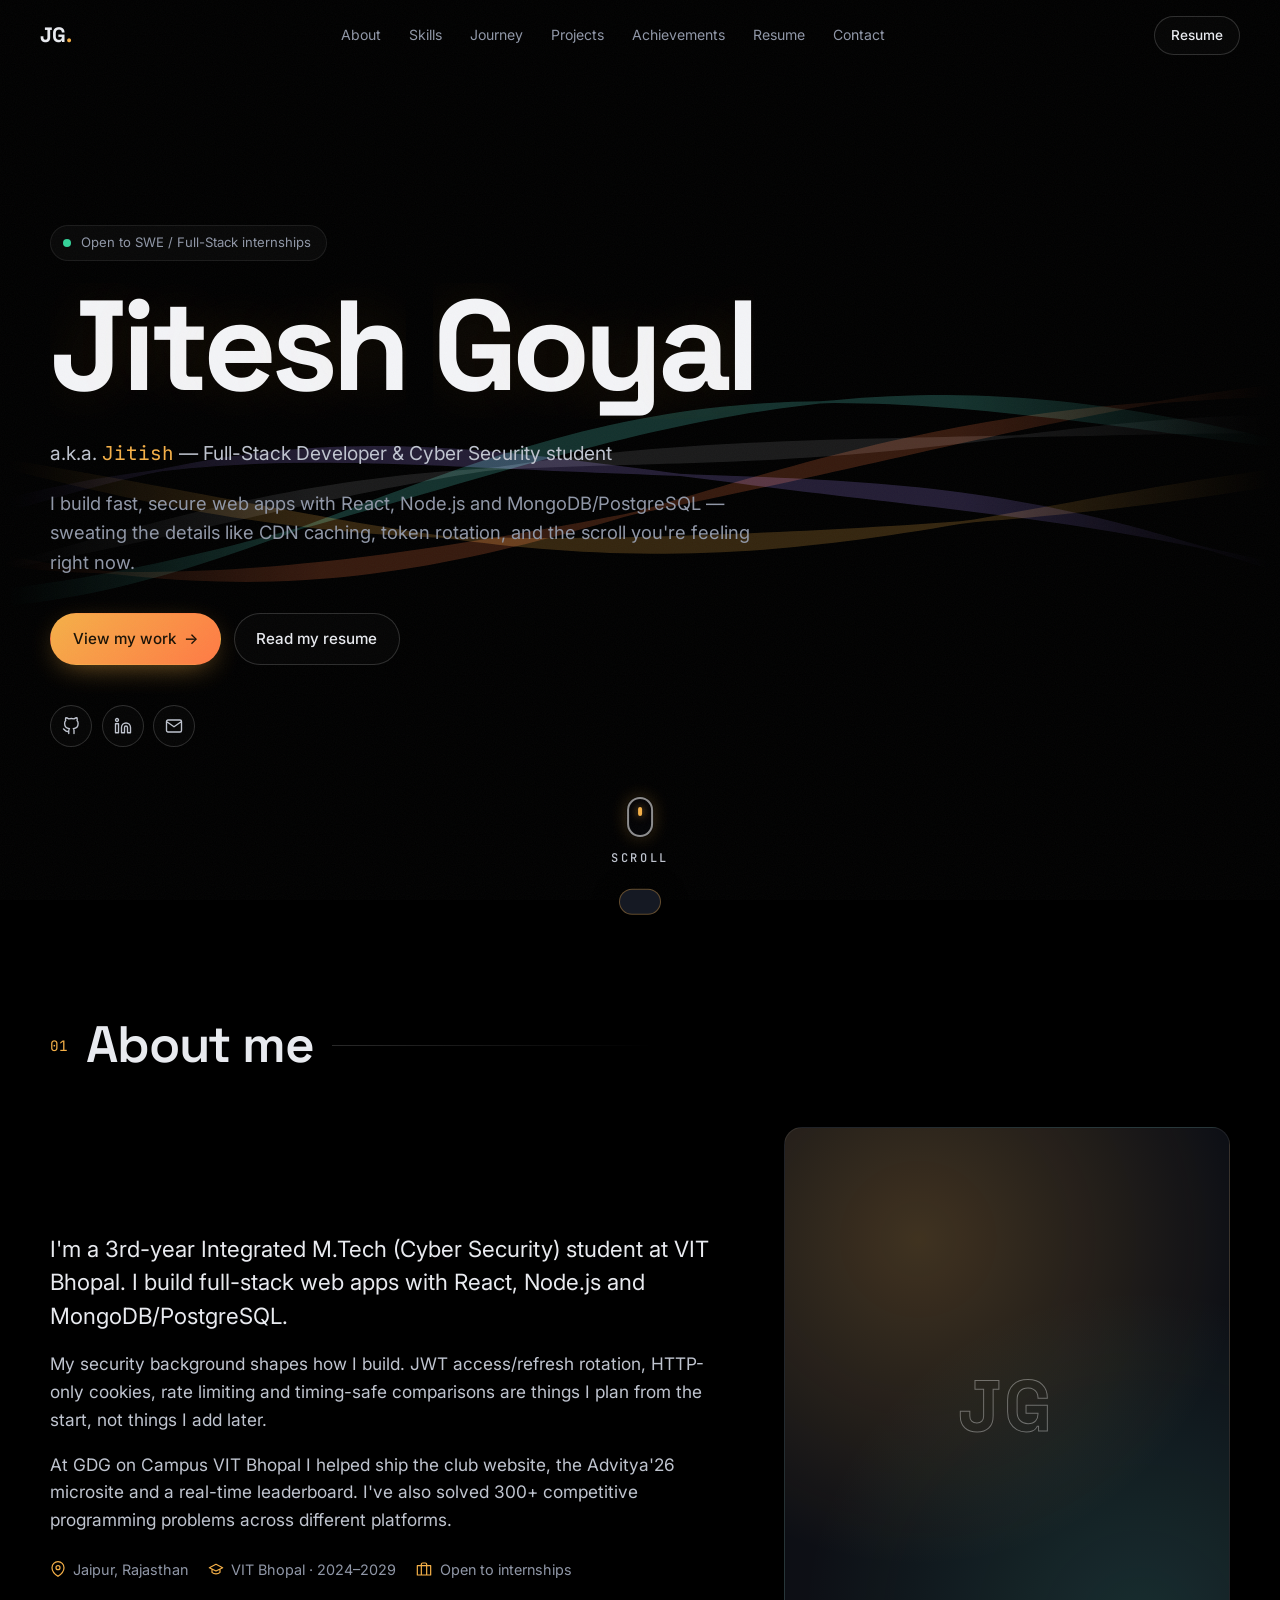
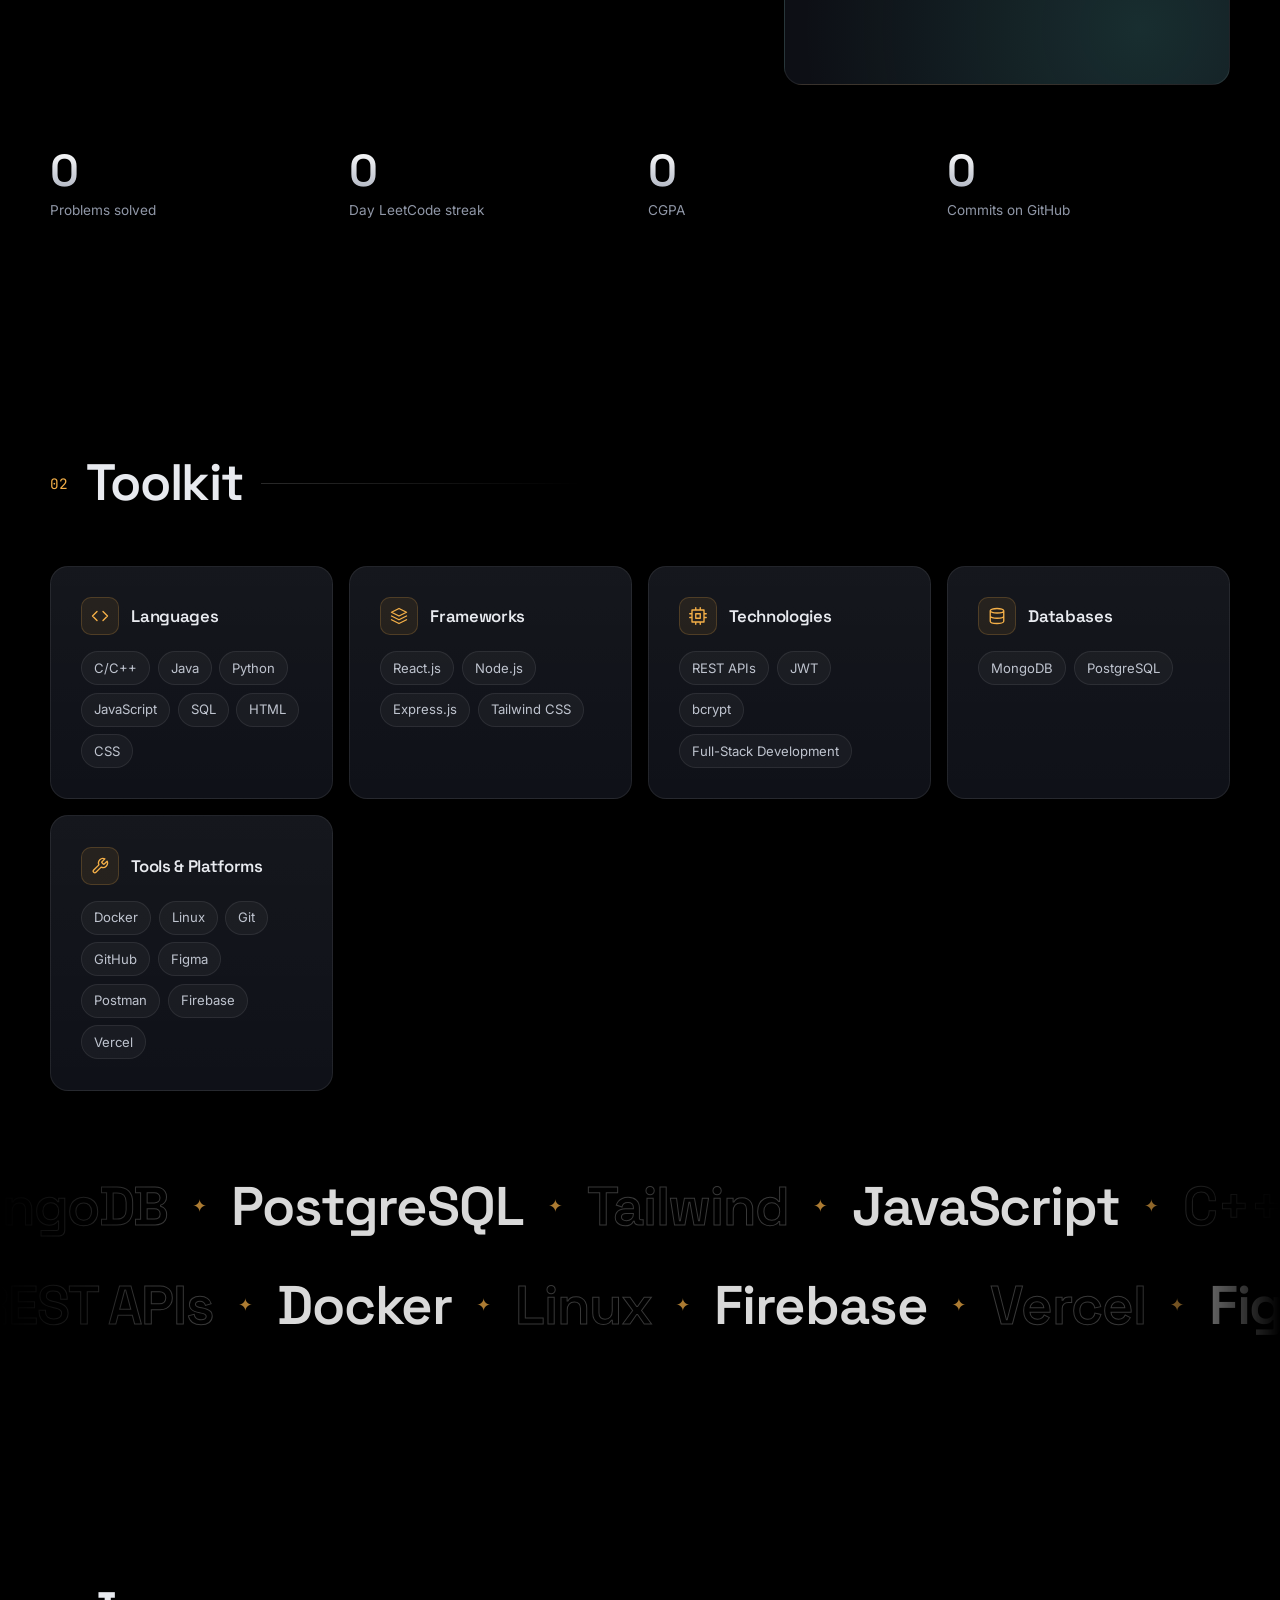
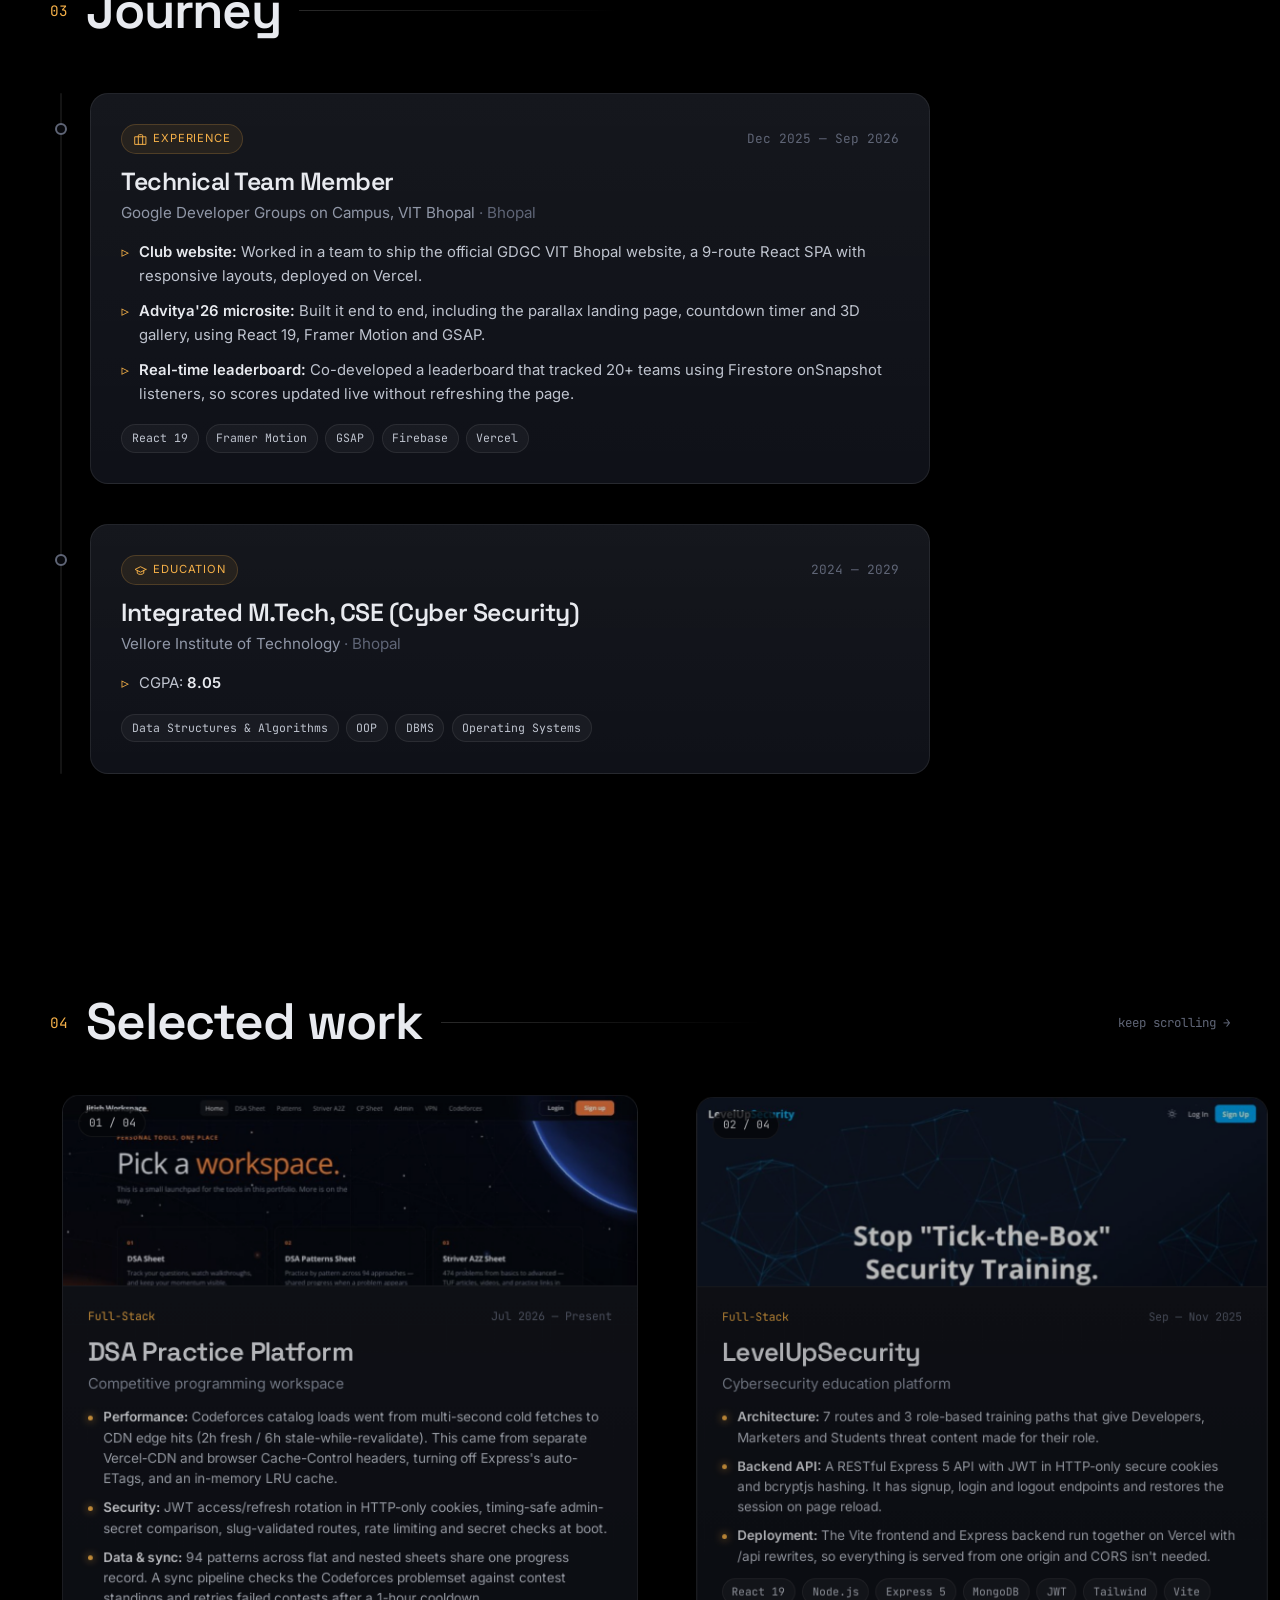
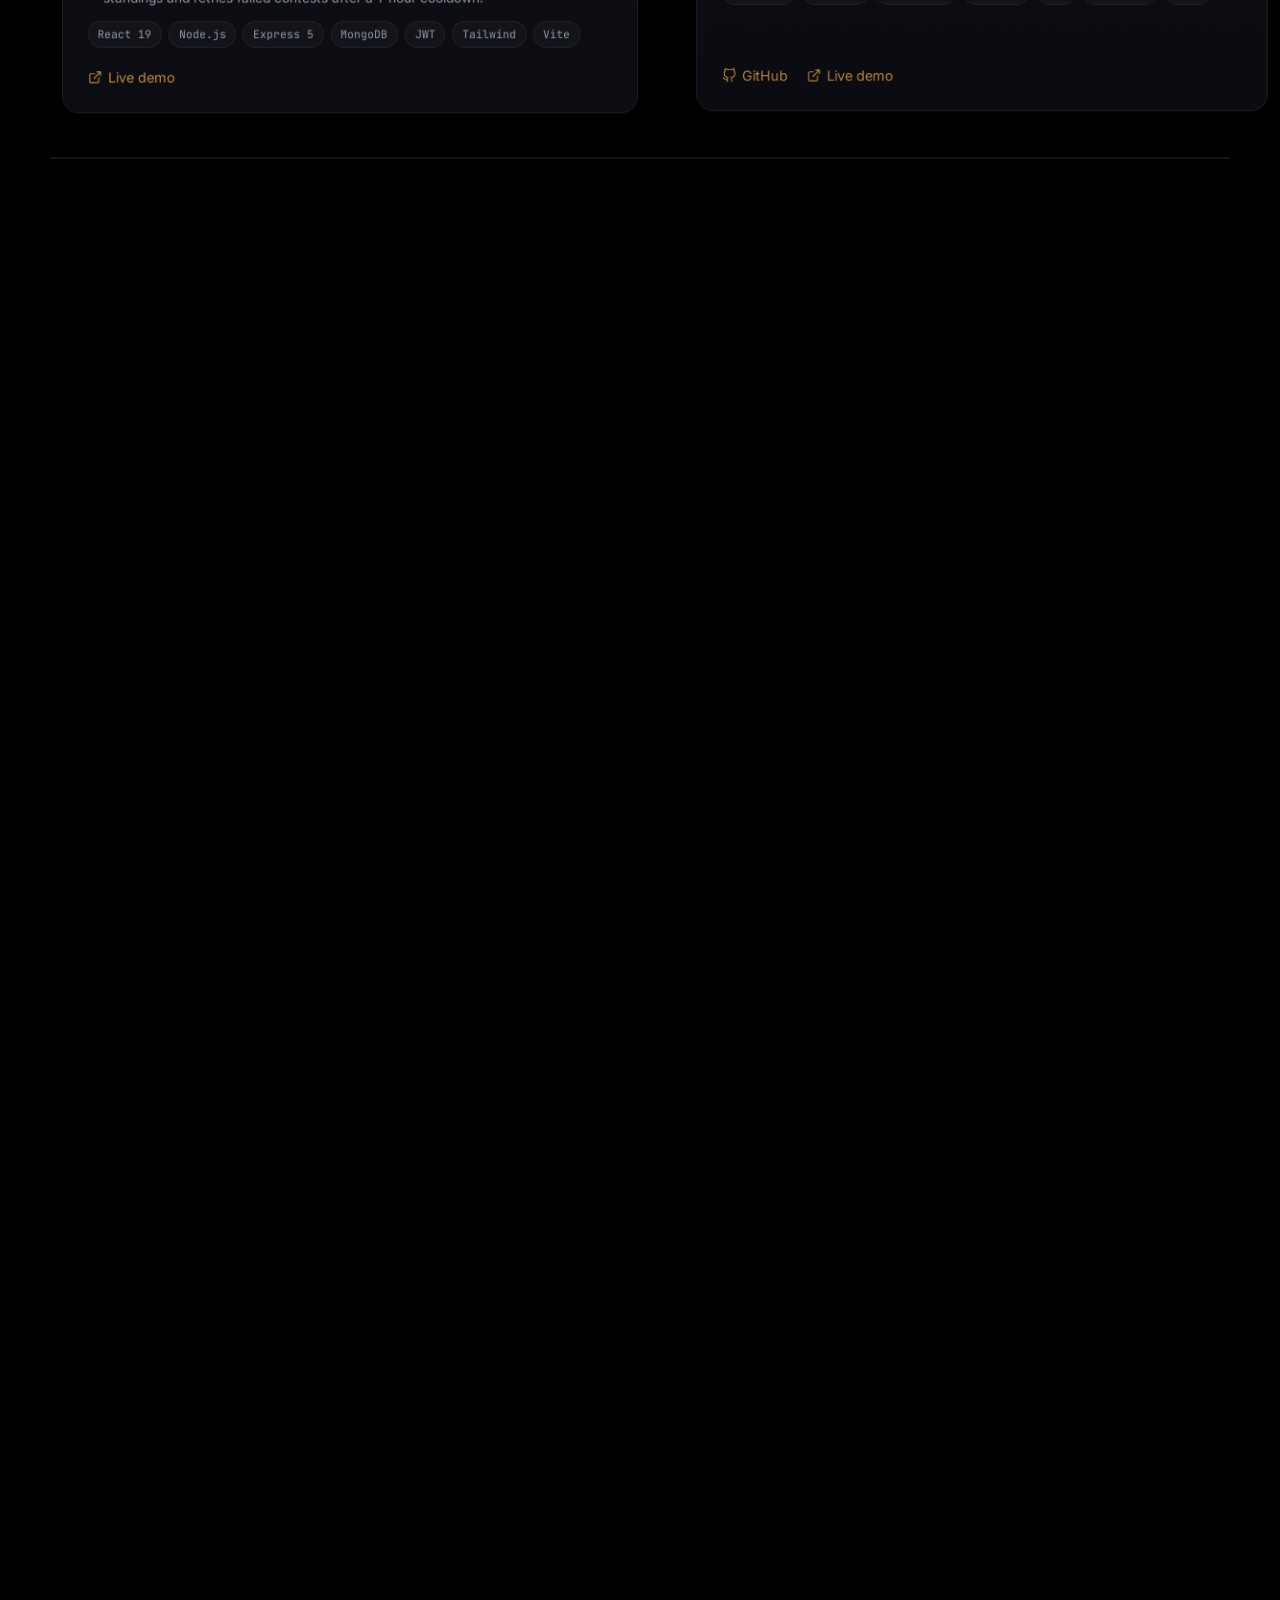
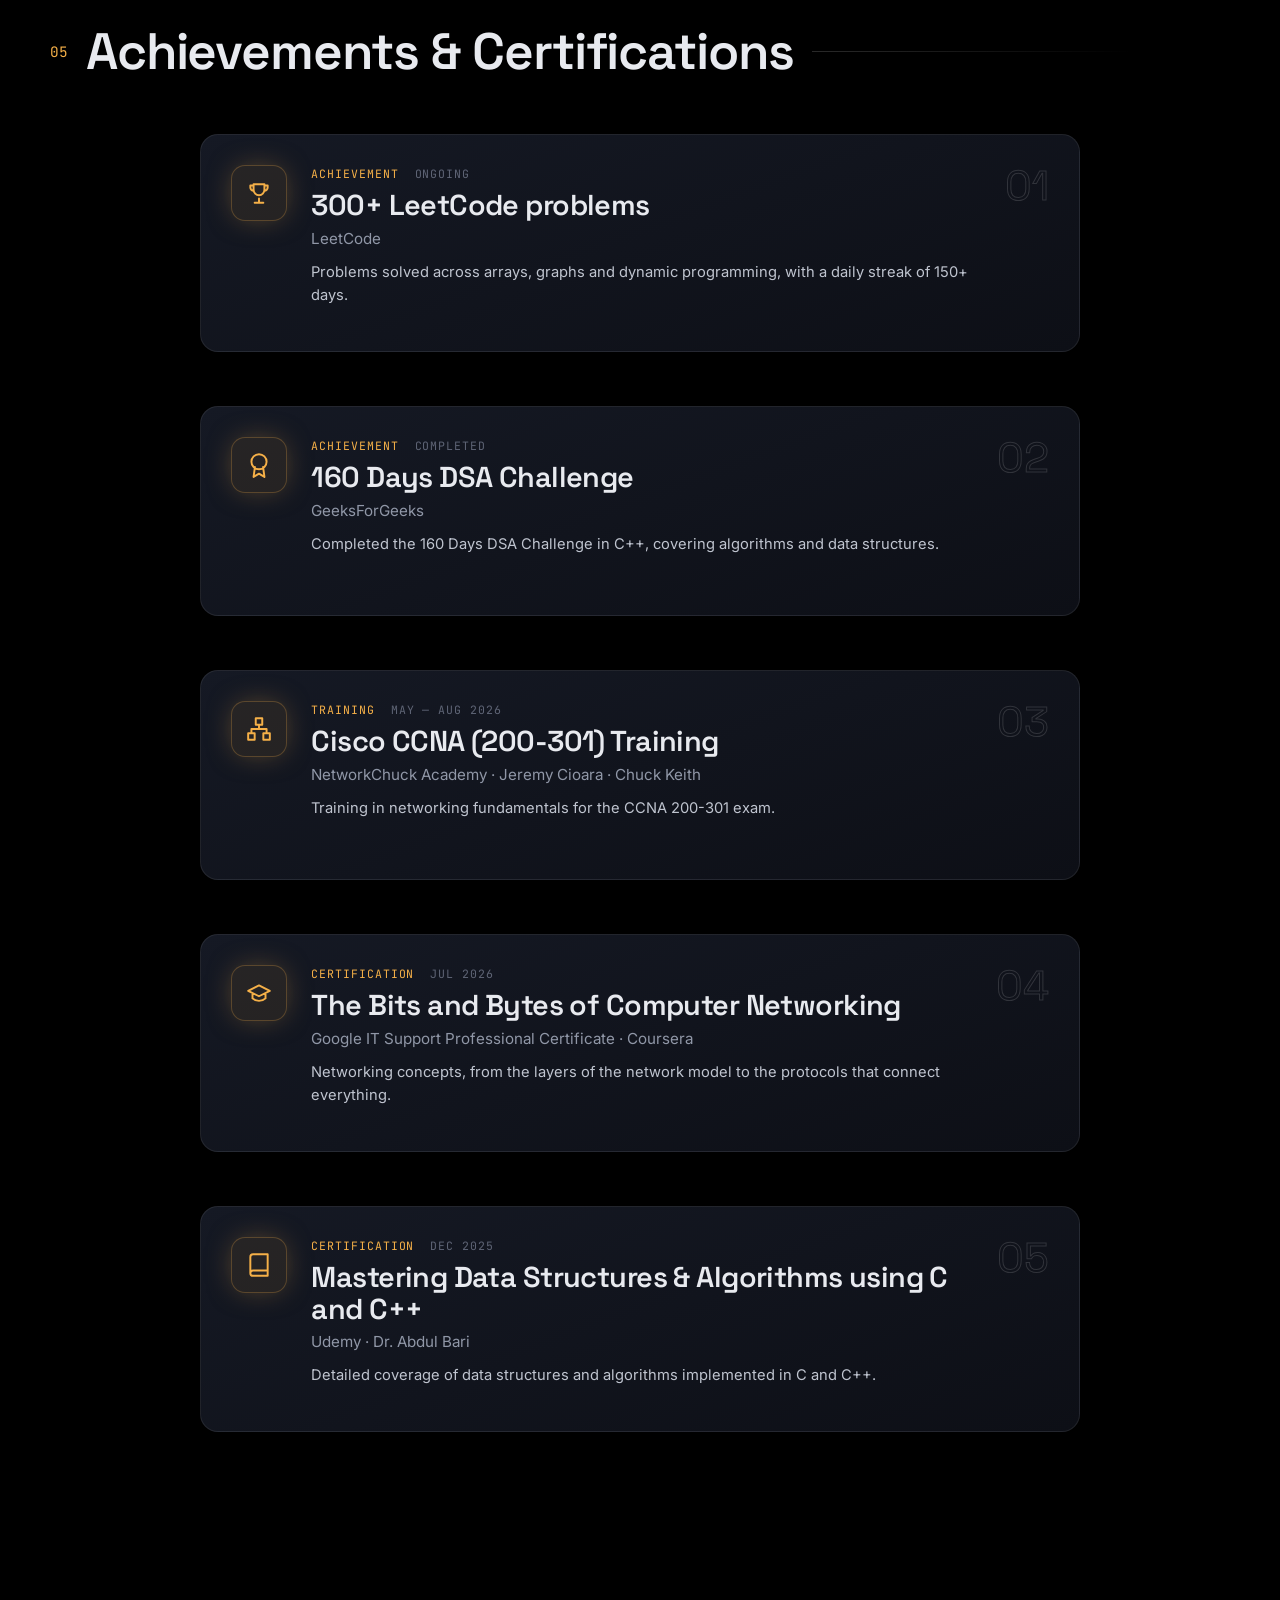
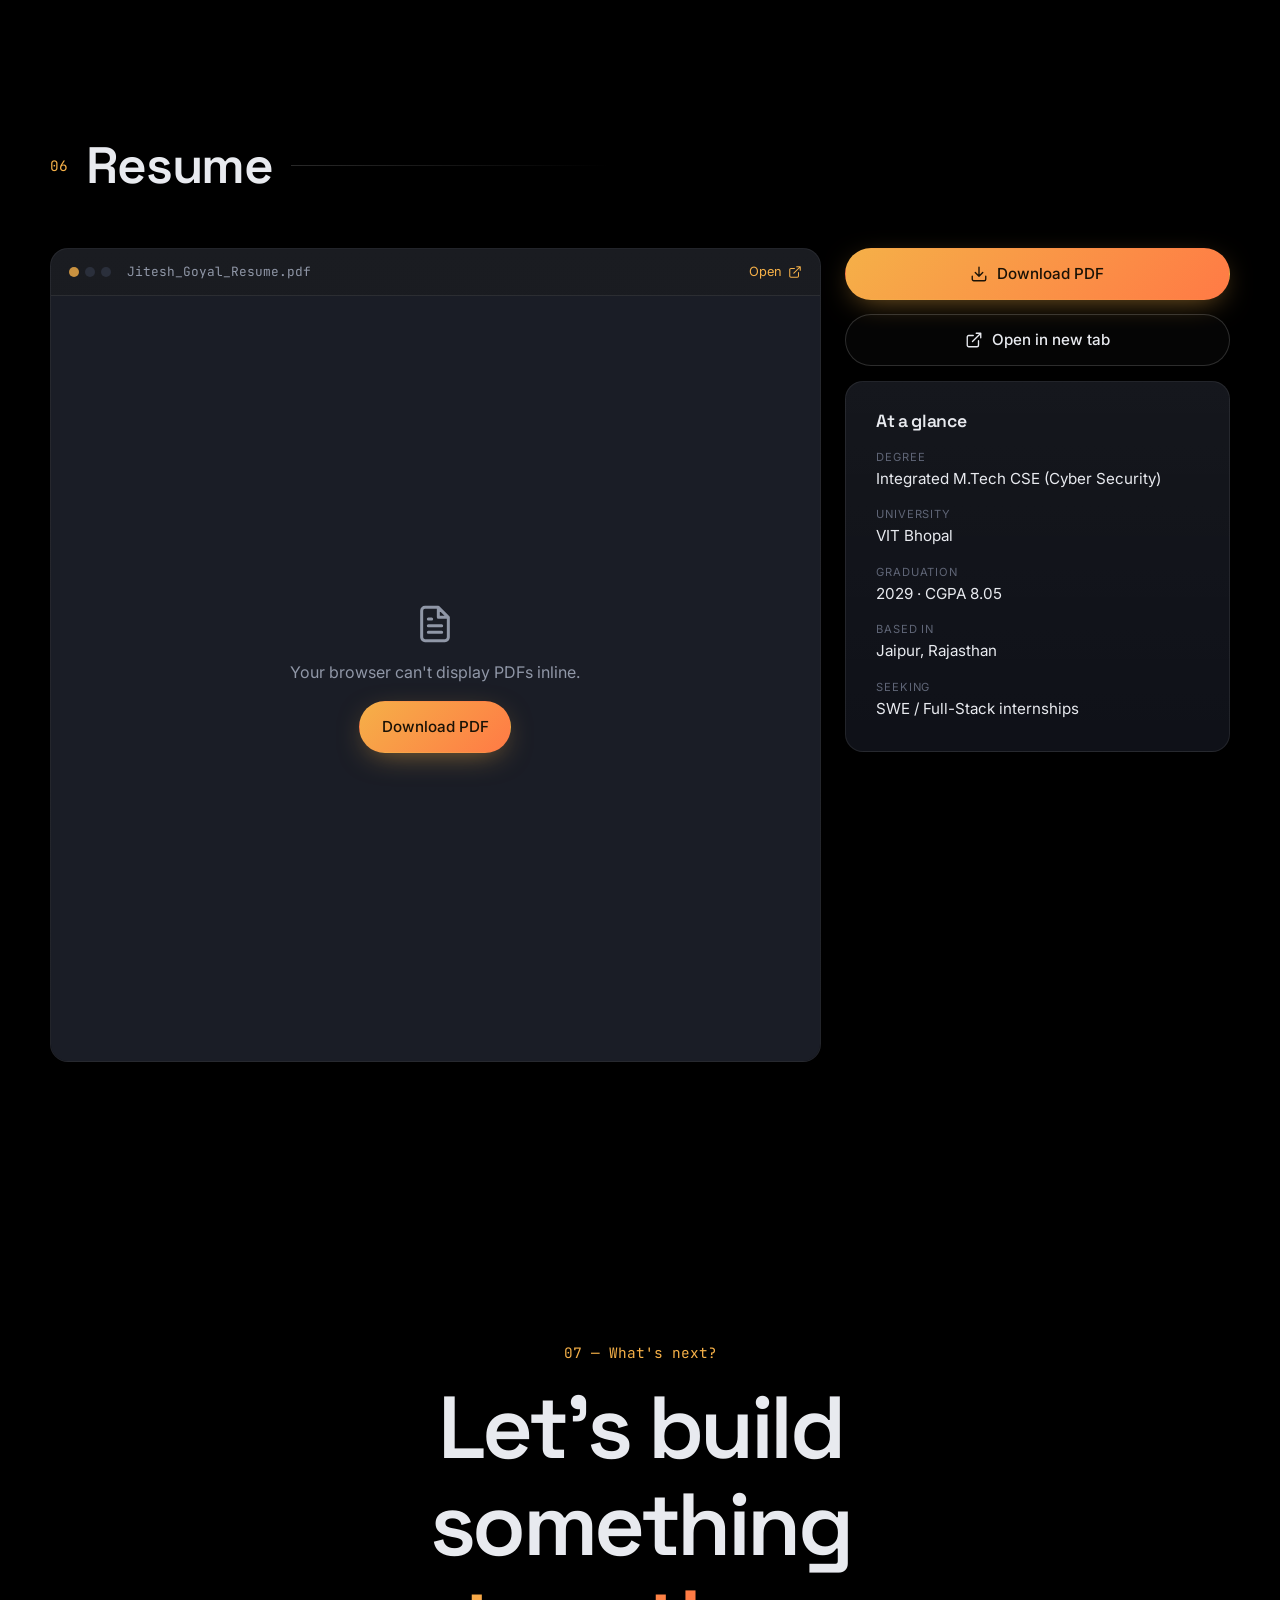
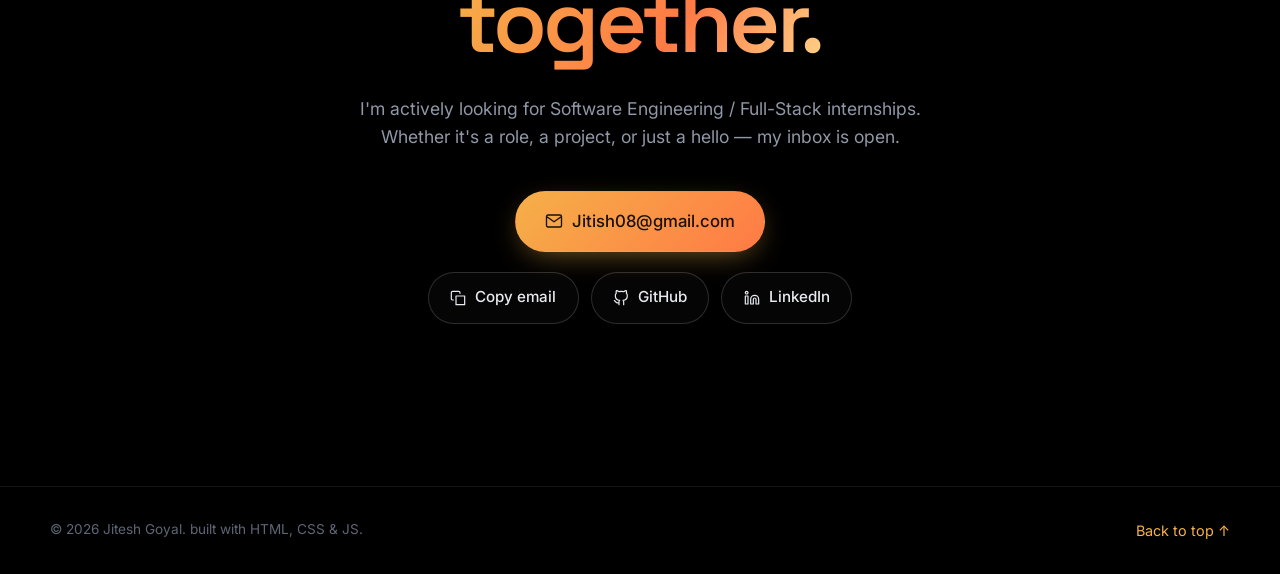
==== index.html @ e0118d83 "Finally its here" ====
<!DOCTYPE html>
<html lang="en" class="no-js">

<head>
    <meta charset="UTF-8" />
    <meta name="viewport" content="width=device-width, initial-scale=1.0" />
    <title>Jitesh Goyal (Jitish) — Full-Stack Developer</title>
    <meta name="description"
        content="Portfolio of Jitesh Goyal (Jitish) — Integrated M.Tech Cyber Security student at VIT Bhopal building full-stack React & Node.js applications." />
    <meta name="theme-color" content="#07080c" />
    <meta property="og:title" content="Jitesh Goyal — Full-Stack Developer" />
    <meta property="og:description" content="React, Node.js, MongoDB/PostgreSQL, security-minded engineering." />
    <meta property="og:image" content="assets/og-image.png" />
    <meta property="og:type" content="website" />

    <link rel="icon" href="assets/favicon.svg" type="image/svg+xml" />
    <link rel="preconnect" href="https://fonts.googleapis.com" />
    <link rel="preconnect" href="https://fonts.gstatic.com" crossorigin />
    <link
        href="https://fonts.googleapis.com/css2?family=Inter:wght@400;500;600;700&family=JetBrains+Mono:wght@400;500&family=Space+Grotesk:wght@500;600;700&display=swap"
        rel="stylesheet" />

    <link rel="stylesheet" href="css/base.css" />
    <link rel="stylesheet" href="css/layout.css" />
    <link rel="stylesheet" href="css/components.css" />
    <link rel="stylesheet" href="css/effects.css" />

    <script>document.documentElement.className = 'js';</script>
</head>

<body>
    <!-- Ambient layers -->
    <canvas id="ribbons" aria-hidden="true"></canvas>
    <div class="grain" aria-hidden="true"></div>
    <div class="scroll-progress" aria-hidden="true"><span></span></div>

    <!-- Navigation -->
    <header class="nav" id="nav">
        <a href="#home" class="nav__logo" aria-label="Home">JG<span>.</span></a>
        <nav aria-label="Primary">
            <ul class="nav__links" id="navLinks">
                <li><a href="#about">About</a></li>
                <li><a href="#skills">Skills</a></li>
                <li><a href="#journey">Journey</a></li>
                <li><a href="#projects">Projects</a></li>
                <li><a href="#achievements">Achievements</a></li>
                <li><a href="#resume">Resume</a></li>
                <li><a href="#contact">Contact</a></li>
            </ul>
        </nav>
        <div class="nav__actions">
            <a class="btn btn--ghost btn--small nav__cta" href="#resume">Resume</a>
            <button class="nav__burger" id="navBurger" aria-label="Open menu" aria-expanded="false"
                aria-controls="navLinks">
                <span></span><span></span>
            </button>
        </div>
    </header>

    <main>
        <!-- HERO -->
        <section class="hero" id="home" data-tangle="0.15">
            <div class="container hero__inner">
                <div class="status reveal"><span class="status__dot"></span>Open to SWE / Full-Stack internships</div>
                <h1 class="hero__title"><span data-split>Jitesh Goyal</span></h1>
                <p class="hero__alias reveal" style="--d:550ms">
                    a.k.a. <span class="mono accent">Jitish</span> — Full-Stack Developer &amp; Cyber Security student
                </p>
                <p class="hero__lead reveal" style="--d:700ms">
                    I build fast, secure web apps with React, Node.js and MongoDB/PostgreSQL — sweating the details
                    like CDN caching, token rotation, and the scroll you're feeling right now.
                </p>
                <div class="hero__cta reveal" style="--d:850ms">
                    <a href="#projects" class="btn btn--primary">View my work <span aria-hidden="true">→</span></a>
                    <a href="#resume" class="btn btn--ghost">Read my resume</a>
                </div>
                <ul class="hero__social reveal" id="heroSocial" style="--d:1000ms"></ul>
            </div>
            <a href="#about" class="scroll-cue" aria-label="Scroll to About">
                <span class="scroll-cue__mouse"><span></span></span>
                <span class="mono">scroll</span>
            </a>
        </section>

        <!-- ABOUT -->
        <section class="section" id="about" data-tangle="1">
            <div class="container">
                <header class="section-head reveal">
                    <span class="section-head__num mono">01</span>
                    <h2 class="section-head__title">About me</h2>
                    <span class="section-head__line"></span>
                </header>
                <div class="about" id="aboutMount"></div>
            </div>
        </section>

        <!-- SKILLS -->
        <section class="section" id="skills" data-tangle="0.2">
            <div class="container">
                <header class="section-head reveal">
                    <span class="section-head__num mono">02</span>
                    <h2 class="section-head__title">Toolkit</h2>
                    <span class="section-head__line"></span>
                </header>
                <div class="skills-grid" id="skillsMount"></div>
            </div>
            <div class="marquee" id="marqueeMount"></div>
        </section>

        <!-- JOURNEY -->
        <section class="section" id="journey" data-tangle="0.9">
            <div class="container">
                <header class="section-head reveal">
                    <span class="section-head__num mono">03</span>
                    <h2 class="section-head__title">Journey</h2>
                    <span class="section-head__line"></span>
                </header>
                <div class="timeline">
                    <div class="timeline__line"><span></span></div>
                    <div id="timelineItems"></div>
                </div>
            </div>
        </section>

        <!-- PROJECTS (horizontal scroll on desktop) -->
        <section class="projects" id="projects" data-tangle="0.1">
            <div class="projects__pin">
                <div class="container projects__head">
                    <header class="section-head">
                        <span class="section-head__num mono">04</span>
                        <h2 class="section-head__title">Selected work</h2>
                        <span class="section-head__line"></span>
                    </header>
                    <p class="projects__hint mono">keep scrolling <span aria-hidden="true">→</span></p>
                </div>
                <div class="projects__track" id="projectsTrack"></div>
                <div class="container">
                    <div class="projects__progress"><span id="projectsBar"></span></div>
                </div>
            </div>
        </section>

        <!-- ACHIEVEMENTS (stacking cards) -->
        <section class="section" id="achievements" data-tangle="0.8">
            <div class="container">
                <header class="section-head reveal">
                    <span class="section-head__num mono">05</span>
                    <h2 class="section-head__title">Achievements &amp; Certifications</h2>
                    <span class="section-head__line"></span>
                </header>
                <div class="stack" id="stackMount"></div>
            </div>
        </section>

        <!-- RESUME -->
        <section class="section" id="resume" data-tangle="0.15">
            <div class="container">
                <header class="section-head reveal">
                    <span class="section-head__num mono">06</span>
                    <h2 class="section-head__title">Resume</h2>
                    <span class="section-head__line"></span>
                </header>
                <div class="resume" id="resumeMount"></div>
            </div>
        </section>

        <!-- CONTACT -->
        <section class="section contact" id="contact" data-tangle="1">
            <div class="container contact__inner">
                <p class="section-head__num mono reveal">07 — What's next?</p>
                <h2 class="contact__title reveal">Let's build something <span class="text-grad">together.</span></h2>
                <p class="contact__lead reveal">
                    I'm actively looking for Software Engineering / Full-Stack internships.
                    Whether it's a role, a project, or just a hello — my inbox is open.
                </p>
                <div class="contact__actions reveal" id="contactMount"></div>
            </div>
        </section>
    </main>

    <footer class="footer">
        <div class="container">
            <p>© <span id="year"></span> Jitesh Goyal. built with HTML, CSS &amp; JS.</p>
            <a href="#home" class="link-arrow">Back to top ↑</a>
        </div>
    </footer>

    <div class="toast" id="toast" role="status" aria-live="polite"></div>

    <!-- Scripts (order matters) -->
    <script src="js/data.js" defer></script>
    <script src="js/icons.js" defer></script>
    <script src="js/render.js" defer></script>
    <script src="js/ribbons.js" defer></script>
    <script src="js/cards.js" defer></script>
    <script src="js/nav.js" defer></script>
    <script src="js/scroll-fx.js" defer></script>
    <script src="js/main.js" defer></script>
</body>

</html>
---- css/base.css ----
/* ==========================================================================
   base.css — design tokens, reset, typography
   ========================================================================== */
:root {
  /* Palette: deep night + amber */
  --bg: #07080c;
  --bg-2: #0b0d13;
  --surface: rgba(16, 19, 27, 0.78);
  --surface-solid: #11141c;
  --border: rgba(255, 255, 255, 0.08);
  --border-strong: rgba(255, 255, 255, 0.16);

  --text: #e8eaef;
  --text-2: #bfc4cf;
  --muted: #9097a7;
  --dim: #5f6576;

  --accent: #f5b048;
  --accent-2: #ff7a45;
  --cool: #5eead4;
  --glow: 245, 176, 72; /* rgb of --accent for rgba() */

  /* Type */
  --font-sans: "Inter", system-ui, -apple-system, "Segoe UI", Roboto, sans-serif;
  --font-display: "Space Grotesk", var(--font-sans);
  --font-mono: "JetBrains Mono", ui-monospace, SFMono-Regular, Menlo, monospace;

  /* Layout */
  --container: 1180px;
  --nav-h: 72px;
  --radius: 18px;
  --radius-sm: 10px;

  --ease-out: cubic-bezier(0.16, 1, 0.3, 1);
}

*,
*::before,
*::after {
  box-sizing: border-box;
  margin: 0;
  padding: 0;
}

html {
  scroll-behavior: smooth;
  -webkit-text-size-adjust: 100%;
}

body {
  background: black;
  background-attachment: fixed;
  color: var(--text);
  font-family: var(--font-sans);
  font-size: 16px;
  line-height: 1.6;
  overflow-x: hidden;
  -webkit-font-smoothing: antialiased;
  -moz-osx-font-smoothing: grayscale;
}

img,
svg {
  display: block;
  max-width: 100%;
}
a {
  color: inherit;
  text-decoration: none;
}
button {
  font: inherit;
  color: inherit;
  background: none;
  border: 0;
  cursor: pointer;
}
ul,
ol {
  list-style: none;
}

h1,
h2,
h3,
h4 {
  font-family: var(--font-display);
  font-weight: 600;
  line-height: 1.1;
  letter-spacing: -0.02em;
}

::selection {
  background: rgba(var(--glow), 0.3);
  color: #fff;
}

:focus-visible {
  outline: 2px solid var(--accent);
  outline-offset: 3px;
  border-radius: 6px;
}

section[id] {
  scroll-margin-top: var(--nav-h);
}

.container {
  width: min(100% - 2.5rem, var(--container));
  margin-inline: auto;
}
.mono {
  font-family: var(--font-mono);
}
.accent {
  color: var(--accent);
}

.sr-only {
  position: absolute;
  width: 1px;
  height: 1px;
  padding: 0;
  margin: -1px;
  overflow: hidden;
  clip: rect(0, 0, 0, 0);
  white-space: nowrap;
  border: 0;
}

/* Scrollbar */
::-webkit-scrollbar {
  width: 10px;
}
::-webkit-scrollbar-track {
  background: var(--bg);
}
::-webkit-scrollbar-thumb {
  background: #1d212c;
  border-radius: 10px;
  border: 2px solid var(--bg);
}
::-webkit-scrollbar-thumb:hover {
  background: #2a2f3d;
}
html {
  scrollbar-color: #1d212c var(--bg);
}

@media (prefers-reduced-motion: reduce) {
  html {
    scroll-behavior: auto;
  }
  *,
  *::before,
  *::after {
    animation-duration: 0.01ms !important;
    animation-iteration-count: 1 !important;
    transition-duration: 0.01ms !important;
  }
}
---- css/layout.css ----
/* ==========================================================================
   layout.css — nav, hero, sections, page-level layout
   ========================================================================== */

/* ---------- NAV ---------- */
.nav {
  position: fixed;
  inset: 0 0 auto 0;
  height: var(--nav-h);
  z-index: 100;
  display: flex;
  align-items: center;
  justify-content: space-between;
  padding-inline: clamp(1.25rem, 4vw, 2.5rem);
  border-bottom: 1px solid transparent;
  transition:
    background 0.4s,
    border-color 0.4s,
    transform 0.5s var(--ease-out);
}
.nav.is-scrolled {
  background: rgba(7, 8, 12, 0.72);
  backdrop-filter: blur(14px);
  -webkit-backdrop-filter: blur(14px);
  border-bottom-color: var(--border);
}
.nav.is-hidden {
  transform: translateY(-100%);
}

.nav__logo {
  font-family: var(--font-display);
  font-weight: 700;
  font-size: 1.3rem;
  letter-spacing: -0.03em;
}
.nav__logo span {
  color: var(--accent);
}

.nav__links {
  display: flex;
  gap: 0.15rem;
}
.nav__links a {
  position: relative;
  display: block;
  padding: 0.5rem 0.8rem;
  font-size: 0.88rem;
  color: var(--muted);
  border-radius: 999px;
  transition: color 0.3s;
}
.nav__links a:hover,
.nav__links a.is-active {
  color: var(--text);
}
.nav__links a.is-active::after {
  content: "";
  position: absolute;
  left: 50%;
  bottom: 2px;
  width: 4px;
  height: 4px;
  border-radius: 50%;
  background: var(--accent);
  transform: translateX(-50%);
  box-shadow: 0 0 10px var(--accent);
}

.nav__actions {
  display: flex;
  align-items: center;
  gap: 0.6rem;
}

.nav__burger {
  display: none;
  width: 40px;
  height: 40px;
  flex-direction: column;
  justify-content: center;
  align-items: center;
  gap: 6px;
}
.nav__burger span {
  width: 20px;
  height: 1.5px;
  background: var(--text);
  transition: transform 0.4s var(--ease-out);
}
.nav.is-open .nav__burger span:first-child {
  transform: translateY(3.75px) rotate(45deg);
}
.nav.is-open .nav__burger span:last-child {
  transform: translateY(-3.75px) rotate(-45deg);
}

@media (max-width: 1024px) {
  .nav__burger {
    display: flex;
  }
  .nav__cta {
    display: none;
  }
  .nav__links {
    position: fixed;
    top: var(--nav-h);
    left: 0;
    right: 0;
    flex-direction: column;
    gap: 0.25rem;
    padding: 1rem 1.25rem 1.75rem;
    background: rgba(7, 8, 12, 0.97);
    border-bottom: 1px solid var(--border);
    opacity: 0;
    visibility: hidden;
    transform: translateY(-12px);
    transition:
      opacity 0.35s,
      transform 0.45s var(--ease-out),
      visibility 0.35s;
  }
  .nav.is-open .nav__links {
    opacity: 1;
    visibility: visible;
    transform: none;
  }
  .nav.is-open {
    background: rgba(7, 8, 12, 0.97);
  }
  .nav__links a {
    font-size: 1.05rem;
    padding: 0.8rem 0.5rem;
  }
  .nav__links a.is-active::after {
    left: auto;
    right: 0.5rem;
    top: 50%;
    bottom: auto;
    transform: translateY(-50%);
  }
}

/* ---------- HERO ---------- */
.hero {
  position: relative;
  z-index: 1;
  min-height: 100vh;
  min-height: 100svh;
  display: flex;
  align-items: center;
  padding-top: var(--nav-h);
}
.hero__inner {
  padding-block: 4rem;
}
.hero__title {
  font-size: clamp(3.2rem, 11vw, 8rem);
  font-weight: 700;
  letter-spacing: -0.045em;
  line-height: 0.98;
  margin: 1.4rem 0 1.2rem;
  color: #f3f4f7;
  text-shadow: 0 0 60px rgba(var(--glow), 0.12);
}
.hero__alias {
  font-size: clamp(1rem, 1.8vw, 1.2rem);
  color: var(--text-2);
}
.hero__lead {
  max-width: 60ch;
  font-size: clamp(1rem, 1.5vw, 1.15rem);
  color: var(--muted);
  margin: 1.25rem 0 2.25rem;
}
.hero__cta {
  display: flex;
  flex-wrap: wrap;
  gap: 0.8rem;
}
.hero__social {
  display: flex;
  gap: 0.6rem;
  margin-top: 2.5rem;
}

.scroll-cue {
  position: absolute;
  left: 50%;
  bottom: 2rem;
  z-index: 5;
  transform: translateX(-50%);
  display: flex;
  flex-direction: column;
  align-items: center;
  gap: 0.75rem;
  color: var(--text-2);
  font-size: 0.75rem;
  font-weight: 500;
  letter-spacing: 0.22em;
  text-transform: uppercase;
  transition: color 0.25s var(--ease-out);
}
.scroll-cue:hover {
  color: var(--accent);
}
.scroll-cue__mouse {
  width: 26px;
  height: 40px;
  border: 2px solid rgba(255, 255, 255, 0.55);
  border-radius: 14px;
  position: relative;
  box-shadow:
    0 0 0 1px rgba(0, 0, 0, 0.35),
    0 0 18px rgba(var(--glow), 0.25);
  background: rgba(7, 8, 12, 0.45);
  transition: border-color 0.25s var(--ease-out), box-shadow 0.25s var(--ease-out);
}
.scroll-cue:hover .scroll-cue__mouse {
  border-color: var(--accent);
  box-shadow:
    0 0 0 1px rgba(0, 0, 0, 0.35),
    0 0 22px rgba(var(--glow), 0.45);
}
.scroll-cue__mouse span {
  position: absolute;
  left: 50%;
  top: 8px;
  width: 4px;
  height: 9px;
  margin-left: -2px;
  border-radius: 2px;
  background: var(--accent);
  box-shadow: 0 0 8px rgba(var(--glow), 0.7);
  animation: scrollDot 1.8s var(--ease-out) infinite;
}

/* ---------- SECTIONS ---------- */
.section {
  position: relative;
  z-index: 1;
  padding-block: clamp(5rem, 13vh, 9rem);
}

/* ---------- ABOUT ---------- */
.about {
  display: grid;
  grid-template-columns: 1.35fr 0.9fr;
  gap: clamp(2rem, 5vw, 4.5rem);
  align-items: center;
}
.about__text p {
  font-size: clamp(1rem, 1.35vw, 1.1rem);
  color: var(--text-2);
  margin-bottom: 1.1rem;
}
.about__text p:first-child {
  font-size: clamp(1.15rem, 1.9vw, 1.4rem);
  color: var(--text);
  line-height: 1.5;
}
.about__meta {
  display: flex;
  flex-wrap: wrap;
  gap: 1.25rem;
  margin-top: 1.5rem;
  color: var(--muted);
  font-size: 0.9rem;
}
.about__meta span {
  display: inline-flex;
  align-items: center;
  gap: 0.45rem;
}
.about__meta .icon {
  color: var(--accent);
}

@media (max-width: 900px) {
  .about {
    grid-template-columns: 1fr;
  }
  .about__photo {
    max-width: 340px;
  }
}

/* ---------- SKILLS ---------- */
.skills-grid {
  display: grid;
  grid-template-columns: repeat(auto-fit, minmax(230px, 1fr));
  gap: 1rem;
}

/* ---------- JOURNEY ---------- */
.timeline {
  position: relative;
  max-width: 880px;
  padding-left: 2.5rem;
}

/* ---------- PROJECTS ---------- */
.projects {
  position: relative;
  z-index: 1;
  padding-block: clamp(5rem, 13vh, 9rem);
}
.projects__pin {
  display: flex;
  flex-direction: column;
  gap: 2rem;
}
.projects__head {
  display: flex;
  align-items: center;
  justify-content: space-between;
  gap: 1rem;
}
.projects__head .section-head {
  margin-bottom: 0;
  flex: 1;
}
.projects__hint {
  display: none;
  color: var(--dim);
  font-size: 0.78rem;
  white-space: nowrap;
}
.projects__hint span {
  display: inline-block;
  animation: nudge 1.6s ease-in-out infinite;
}

.projects__track {
  display: grid;
  grid-template-columns: repeat(auto-fit, minmax(300px, 1fr));
  gap: 1.5rem;
  width: min(100% - 2.5rem, var(--container));
  margin-inline: auto;
}

/* Desktop horizontal mode (class toggled by scroll-fx.js) */
.projects.is-horizontal {
  padding-block: 0;
}
.projects.is-horizontal .projects__pin {
  position: sticky;
  top: 0;
  height: 100vh;
  height: 100svh;
  justify-content: center;
  overflow: hidden;
  padding-top: var(--nav-h);
}
.projects.is-horizontal .projects__hint {
  display: inline-block;
}
.projects.is-horizontal .projects__track {
  display: flex;
  width: max-content;
  margin: 0;
  gap: 2rem;
  padding-inline: max(1.25rem, calc((100vw - var(--container)) / 2));
  will-change: transform;
}

/* ---------- ACHIEVEMENTS ---------- */
.stack {
  display: flex;
  flex-direction: column;
  gap: 6vh;
  max-width: 880px;
  margin-inline: auto;
  padding-bottom: 8vh;
}

/* ---------- RESUME ---------- */
.resume {
  display: grid;
  grid-template-columns: 1.6fr 0.8fr;
  gap: 1.5rem;
  align-items: start;
}
@media (max-width: 900px) {
  .resume {
    grid-template-columns: 1fr;
  }
}

/* ---------- CONTACT ---------- */
.contact {
  text-align: center;
  padding-block: clamp(7rem, 18vh, 12rem);
}
.contact__inner {
  display: flex;
  flex-direction: column;
  align-items: center;
}
.contact__title {
  font-size: clamp(2.5rem, 7vw, 5.5rem);
  letter-spacing: -0.04em;
  max-width: 14ch;
  margin: 1rem 0 1.5rem;
}
.contact__lead {
  max-width: 52ch;
  color: var(--muted);
  font-size: 1.1rem;
  margin-bottom: 2.5rem;
}
.contact__actions {
  display: flex;
  flex-direction: column;
  align-items: center;
  gap: 1.25rem;
}
.contact__row {
  display: flex;
  flex-wrap: wrap;
  justify-content: center;
  gap: 0.75rem;
}

/* ---------- FOOTER ---------- */
.footer {
  position: relative;
  z-index: 1;
  border-top: 1px solid var(--border);
  padding: 2rem 0;
  color: var(--dim);
  font-size: 0.85rem;
}
.footer .container {
  display: flex;
  justify-content: space-between;
  align-items: center;
  flex-wrap: wrap;
  gap: 1rem;
}
---- css/components.css ----
/* ==========================================================================
   components.css — reusable UI pieces
   ========================================================================== */

/* ---------- Buttons ---------- */
.btn {
  display: inline-flex;
  align-items: center;
  gap: 0.55rem;
  padding: 0.8rem 1.35rem;
  border-radius: 999px;
  border: 1px solid transparent;
  font-size: 0.95rem;
  font-weight: 500;
  white-space: nowrap;
  transition:
    transform 0.35s var(--ease-out),
    box-shadow 0.35s,
    border-color 0.3s,
    color 0.3s,
    background 0.3s;
}
.btn--primary {
  background: linear-gradient(135deg, var(--accent), var(--accent-2));
  color: #1a1206;
  box-shadow: 0 8px 30px -10px rgba(var(--glow), 0.6);
}
.btn--primary:hover {
  transform: translateY(-2px);
  box-shadow: 0 14px 40px -10px rgba(var(--glow), 0.85);
}
.btn--ghost {
  border-color: var(--border-strong);
  background: rgba(255, 255, 255, 0.02);
}
.btn--ghost:hover {
  border-color: rgba(var(--glow), 0.5);
  color: var(--accent);
  transform: translateY(-2px);
}
.btn--small {
  padding: 0.5rem 1rem;
  font-size: 0.85rem;
}
.btn--lg {
  padding: 1rem 1.8rem;
  font-size: 1.05rem;
}
.btn--block {
  width: 100%;
  justify-content: center;
}

.icon-btn {
  width: 42px;
  height: 42px;
  display: grid;
  place-items: center;
  border-radius: 50%;
  border: 1px solid var(--border-strong);
  background: rgba(255, 255, 255, 0.02);
  color: var(--text-2);
  transition:
    color 0.3s,
    border-color 0.3s,
    transform 0.35s var(--ease-out);
}
.icon-btn:hover {
  color: var(--accent);
  border-color: rgba(var(--glow), 0.5);
  transform: translateY(-2px);
}

.link-arrow {
  display: inline-flex;
  align-items: center;
  gap: 0.4rem;
  font-size: 0.9rem;
  color: var(--accent);
  transition: gap 0.3s;
}
.link-arrow:hover {
  gap: 0.65rem;
}

/* ---------- Status pill ---------- */
.status {
  display: inline-flex;
  align-items: center;
  gap: 0.6rem;
  padding: 0.4rem 0.95rem 0.4rem 0.75rem;
  border-radius: 999px;
  border: 1px solid var(--border);
  background: rgba(255, 255, 255, 0.03);
  font-size: 0.82rem;
  color: var(--muted);
}
.status__dot {
  width: 8px;
  height: 8px;
  border-radius: 50%;
  background: #34d399;
  animation: pulse 2.2s infinite;
}

/* ---------- Section heading ---------- */
.section-head {
  display: flex;
  align-items: center;
  gap: 1.1rem;
  margin-bottom: clamp(2.5rem, 6vh, 4rem);
}
.section-head__num {
  color: var(--accent);
  font-size: 0.9rem;
  font-family: var(--font-mono);
}
.section-head__title {
  font-size: clamp(1.9rem, 5vw, 3.2rem);
}
.section-head__line {
  flex: 1;
  max-width: 320px;
  height: 1px;
  background: linear-gradient(90deg, var(--border-strong), transparent);
}

/* ---------- Card ---------- */
.card {
  position: relative;
  background: linear-gradient(180deg, rgba(255, 255, 255, 0.035), rgba(255, 255, 255, 0.01)), var(--surface);
  border: 1px solid var(--border);
  border-radius: var(--radius);
  padding: clamp(1.25rem, 2.5vw, 1.9rem);
}

/* ---------- Chips ---------- */
.chips {
  display: flex;
  flex-wrap: wrap;
  gap: 0.45rem;
}
.chip {
  font-size: 0.82rem;
  padding: 0.35rem 0.75rem;
  border-radius: 999px;
  background: rgba(255, 255, 255, 0.04);
  border: 1px solid var(--border);
  color: var(--text-2);
  transition:
    border-color 0.25s,
    color 0.25s;
}
.chip:hover {
  border-color: rgba(var(--glow), 0.45);
  color: var(--accent);
}
.chips--sm .chip {
  font-family: var(--font-mono);
  font-size: 0.72rem;
  padding: 0.25rem 0.6rem;
}

/* ---------- About: photo + stats ---------- */
.about__photo {
  position: relative;
  aspect-ratio: 4 / 5;
  border-radius: var(--radius);
  overflow: hidden;
  border: 1px solid var(--border);
  background: #0d0f15;
}
.about__photo img {
  width: 100%;
  height: 100%;
  object-fit: cover;
  filter: grayscale(0.35) contrast(1.05);
  transition:
    filter 0.6s,
    transform 0.8s var(--ease-out);
}
.about__photo:hover img {
  filter: none;
  transform: scale(1.03);
}

.media-fallback {
  display: none;
}
.is-fallback {
  display: grid;
  place-items: center;
  background: radial-gradient(circle at 30% 20%, rgba(var(--glow), 0.22), transparent 60%), radial-gradient(circle at 80% 90%, rgba(94, 234, 212, 0.14), transparent 55%), #0d0f15;
}
.is-fallback .media-fallback {
  display: block;
  font-family: var(--font-display);
  font-weight: 700;
  letter-spacing: 0.04em;
  font-size: clamp(2.5rem, 6vw, 4.5rem);
  color: transparent;
  -webkit-text-stroke: 1px rgba(255, 255, 255, 0.35);
}

.stats {
  grid-column: 1 / -1;
  display: grid;
  grid-template-columns: repeat(4, 1fr);
  gap: 1rem;
}
.stat {
  display: flex;
  flex-direction: column;
  gap: 0.35rem;
}
.stat__value {
  font-family: var(--font-display);
  font-weight: 600;
  font-size: clamp(2rem, 4vw, 2.8rem);
  line-height: 1;
  background: linear-gradient(180deg, #fff, #a9afbd);
  -webkit-background-clip: text;
  background-clip: text;
  color: transparent;
}
.stat__label {
  font-size: 0.85rem;
  color: var(--muted);
}
@media (max-width: 900px) {
  .stats {
    grid-template-columns: repeat(2, 1fr);
  }
}

/* ---------- Skills ---------- */
.skill-group__head {
  display: flex;
  align-items: center;
  gap: 0.75rem;
  margin-bottom: 1rem;
}
.skill-group__icon {
  width: 38px;
  height: 38px;
  display: grid;
  place-items: center;
  border-radius: 10px;
  color: var(--accent);
  background: rgba(var(--glow), 0.08);
  border: 1px solid rgba(var(--glow), 0.2);
}
.skill-group h3 {
  font-size: 1.05rem;
}

.marquee {
  position: relative;
  z-index: 1;
  margin-top: clamp(3rem, 8vh, 5rem);
  display: grid;
  gap: 0.75rem;
  overflow: hidden;
  -webkit-mask-image: linear-gradient(90deg, transparent, #000 12%, #000 88%, transparent);
  mask-image: linear-gradient(90deg, transparent, #000 12%, #000 88%, transparent);
}
.marquee__row {
  display: flex;
  align-items: center;
  gap: 1.5rem;
  width: max-content;
  will-change: transform;
}
.marquee__item {
  font-family: var(--font-display);
  font-weight: 600;
  font-size: clamp(1.6rem, 4.5vw, 3.4rem);
  color: rgba(255, 255, 255, 0.85);
  white-space: nowrap;
  letter-spacing: -0.02em;
}
.marquee__item.is-outline {
  color: transparent;
  -webkit-text-stroke: 1px rgba(255, 255, 255, 0.22);
}
.marquee__sep {
  color: var(--accent);
  font-size: 1.1rem;
  opacity: 0.7;
}

/* ---------- Timeline ---------- */
.timeline__line {
  position: absolute;
  left: 0.6rem;
  top: 0;
  bottom: 0;
  width: 2px;
  background: var(--border);
  border-radius: 2px;
}
.timeline__line span {
  position: absolute;
  inset: 0;
  transform-origin: top;
  transform: scaleY(0);
  background: linear-gradient(var(--accent), var(--accent-2));
  box-shadow: 0 0 14px rgba(var(--glow), 0.6);
}
.tl-item {
  position: relative;
  margin-bottom: 2.5rem;
}
.tl-item:last-child {
  margin-bottom: 0;
}
.tl-item::before {
  content: "";
  position: absolute;
  left: calc(0.6rem - 2.5rem - 5px);
  top: 1.9rem;
  width: 12px;
  height: 12px;
  border-radius: 50%;
  background: var(--bg);
  border: 2px solid var(--dim);
  transition: all 0.5s var(--ease-out);
  z-index: 1;
}
.tl-item.is-active::before {
  border-color: var(--accent);
  background: var(--accent);
  box-shadow:
    0 0 0 6px rgba(var(--glow), 0.14),
    0 0 20px rgba(var(--glow), 0.7);
}

.tl-card__top {
  display: flex;
  justify-content: space-between;
  align-items: center;
  flex-wrap: wrap;
  gap: 0.75rem;
  margin-bottom: 0.9rem;
}
.tl-badge {
  display: inline-flex;
  align-items: center;
  gap: 0.4rem;
  padding: 0.3rem 0.7rem;
  border-radius: 999px;
  font-size: 0.7rem;
  text-transform: uppercase;
  letter-spacing: 0.08em;
  color: var(--accent);
  background: rgba(var(--glow), 0.08);
  border: 1px solid rgba(var(--glow), 0.2);
}
.tl-period {
  font-size: 0.8rem;
  color: var(--dim);
}
.tl-title {
  font-size: clamp(1.2rem, 2.2vw, 1.55rem);
}
.tl-org {
  color: var(--muted);
  margin: 0.35rem 0 1rem;
  font-size: 0.95rem;
}
.tl-org span {
  color: var(--dim);
}
.tl-points {
  display: grid;
  gap: 0.7rem;
  color: var(--text-2);
  font-size: 0.93rem;
  margin-bottom: 1.1rem;
}
.tl-points li {
  position: relative;
  padding-left: 1.1rem;
}
.tl-points li::before {
  content: "▹";
  position: absolute;
  left: 0;
  color: var(--accent);
}
.tl-points strong {
  color: var(--text);
  font-weight: 600;
}

/* ---------- Project cards ---------- */
.project {
  --focus: 1;
  --off: 0;
  perspective: 1200px;
}
.projects.is-horizontal .project {
  width: min(600px, 72vw);
  transform: rotateY(calc(var(--off) * -14deg)) scale(calc(0.9 + 0.1 * var(--focus)));
  opacity: calc(0.4 + 0.6 * var(--focus));
}
.project__inner {
  height: 100%;
  padding: 0;
  overflow: hidden;
  display: flex;
  flex-direction: column;
  transform-style: preserve-3d;
  transition:
    transform 0.45s var(--ease-out),
    border-color 0.3s;
}
.project__media {
  position: relative;
  height: clamp(130px, 22vh, 210px);
  overflow: hidden;
  background: #0d0f15;
  border-bottom: 1px solid var(--border);
}
.project__media img {
  width: 100%;
  height: 100%;
  object-fit: cover;
  object-position: top;
  transition: transform 0.8s var(--ease-out);
}
.project:hover .project__media img {
  transform: scale(1.04);
}
.project__index {
  position: absolute;
  top: 0.9rem;
  left: 1rem;
  z-index: 1;
  font-size: 0.72rem;
  padding: 0.25rem 0.6rem;
  border-radius: 999px;
  background: rgba(7, 8, 12, 0.75);
  border: 1px solid var(--border);
}
.project__body {
  flex: 1;
  display: flex;
  flex-direction: column;
  gap: 0.75rem;
  padding: 1.4rem 1.6rem 1.6rem;
}
.project__meta {
  display: flex;
  justify-content: space-between;
  gap: 1rem;
  font-size: 0.74rem;
  color: var(--dim);
}
.project__type {
  color: var(--accent);
}
.project__title {
  font-size: clamp(1.35rem, 2.2vw, 1.7rem);
}
.project__tagline {
  margin-top: -0.4rem;
  color: var(--muted);
  font-size: 0.95rem;
}
.project__points {
  display: grid;
  gap: 0.55rem;
  font-size: 0.86rem;
  line-height: 1.55;
  color: var(--text-2);
}
.project__points li {
  position: relative;
  padding-left: 1rem;
}
.project__points li::before {
  content: "";
  position: absolute;
  left: 0;
  top: 0.62em;
  width: 5px;
  height: 5px;
  border-radius: 50%;
  background: var(--accent);
  box-shadow: 0 0 8px var(--accent);
}
.project__points strong {
  color: var(--text);
  font-weight: 600;
}
.project__links {
  display: flex;
  flex-wrap: wrap;
  gap: 1.25rem;
  margin-top: auto;
  padding-top: 0.4rem;
}

.projects__progress {
  display: none;
  height: 2px;
  background: var(--border);
  border-radius: 2px;
  overflow: hidden;
}
.projects.is-horizontal .projects__progress {
  display: block;
}
.projects__progress span {
  display: block;
  height: 100%;
  transform-origin: left;
  transform: scaleX(0);
  background: linear-gradient(90deg, var(--accent), var(--accent-2));
}

@media (max-height: 820px) {
  .projects.is-horizontal .project__media {
    height: 110px;
  }
  .projects.is-horizontal .project__points {
    font-size: 0.8rem;
    gap: 0.4rem;
  }
}
@media (max-height: 700px) {
  .projects.is-horizontal .project__media {
    display: none;
  }
}

/* ---------- Stacking cards ---------- */
.stack > .stack__card {
  position: sticky;
  top: calc(var(--nav-h) + 3rem + var(--i) * 22px);
  display: grid;
  grid-template-columns: auto 1fr auto;
  align-items: start;
  gap: 1.5rem;
  min-height: 210px;
  transform-origin: 50% 0;
  will-change: transform;
  background: linear-gradient(160deg, #151924, #0d0f16);
  box-shadow: 0 -10px 40px -20px rgba(0, 0, 0, 0.8);
}
.stack__icon {
  width: 56px;
  height: 56px;
  display: grid;
  place-items: center;
  border-radius: 14px;
  color: var(--accent);
  background: rgba(var(--glow), 0.08);
  border: 1px solid rgba(var(--glow), 0.25);
  box-shadow: 0 0 30px -8px rgba(var(--glow), 0.5);
}
.stack__meta {
  display: flex;
  flex-wrap: wrap;
  gap: 1rem;
  font-size: 0.72rem;
  text-transform: uppercase;
  letter-spacing: 0.08em;
  color: var(--dim);
}
.stack__meta span:first-child {
  color: var(--accent);
}
.stack__title {
  font-size: clamp(1.3rem, 2.6vw, 1.8rem);
  margin: 0.4rem 0 0.3rem;
}
.stack__org {
  color: var(--muted);
  font-size: 0.95rem;
}
.stack__desc {
  color: var(--text-2);
  font-size: 0.92rem;
  margin: 0.6rem 0 0.8rem;
}
.stack__num {
  font-family: var(--font-display);
  font-size: 2.6rem;
  line-height: 1;
  color: transparent;
  -webkit-text-stroke: 1px rgba(255, 255, 255, 0.14);
}
@media (max-width: 640px) {
  .stack > .stack__card {
    grid-template-columns: 1fr;
    gap: 1rem;
  }
  .stack__num {
    position: absolute;
    top: 1.25rem;
    right: 1.25rem;
    font-size: 1.8rem;
  }
}

/* ---------- Resume ---------- */
.resume__viewer {
  padding: 0;
  overflow: hidden;
}
.resume__bar {
  display: flex;
  align-items: center;
  gap: 1rem;
  padding: 0.8rem 1.1rem;
  border-bottom: 1px solid var(--border);
  background: rgba(255, 255, 255, 0.02);
  font-size: 0.8rem;
}
.resume__dots {
  display: flex;
  gap: 6px;
}
.resume__dots i {
  width: 10px;
  height: 10px;
  border-radius: 50%;
  background: #2a2f3b;
}
.resume__dots i:first-child {
  background: rgba(var(--glow), 0.8);
}
.resume__file {
  flex: 1;
  color: var(--muted);
  overflow: hidden;
  text-overflow: ellipsis;
  white-space: nowrap;
}
.resume__open {
  display: inline-flex;
  align-items: center;
  gap: 0.35rem;
  color: var(--accent);
}
.resume__object {
  display: block;
  width: 100%;
  height: min(85vh, 1000px);
  background: #1a1d26;
}
.resume__fallback {
  height: 100%;
  display: grid;
  place-content: center;
  justify-items: center;
  gap: 1rem;
  padding: 2rem;
  color: var(--muted);
  text-align: center;
}
.resume__mobile {
  display: none;
}
.resume__aside {
  display: grid;
  gap: 0.9rem;
  position: sticky;
  top: calc(var(--nav-h) + 1.5rem);
}
.resume__facts h3 {
  font-size: 1.1rem;
  margin-bottom: 1.1rem;
}
.resume__facts dl {
  display: grid;
  gap: 0.95rem;
}
.resume__facts dt {
  font-size: 0.7rem;
  text-transform: uppercase;
  letter-spacing: 0.08em;
  color: var(--dim);
}
.resume__facts dd {
  font-size: 0.95rem;
}
@media (max-width: 900px) {
  .resume__aside {
    position: static;
  }
}
@media (max-width: 700px) {
  .resume__object {
    display: none;
  }
  .resume__mobile {
    display: grid;
    place-items: center;
    gap: 1rem;
    padding: 3rem 1.5rem;
    text-align: center;
    color: var(--muted);
  }
  .resume__mobile .icon {
    color: var(--accent);
  }
}

/* ---------- Text gradient ---------- */
.text-grad {
  background: linear-gradient(120deg, var(--accent), var(--accent-2) 60%, #ffd58a);
  -webkit-background-clip: text;
  background-clip: text;
  color: transparent;
}

/* ---------- Toast ---------- */
.toast {
  position: fixed;
  left: 50%;
  bottom: 2rem;
  z-index: 200;
  transform: translate(-50%, 180%);
  padding: 0.75rem 1.25rem;
  border-radius: 999px;
  font-size: 0.9rem;
  background: #151923;
  border: 1px solid rgba(var(--glow), 0.35);
  box-shadow: 0 10px 40px -10px rgba(0, 0, 0, 0.7);
  transition: transform 0.5s var(--ease-out);
}
.toast.is-show {
  transform: translate(-50%, 0);
}
---- css/effects.css ----
/* ==========================================================================
   effects.css — ribbons canvas, grain, reveals, glow, keyframes
   ========================================================================== */

/* ---------- Ribbons canvas ---------- */
#ribbons {
  position: fixed;
  inset: 0;
  width: 100%;
  height: 100%;
  z-index: 0;
  pointer-events: none;
  opacity: 0.7;
}

/* ---------- Film grain ---------- */
.grain {
  position: fixed;
  inset: 0;
  z-index: 51;
  pointer-events: none;
  opacity: 0.035;
  background-image: url("data:image/svg+xml;utf8,<svg xmlns='http://www.w3.org/2000/svg' width='160' height='160'><filter id='n'><feTurbulence type='fractalNoise' baseFrequency='0.9' numOctaves='3' stitchTiles='stitch'/></filter><rect width='100%' height='100%' filter='url(%23n)'/></svg>");
}

/* ---------- Scroll progress ---------- */
.scroll-progress {
  position: fixed;
  inset: 0 0 auto 0;
  height: 2px;
  z-index: 101;
  pointer-events: none;
}
.scroll-progress span {
  display: block;
  height: 100%;
  transform-origin: left;
  transform: scaleX(0);
  background: linear-gradient(90deg, var(--accent), var(--accent-2));
  box-shadow: 0 0 10px rgba(var(--glow), 0.7);
}

/* ---------- Reveal on scroll ---------- */
.js .reveal {
  opacity: 0;
  transform: translateY(28px);
  filter: blur(6px);
  transition:
    opacity 0.9s var(--ease-out),
    transform 0.9s var(--ease-out),
    filter 0.9s var(--ease-out);
  transition-delay: var(--d, 0ms);
}
.js .reveal.is-visible {
  opacity: 1;
  transform: none;
  filter: none;
}

/* ---------- Split text (hero name) ---------- */
.word {
  display: inline-block;
  overflow: hidden;
  padding-bottom: 0.08em;
  vertical-align: top;
}
.char {
  display: inline-block;
  transform: translateY(105%);
  animation: charUp 1.1s var(--ease-out) forwards;
  animation-delay: calc(var(--i) * 45ms + 150ms);
}

/* ---------- Cursor-following border glow ---------- */
[data-glow] {
  isolation: isolate;
}
[data-glow]::before {
  content: "";
  position: absolute;
  inset: 0;
  border-radius: inherit;
  padding: 1px;
  pointer-events: none;
  z-index: 2;
  background: radial-gradient(280px circle at var(--mx, -200px) var(--my, -200px), rgba(var(--glow), 0.6), transparent 40%);
  -webkit-mask:
    linear-gradient(#000 0 0) content-box,
    linear-gradient(#000 0 0);
  -webkit-mask-composite: xor;
  mask-composite: exclude;
  opacity: 0;
  transition: opacity 0.35s;
}
[data-glow]::after {
  content: "";
  position: absolute;
  inset: 0;
  border-radius: inherit;
  pointer-events: none;
  z-index: -1;
  background: radial-gradient(420px circle at var(--mx, -200px) var(--my, -200px), rgba(var(--glow), 0.07), transparent 45%);
  opacity: 0;
  transition: opacity 0.35s;
}
[data-glow]:hover::before,
[data-glow]:hover::after {
  opacity: 1;
}
.icon-btn[data-glow] {
  position: relative;
}

/* ---------- Keyframes ---------- */
@keyframes charUp {
  to {
    transform: none;
  }
}
@keyframes pulse {
  0% {
    box-shadow: 0 0 0 0 rgba(52, 211, 153, 0.55);
  }
  70% {
    box-shadow: 0 0 0 9px rgba(52, 211, 153, 0);
  }
  100% {
    box-shadow: 0 0 0 0 rgba(52, 211, 153, 0);
  }
}
@keyframes scrollDot {
  0% {
    opacity: 0;
    transform: translateY(0);
  }
  25% {
    opacity: 1;
  }
  70% {
    opacity: 1;
  }
  100% {
    opacity: 0;
    transform: translateY(14px);
  }
}
@keyframes nudge {
  0%,
  100% {
    transform: translateX(0);
  }
  50% {
    transform: translateX(5px);
  }
}
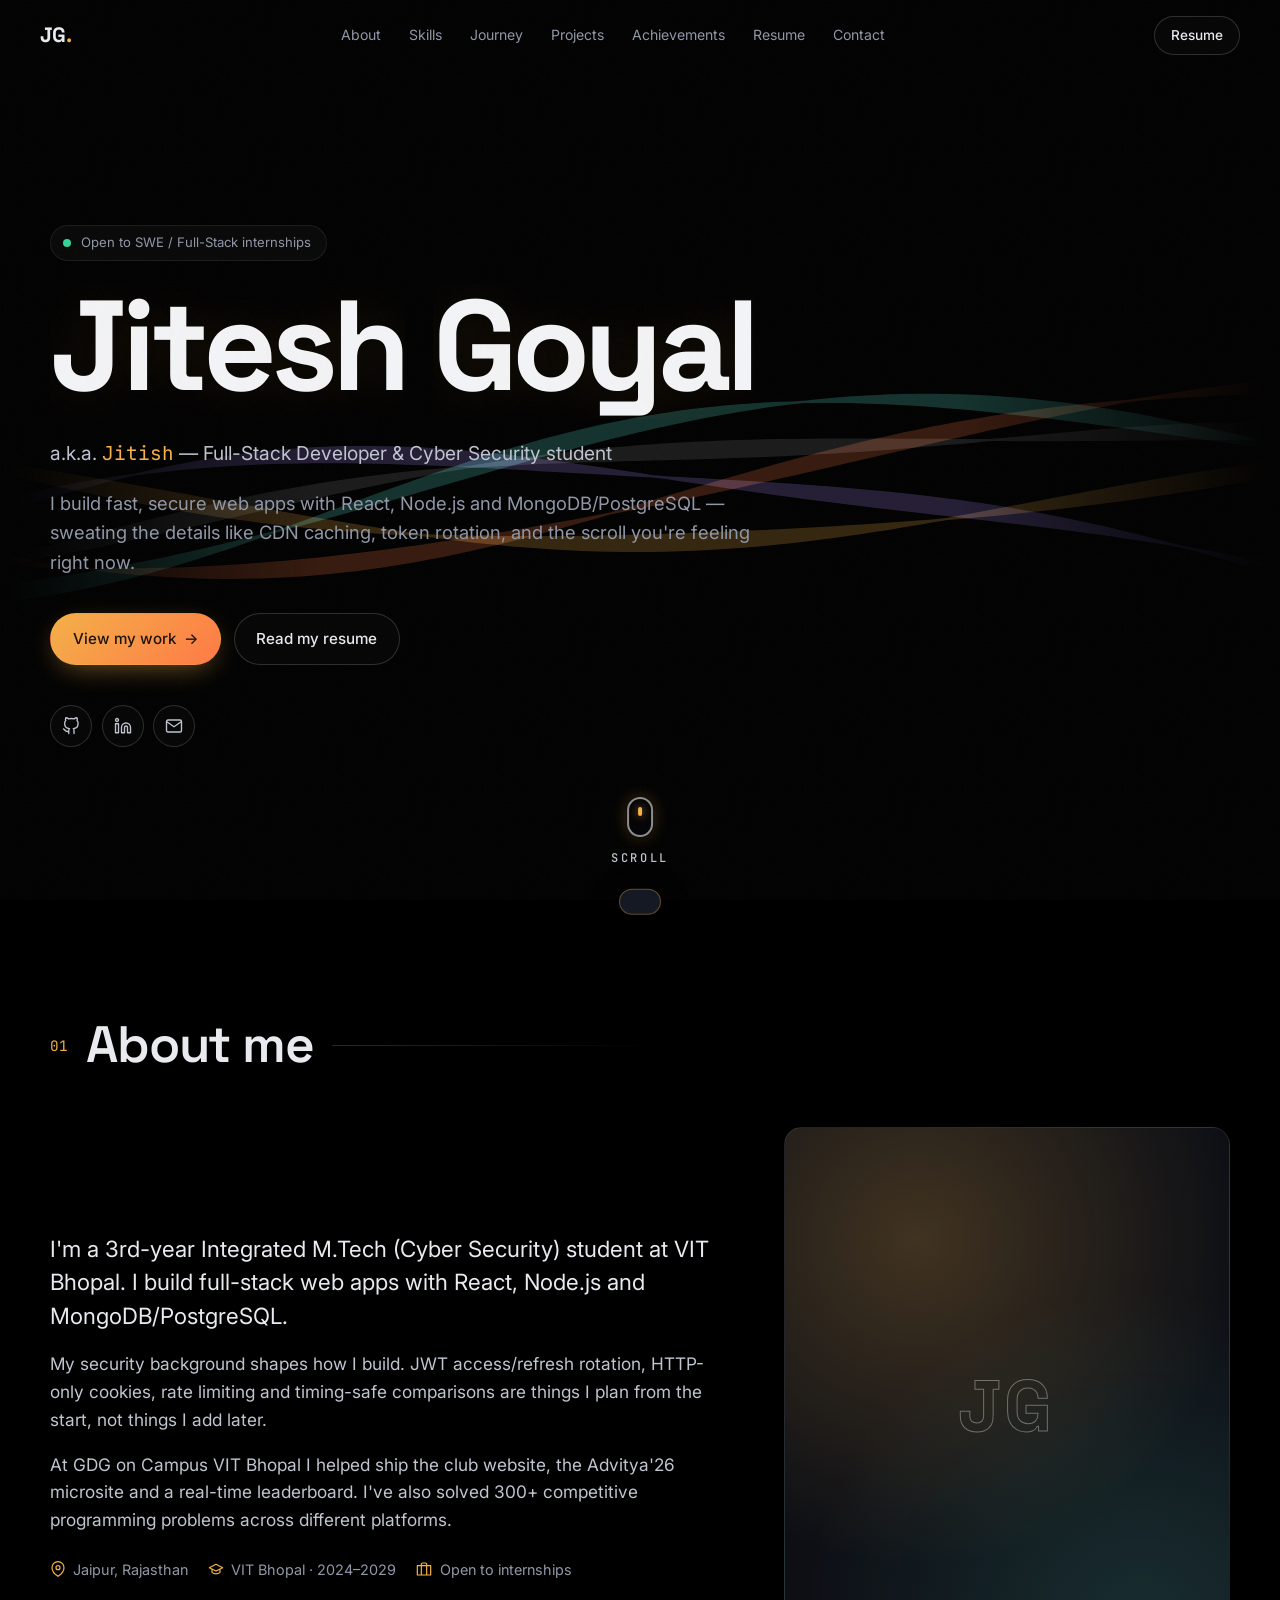
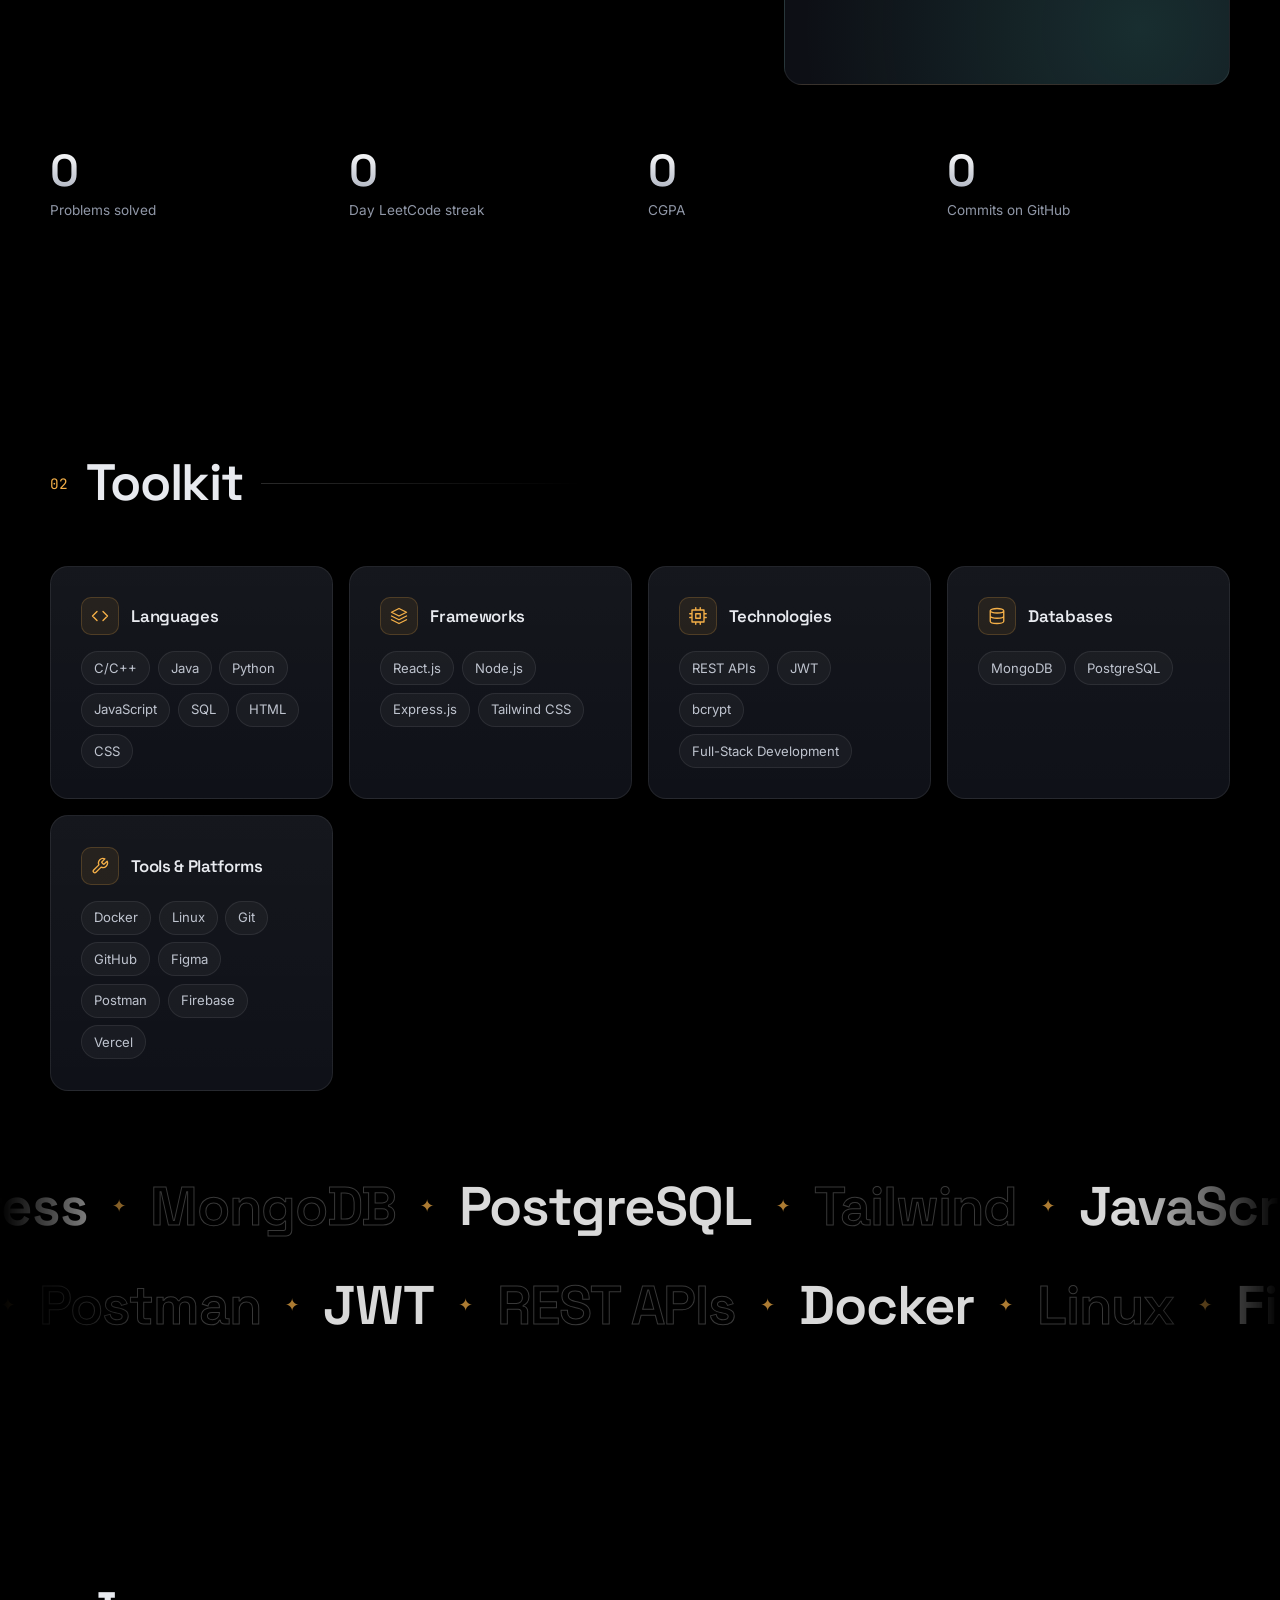
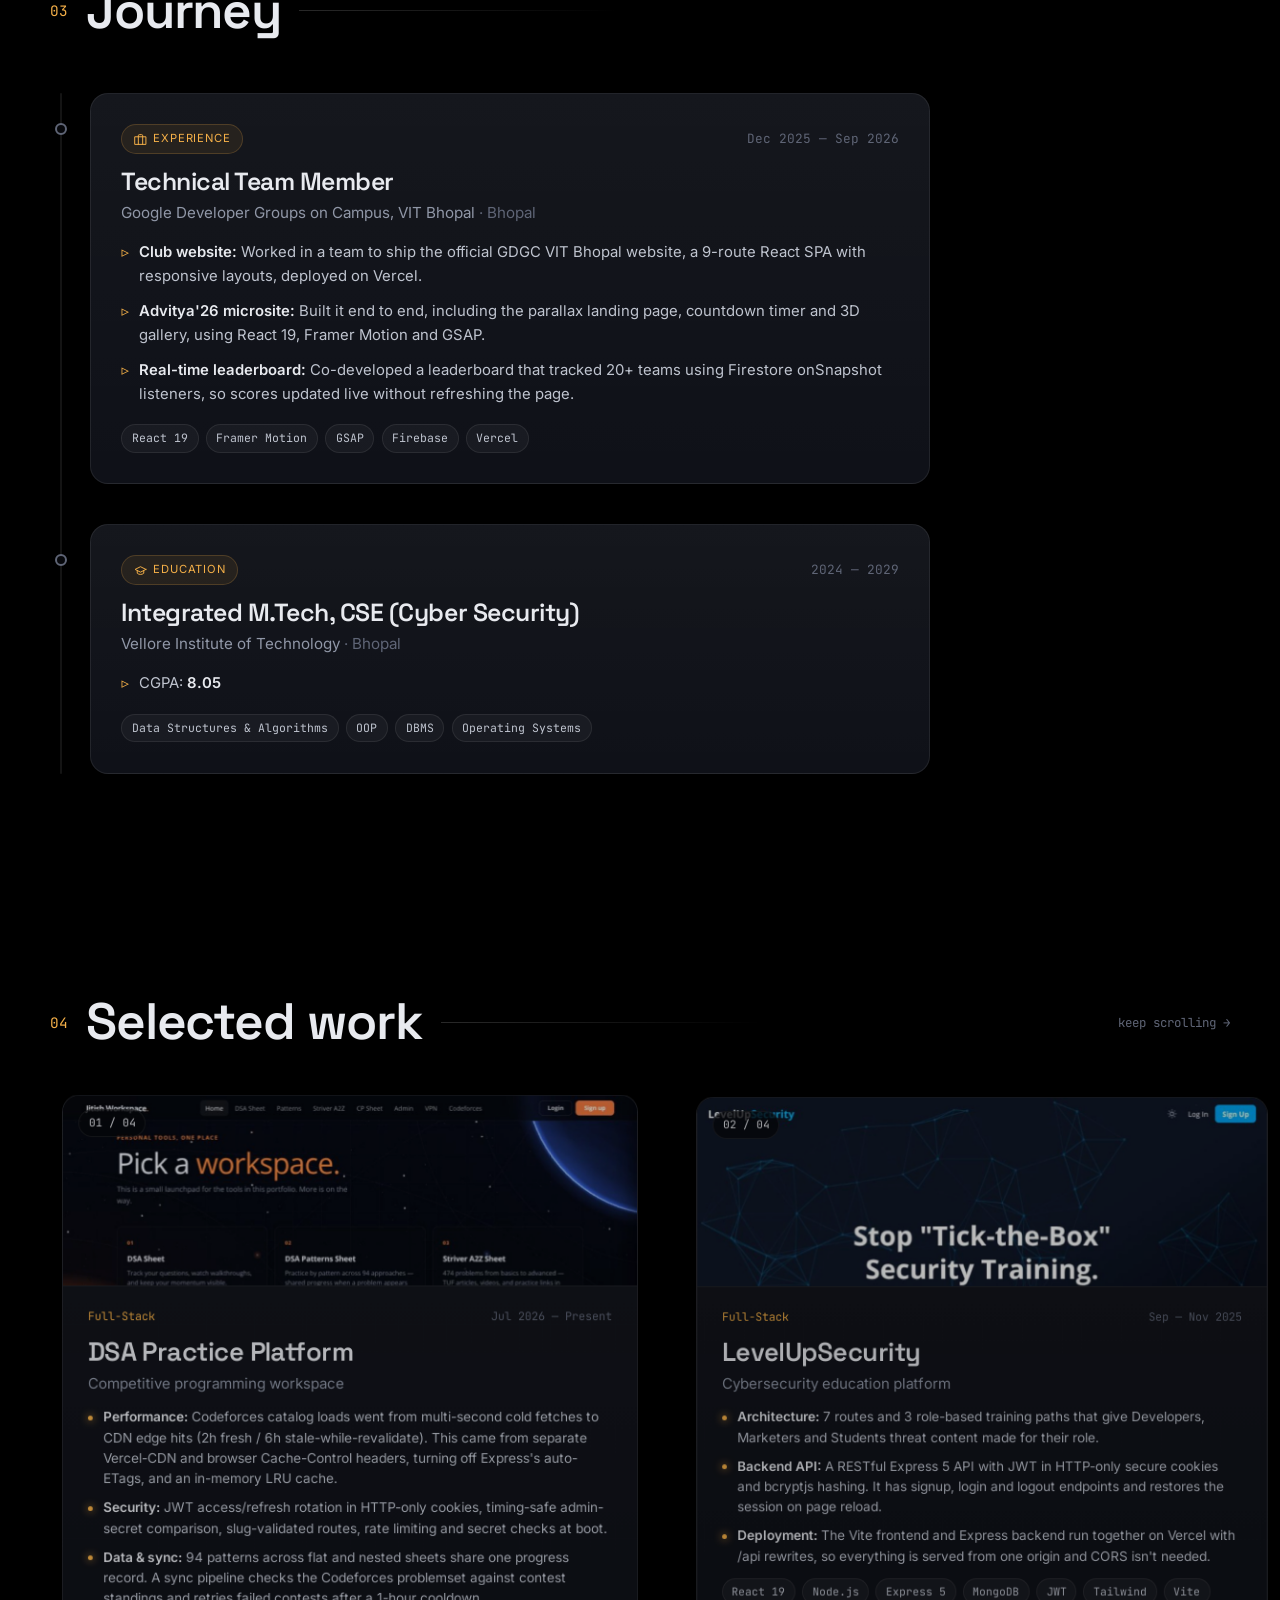
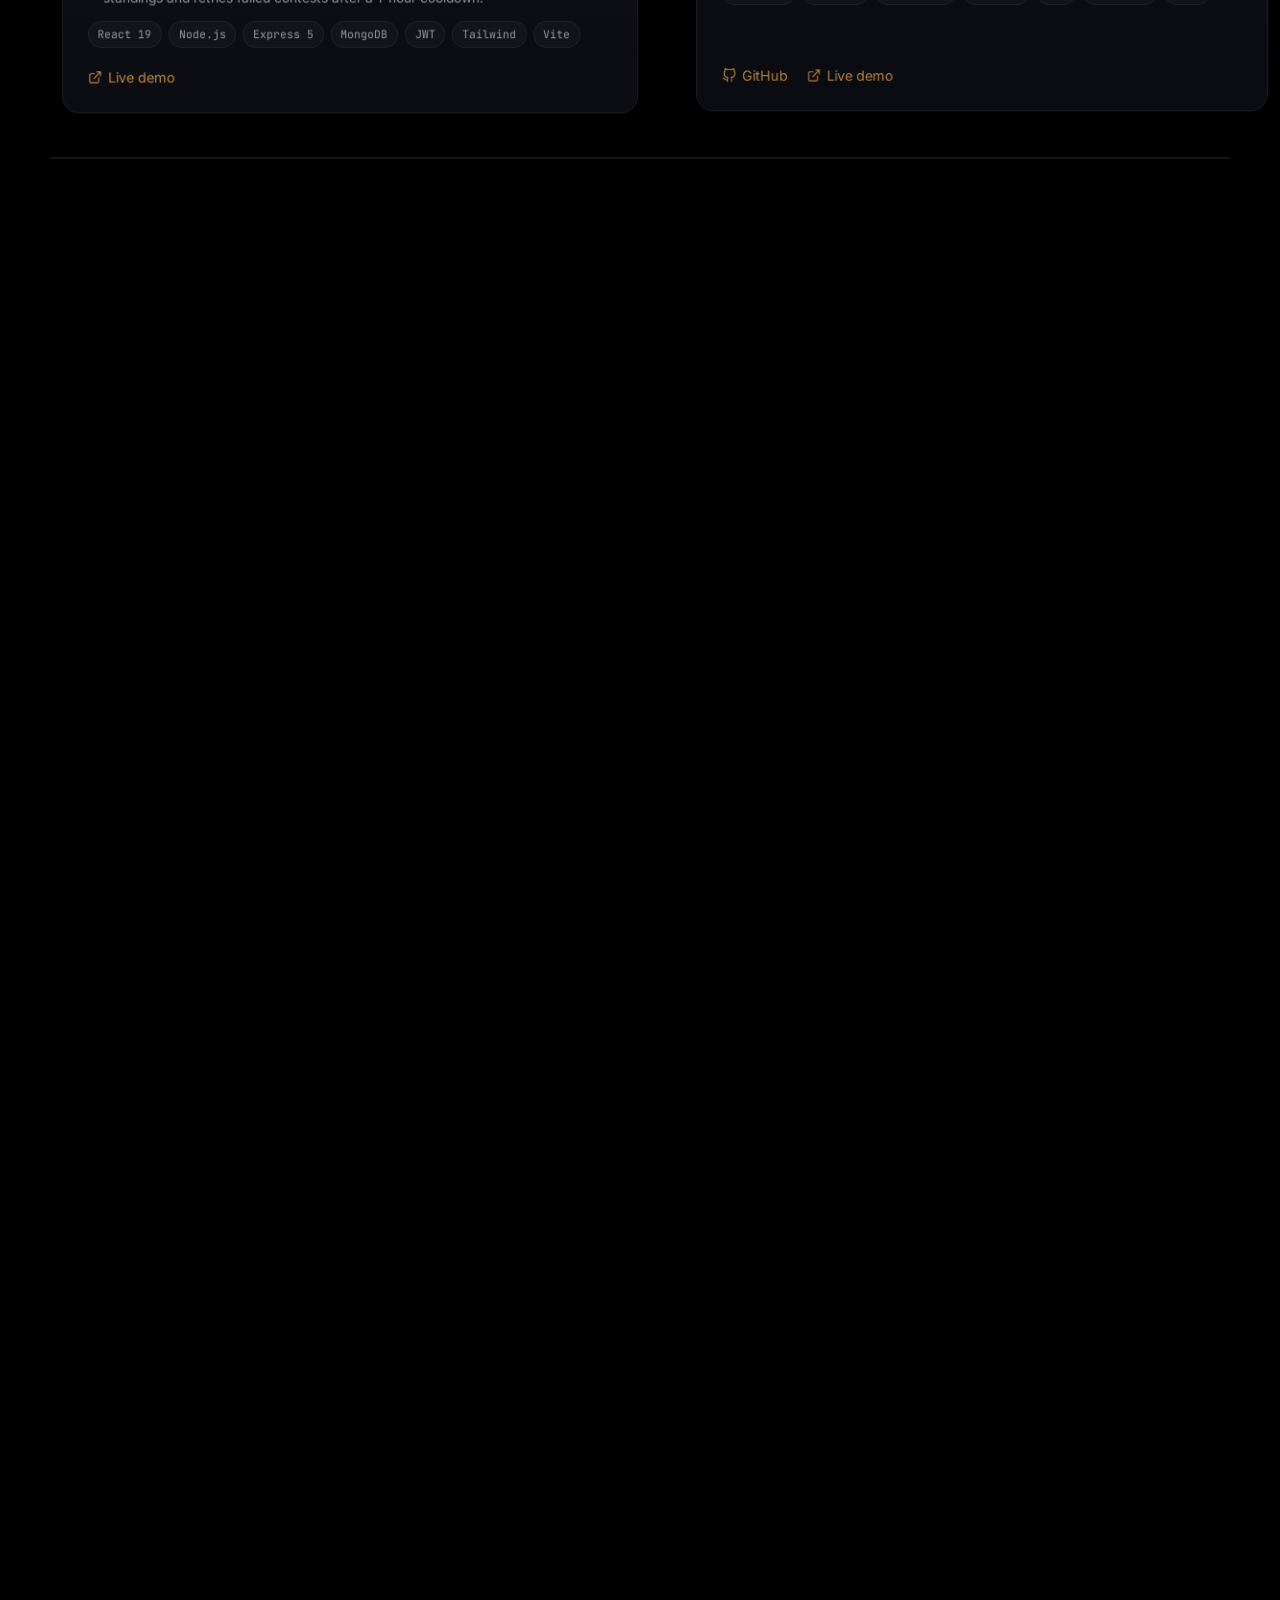
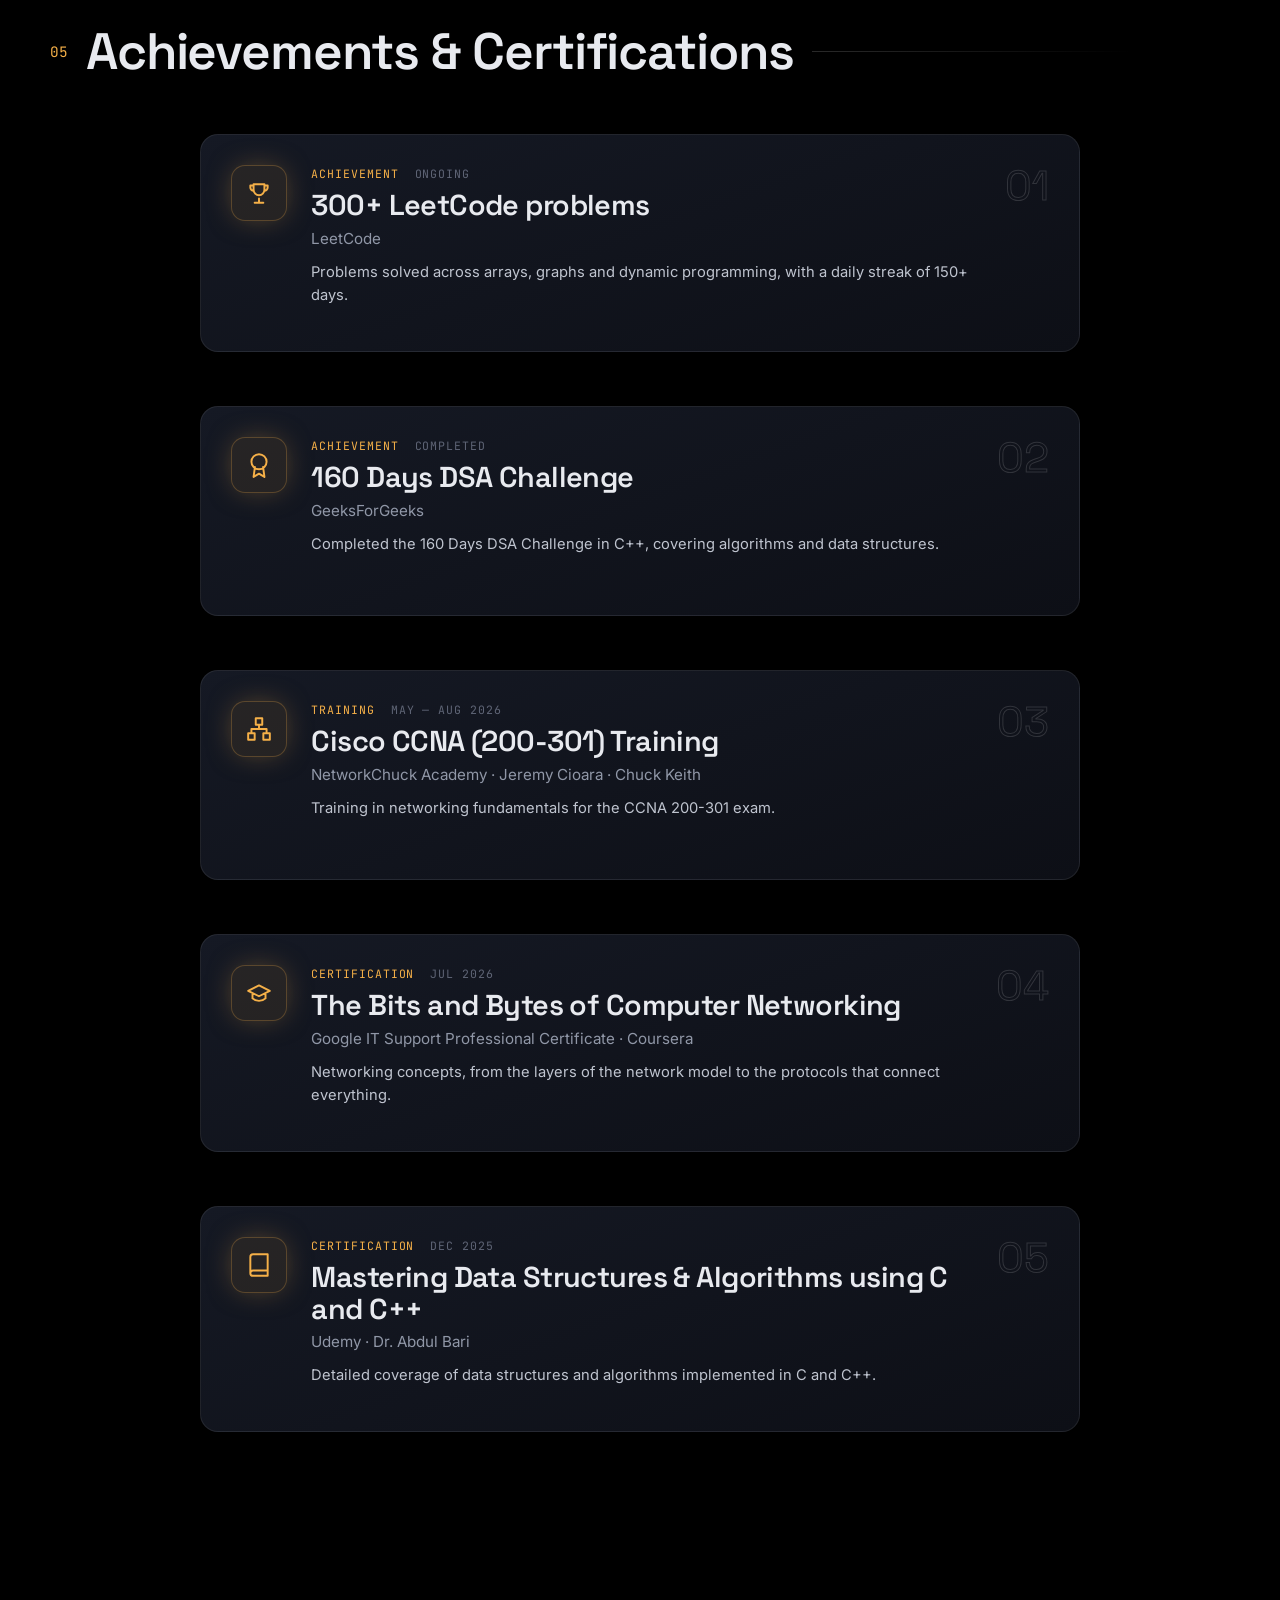
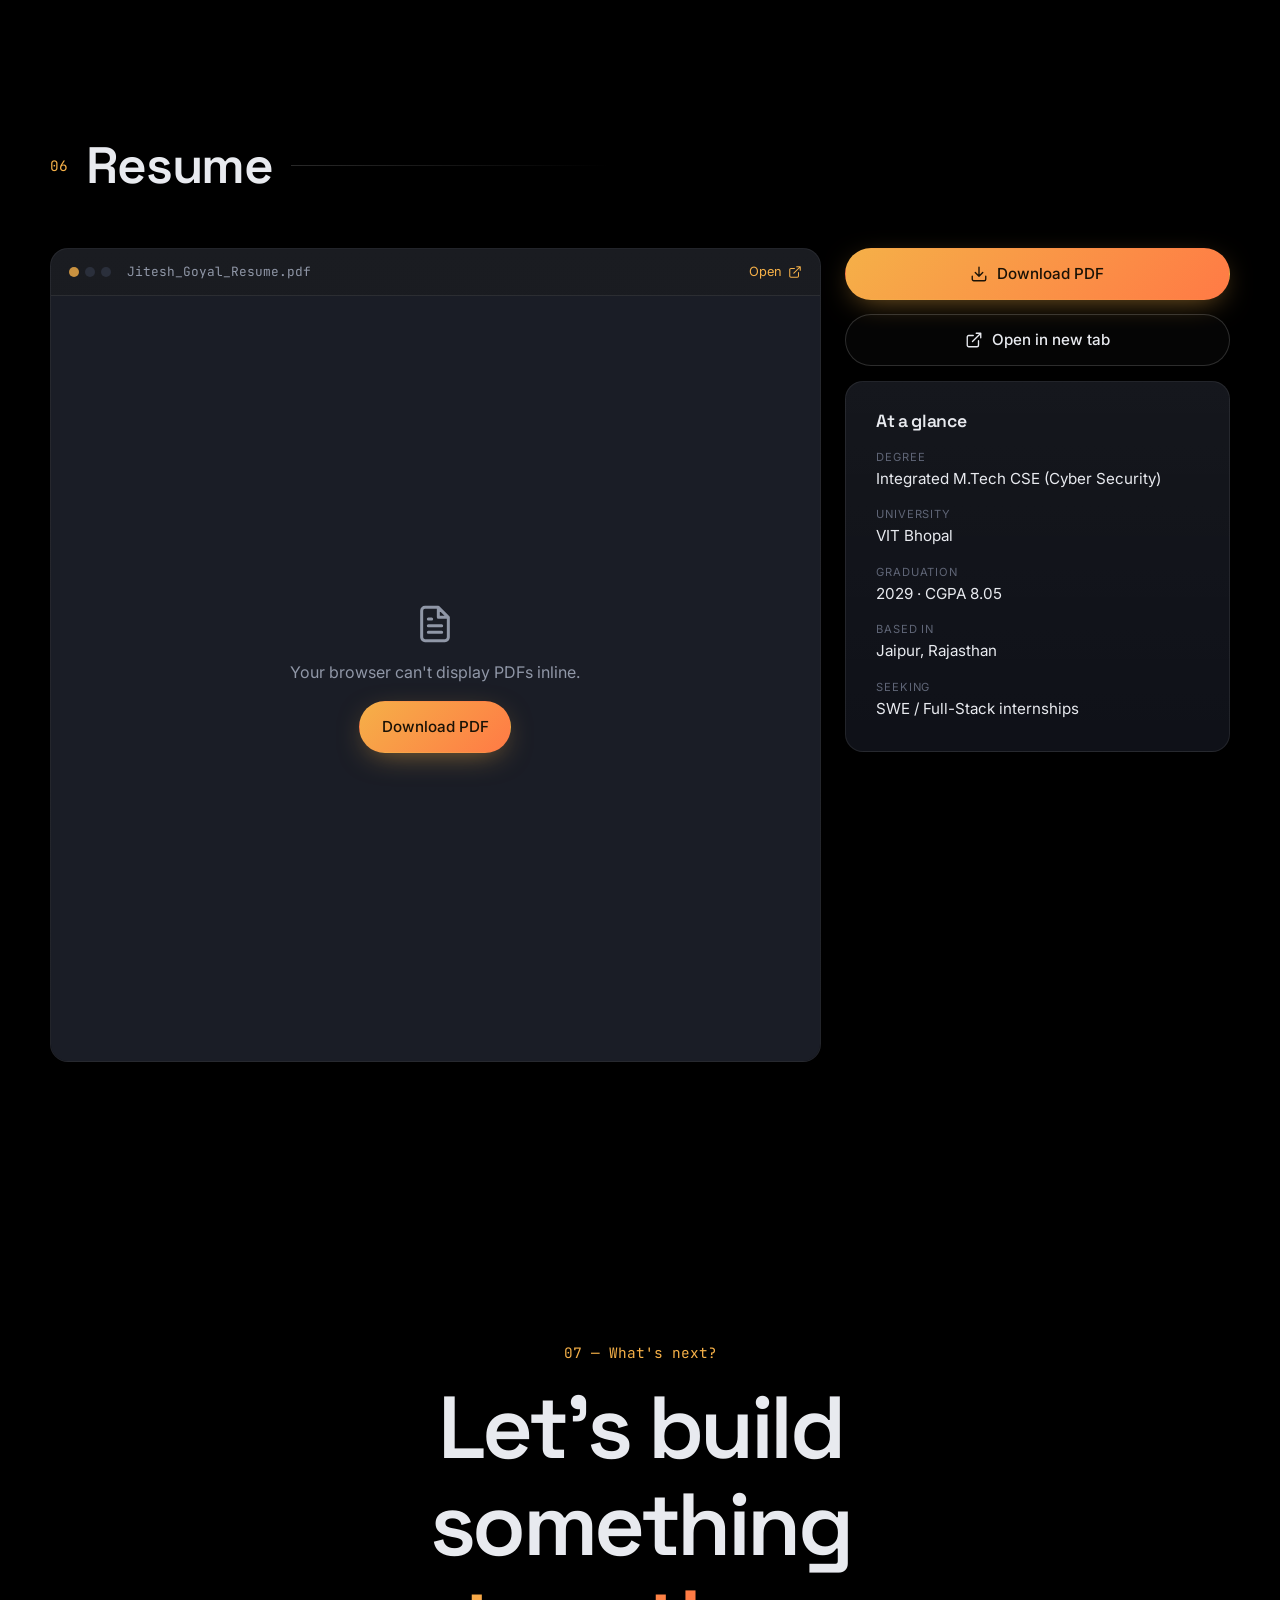
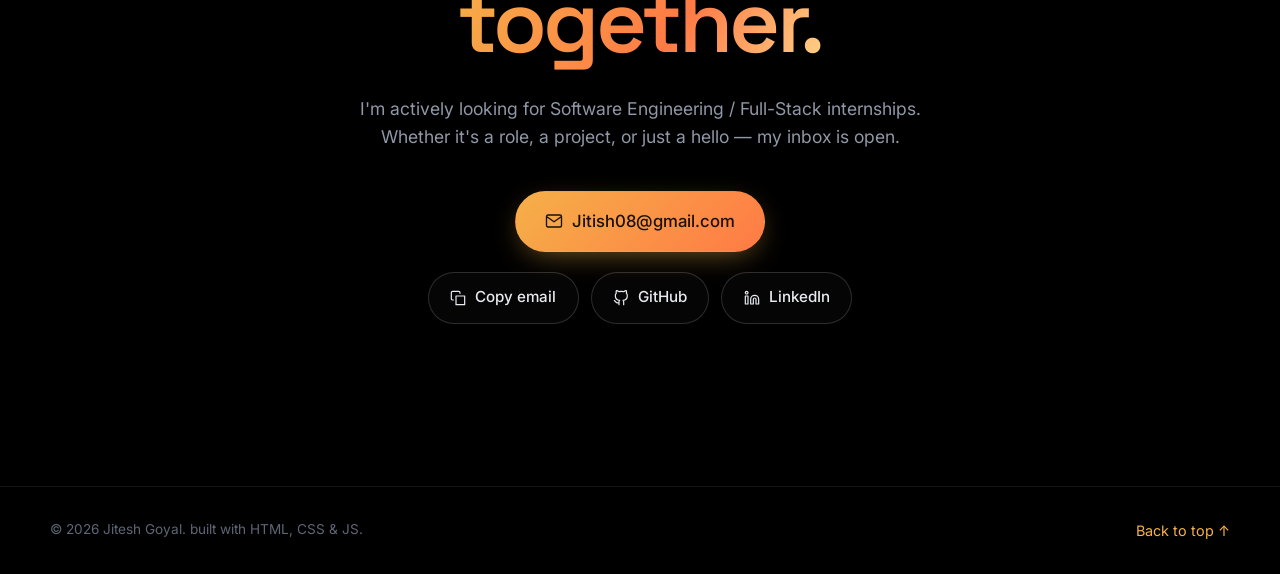
==== commit 835d0335: "seo shenanigans" ====
--- a/index.html
+++ b/index.html
@@ -4,18 +4,67 @@
 <head>
     <meta charset="UTF-8" />
     <meta name="viewport" content="width=device-width, initial-scale=1.0" />
-    <title>Jitesh Goyal (Jitish) — Full-Stack Developer</title>
+
+    <title>Jitesh Goyal (Jitish) — Full-Stack Developer &amp; Cyber Security</title>
     <meta name="description"
-        content="Portfolio of Jitesh Goyal (Jitish) — Integrated M.Tech Cyber Security student at VIT Bhopal building full-stack React & Node.js applications." />
+        content="Portfolio of Jitesh Goyal (Jitish) — Integrated M.Tech Cyber Security student at VIT Bhopal. Builds full-stack React &amp; Node.js apps with security-minded engineering." />
+    <meta name="author" content="Jitesh Goyal" />
+    <meta name="creator" content="Jitesh Goyal" />
+    <meta name="publisher" content="Jitesh Goyal" />
+    <meta name="robots" content="index, follow, max-image-preview:large, max-snippet:-1, max-video-preview:-1" />
+    <meta name="googlebot" content="index, follow" />
     <meta name="theme-color" content="#07080c" />
-    <meta property="og:title" content="Jitesh Goyal — Full-Stack Developer" />
-    <meta property="og:description" content="React, Node.js, MongoDB/PostgreSQL, security-minded engineering." />
-    <meta property="og:image" content="assets/og-image.png" />
+    <meta name="color-scheme" content="dark" />
+    <meta name="format-detection" content="telephone=no" />
+    <meta name="keywords"
+        content="Jitesh Goyal, Jitish, Full-Stack Developer, React, Node.js, Cyber Security, VIT Bhopal, portfolio, web developer, internship" />
+
+    <!-- Canonical & alternate -->
+    <link rel="canonical" href="https://jitishxd.github.io/" />
+    <link rel="alternate" hreflang="en" href="https://jitishxd.github.io/" />
+    <link rel="alternate" hreflang="x-default" href="https://jitishxd.github.io/" />
+
+    <!-- Open Graph -->
     <meta property="og:type" content="website" />
-
-    <link rel="icon" href="assets/favicon.svg" type="image/svg+xml" />
+    <meta property="og:site_name" content="Jitesh Goyal" />
+    <meta property="og:locale" content="en_US" />
+    <meta property="og:url" content="https://jitishxd.github.io/" />
+    <meta property="og:title" content="Jitesh Goyal (Jitish) — Full-Stack Developer" />
+    <meta property="og:description"
+        content="React, Node.js, MongoDB/PostgreSQL, and security-minded engineering. Open to SWE / Full-Stack internships." />
+    <meta property="og:image" content="https://jitishxd.github.io/assets/og-image.png" />
+    <meta property="og:image:secure_url" content="https://jitishxd.github.io/assets/og-image.png" />
+    <meta property="og:image:type" content="image/png" />
+    <meta property="og:image:width" content="1200" />
+    <meta property="og:image:height" content="630" />
+    <meta property="og:image:alt" content="Jitesh Goyal — Full-Stack Developer &amp; Cyber Security student" />
+
+    <!-- Twitter / X -->
+    <meta name="twitter:card" content="summary_large_image" />
+    <meta name="twitter:title" content="Jitesh Goyal (Jitish) — Full-Stack Developer" />
+    <meta name="twitter:description"
+        content="React, Node.js, MongoDB/PostgreSQL, and security-minded engineering. Open to SWE / Full-Stack internships." />
+    <meta name="twitter:image" content="https://jitishxd.github.io/assets/og-image.png" />
+    <meta name="twitter:image:alt" content="Jitesh Goyal — Full-Stack Developer &amp; Cyber Security student" />
+
+    <!-- Icons & PWA (RealFaviconGenerator) -->
+    <link rel="icon" type="image/png" href="/favicon-96x96.png" sizes="96x96" />
+    <link rel="icon" type="image/svg+xml" href="/favicon.svg" />
+    <link rel="shortcut icon" href="/favicon.ico" />
+    <link rel="apple-touch-icon" sizes="180x180" href="/apple-touch-icon.png" />
+    <meta name="apple-mobile-web-app-title" content="JitishGoyal" />
+    <link rel="manifest" href="/site.webmanifest" />
+
+    <!-- Identity / social graph -->
+    <link rel="me" href="https://github.com/JitishxD" />
+    <link rel="me" href="https://linkedin.com/in/jitish" />
+    <link rel="me" href="mailto:Jitish08@gmail.com" />
+    <link rel="author" href="/humans.txt" />
+
+    <!-- Performance -->
     <link rel="preconnect" href="https://fonts.googleapis.com" />
     <link rel="preconnect" href="https://fonts.gstatic.com" crossorigin />
+    <link rel="dns-prefetch" href="https://fonts.googleapis.com" />
     <link
         href="https://fonts.googleapis.com/css2?family=Inter:wght@400;500;600;700&family=JetBrains+Mono:wght@400;500&family=Space+Grotesk:wght@500;600;700&display=swap"
         rel="stylesheet" />
@@ -25,10 +74,108 @@
     <link rel="stylesheet" href="css/components.css" />
     <link rel="stylesheet" href="css/effects.css" />
 
+    <!-- Structured data -->
+    <script type="application/ld+json">
+    {
+      "@context": "https://schema.org",
+      "@graph": [
+        {
+          "@type": "WebSite",
+          "@id": "https://jitishxd.github.io/#website",
+          "url": "https://jitishxd.github.io/",
+          "name": "Jitesh Goyal — Portfolio",
+          "description": "Portfolio of Jitesh Goyal (Jitish) — full-stack developer and Cyber Security student at VIT Bhopal.",
+          "inLanguage": "en",
+          "publisher": { "@id": "https://jitishxd.github.io/#person" }
+        },
+        {
+          "@type": "WebPage",
+          "@id": "https://jitishxd.github.io/#webpage",
+          "url": "https://jitishxd.github.io/",
+          "name": "Jitesh Goyal (Jitish) — Full-Stack Developer & Cyber Security",
+          "isPartOf": { "@id": "https://jitishxd.github.io/#website" },
+          "about": { "@id": "https://jitishxd.github.io/#person" },
+          "primaryImageOfPage": {
+            "@type": "ImageObject",
+            "url": "https://jitishxd.github.io/assets/og-image.png",
+            "width": 1200,
+            "height": 630
+          },
+          "inLanguage": "en"
+        },
+        {
+          "@type": "Person",
+          "@id": "https://jitishxd.github.io/#person",
+          "name": "Jitesh Goyal",
+          "alternateName": ["Jitish", "JitishxD"],
+          "url": "https://jitishxd.github.io/",
+          "image": "https://jitishxd.github.io/assets/og-image.png",
+          "email": "mailto:Jitish08@gmail.com",
+          "jobTitle": "Full-Stack Developer",
+          "description": "Integrated M.Tech Cyber Security student at VIT Bhopal building full-stack React and Node.js applications.",
+          "address": {
+            "@type": "PostalAddress",
+            "addressLocality": "Jaipur",
+            "addressRegion": "Rajasthan",
+            "addressCountry": "IN"
+          },
+          "alumniOf": {
+            "@type": "CollegeOrUniversity",
+            "name": "Vellore Institute of Technology, Bhopal",
+            "sameAs": "https://vitbhopal.ac.in/"
+          },
+          "knowsAbout": [
+            "Full-Stack Development",
+            "React.js",
+            "Node.js",
+            "Express.js",
+            "MongoDB",
+            "PostgreSQL",
+            "Cyber Security",
+            "JWT",
+            "REST APIs",
+            "Docker"
+          ],
+          "sameAs": [
+            "https://github.com/JitishxD",
+            "https://linkedin.com/in/jitish"
+          ]
+        },
+        {
+          "@type": "ItemList",
+          "@id": "https://jitishxd.github.io/#projects",
+          "name": "Selected projects",
+          "itemListElement": [
+            {
+              "@type": "ListItem",
+              "position": 1,
+              "name": "DSA Practice Platform",
+              "url": "https://jworkk.vercel.app/"
+            },
+            {
+              "@type": "ListItem",
+              "position": 2,
+              "name": "LevelUpSecurity",
+              "url": "https://level-up-security.vercel.app/"
+            },
+            {
+              "@type": "ListItem",
+              "position": 3,
+              "name": "GDGC VIT Bhopal Website",
+              "url": "https://gdgvitbhopal.vercel.app/"
+            }
+          ]
+        }
+      ]
+    }
+    </script>
+
     <script>document.documentElement.className = 'js';</script>
 </head>
 
 <body>
+    <a class="skip-link" href="#main">Skip to content</a>
+
     <!-- Ambient layers -->
     <canvas id="ribbons" aria-hidden="true"></canvas>
     <div class="grain" aria-hidden="true"></div>
@@ -36,7 +183,7 @@
 
     <!-- Navigation -->
     <header class="nav" id="nav">
-        <a href="#home" class="nav__logo" aria-label="Home">JG<span>.</span></a>
+        <a href="#home" class="nav__logo" aria-label="Jitesh Goyal — Home">JG<span>.</span></a>
         <nav aria-label="Primary">
             <ul class="nav__links" id="navLinks">
                 <li><a href="#about">About</a></li>
@@ -57,9 +204,9 @@
         </div>
     </header>
 
-    <main>
+    <main id="main">
         <!-- HERO -->
-        <section class="hero" id="home" data-tangle="0.15">
+        <section class="hero" id="home" data-tangle="0.15" aria-label="Introduction">
             <div class="container hero__inner">
                 <div class="status reveal"><span class="status__dot"></span>Open to SWE / Full-Stack internships</div>
                 <h1 class="hero__title"><span data-split>Jitesh Goyal</span></h1>
@@ -83,11 +230,11 @@
         </section>
 
         <!-- ABOUT -->
-        <section class="section" id="about" data-tangle="1">
+        <section class="section" id="about" data-tangle="1" aria-labelledby="about-heading">
             <div class="container">
                 <header class="section-head reveal">
                     <span class="section-head__num mono">01</span>
-                    <h2 class="section-head__title">About me</h2>
+                    <h2 class="section-head__title" id="about-heading">About me</h2>
                     <span class="section-head__line"></span>
                 </header>
                 <div class="about" id="aboutMount"></div>
@@ -95,11 +242,11 @@
         </section>
 
         <!-- SKILLS -->
-        <section class="section" id="skills" data-tangle="0.2">
+        <section class="section" id="skills" data-tangle="0.2" aria-labelledby="skills-heading">
             <div class="container">
                 <header class="section-head reveal">
                     <span class="section-head__num mono">02</span>
-                    <h2 class="section-head__title">Toolkit</h2>
+                    <h2 class="section-head__title" id="skills-heading">Toolkit</h2>
                     <span class="section-head__line"></span>
                 </header>
                 <div class="skills-grid" id="skillsMount"></div>
@@ -108,11 +255,11 @@
         </section>
 
         <!-- JOURNEY -->
-        <section class="section" id="journey" data-tangle="0.9">
+        <section class="section" id="journey" data-tangle="0.9" aria-labelledby="journey-heading">
             <div class="container">
                 <header class="section-head reveal">
                     <span class="section-head__num mono">03</span>
-                    <h2 class="section-head__title">Journey</h2>
+                    <h2 class="section-head__title" id="journey-heading">Journey</h2>
                     <span class="section-head__line"></span>
                 </header>
                 <div class="timeline">
@@ -123,12 +270,12 @@
         </section>
 
         <!-- PROJECTS (horizontal scroll on desktop) -->
-        <section class="projects" id="projects" data-tangle="0.1">
+        <section class="projects" id="projects" data-tangle="0.1" aria-labelledby="projects-heading">
             <div class="projects__pin">
                 <div class="container projects__head">
                     <header class="section-head">
                         <span class="section-head__num mono">04</span>
-                        <h2 class="section-head__title">Selected work</h2>
+                        <h2 class="section-head__title" id="projects-heading">Selected work</h2>
                         <span class="section-head__line"></span>
                     </header>
                     <p class="projects__hint mono">keep scrolling <span aria-hidden="true">→</span></p>
@@ -141,11 +288,11 @@
         </section>
 
         <!-- ACHIEVEMENTS (stacking cards) -->
-        <section class="section" id="achievements" data-tangle="0.8">
+        <section class="section" id="achievements" data-tangle="0.8" aria-labelledby="achievements-heading">
             <div class="container">
                 <header class="section-head reveal">
                     <span class="section-head__num mono">05</span>
-                    <h2 class="section-head__title">Achievements &amp; Certifications</h2>
+                    <h2 class="section-head__title" id="achievements-heading">Achievements &amp; Certifications</h2>
                     <span class="section-head__line"></span>
                 </header>
                 <div class="stack" id="stackMount"></div>
@@ -153,11 +300,11 @@
         </section>
 
         <!-- RESUME -->
-        <section class="section" id="resume" data-tangle="0.15">
+        <section class="section" id="resume" data-tangle="0.15" aria-labelledby="resume-heading">
             <div class="container">
                 <header class="section-head reveal">
                     <span class="section-head__num mono">06</span>
-                    <h2 class="section-head__title">Resume</h2>
+                    <h2 class="section-head__title" id="resume-heading">Resume</h2>
                     <span class="section-head__line"></span>
                 </header>
                 <div class="resume" id="resumeMount"></div>
@@ -165,10 +312,10 @@
         </section>
 
         <!-- CONTACT -->
-        <section class="section contact" id="contact" data-tangle="1">
+        <section class="section contact" id="contact" data-tangle="1" aria-labelledby="contact-heading">
             <div class="container contact__inner">
                 <p class="section-head__num mono reveal">07 — What's next?</p>
-                <h2 class="contact__title reveal">Let's build something <span class="text-grad">together.</span></h2>
+                <h2 class="contact__title reveal" id="contact-heading">Let's build something <span class="text-grad">together.</span></h2>
                 <p class="contact__lead reveal">
                     I'm actively looking for Software Engineering / Full-Stack internships.
                     Whether it's a role, a project, or just a hello — my inbox is open.
@@ -178,12 +325,28 @@
         </section>
     </main>
 
-    <footer class="footer">
+    <footer class="footer" role="contentinfo">
         <div class="container">
             <p>© <span id="year"></span> Jitesh Goyal. built with HTML, CSS &amp; JS.</p>
             <a href="#home" class="link-arrow">Back to top ↑</a>
         </div>
     </footer>
+
+    <!-- Crawlable fallback when JS is disabled -->
+    <noscript>
+        <div class="container" style="padding:2rem;max-width:40rem;margin:0 auto;color:#e8eaef;background:#07080c">
+            <h2>About Jitesh Goyal</h2>
+            <p>I'm a 3rd-year Integrated M.Tech (Cyber Security) student at VIT Bhopal. I build full-stack web apps with React, Node.js and MongoDB/PostgreSQL.</p>
+            <p>Open to Software Engineering / Full-Stack internships. Contact: <a href="mailto:Jitish08@gmail.com">Jitish08@gmail.com</a></p>
+            <ul>
+                <li><a href="https://github.com/JitishxD">GitHub</a></li>
+                <li><a href="https://linkedin.com/in/jitish">LinkedIn</a></li>
+                <li><a href="https://jworkk.vercel.app/">DSA Practice Platform</a></li>
+                <li><a href="https://level-up-security.vercel.app/">LevelUpSecurity</a></li>
+                <li><a href="https://gdgvitbhopal.vercel.app/">GDGC VIT Bhopal Website</a></li>
+            </ul>
+        </div>
+    </noscript>
 
     <div class="toast" id="toast" role="status" aria-live="polite"></div>
 
@@ -198,4 +361,4 @@
     <script src="js/main.js" defer></script>
 </body>
 
-</html>+</html>
--- a/css/base.css
+++ b/css/base.css
@@ -128,6 +128,24 @@
   border: 0;
 }
 
+.skip-link {
+  position: absolute;
+  top: 0;
+  left: 0.75rem;
+  z-index: 10000;
+  padding: 0.65rem 1rem;
+  background: var(--accent);
+  color: #07080c;
+  font-weight: 600;
+  border-radius: 0 0 var(--radius-sm) var(--radius-sm);
+  transform: translateY(-120%);
+  transition: transform 0.2s var(--ease-out);
+}
+.skip-link:focus {
+  transform: translateY(0);
+  outline: none;
+}
+
 /* Scrollbar */
 ::-webkit-scrollbar {
   width: 10px;
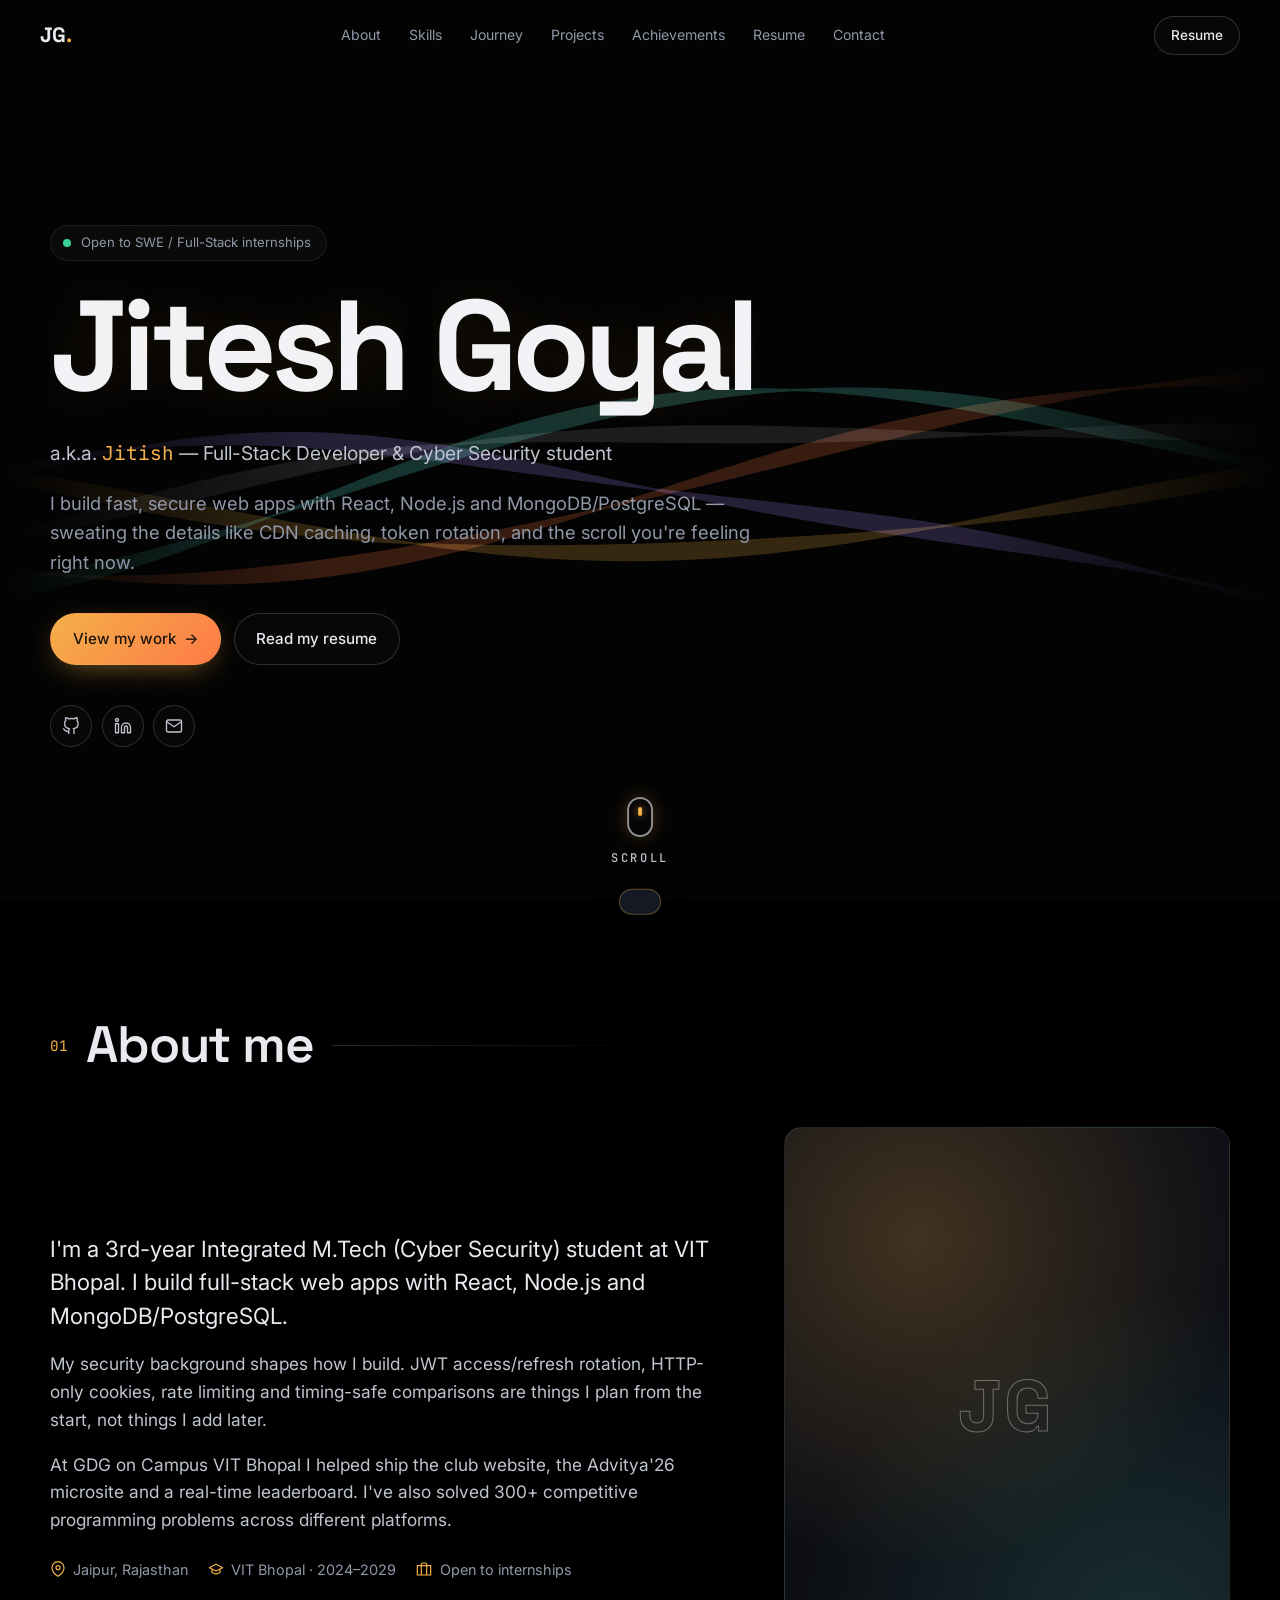
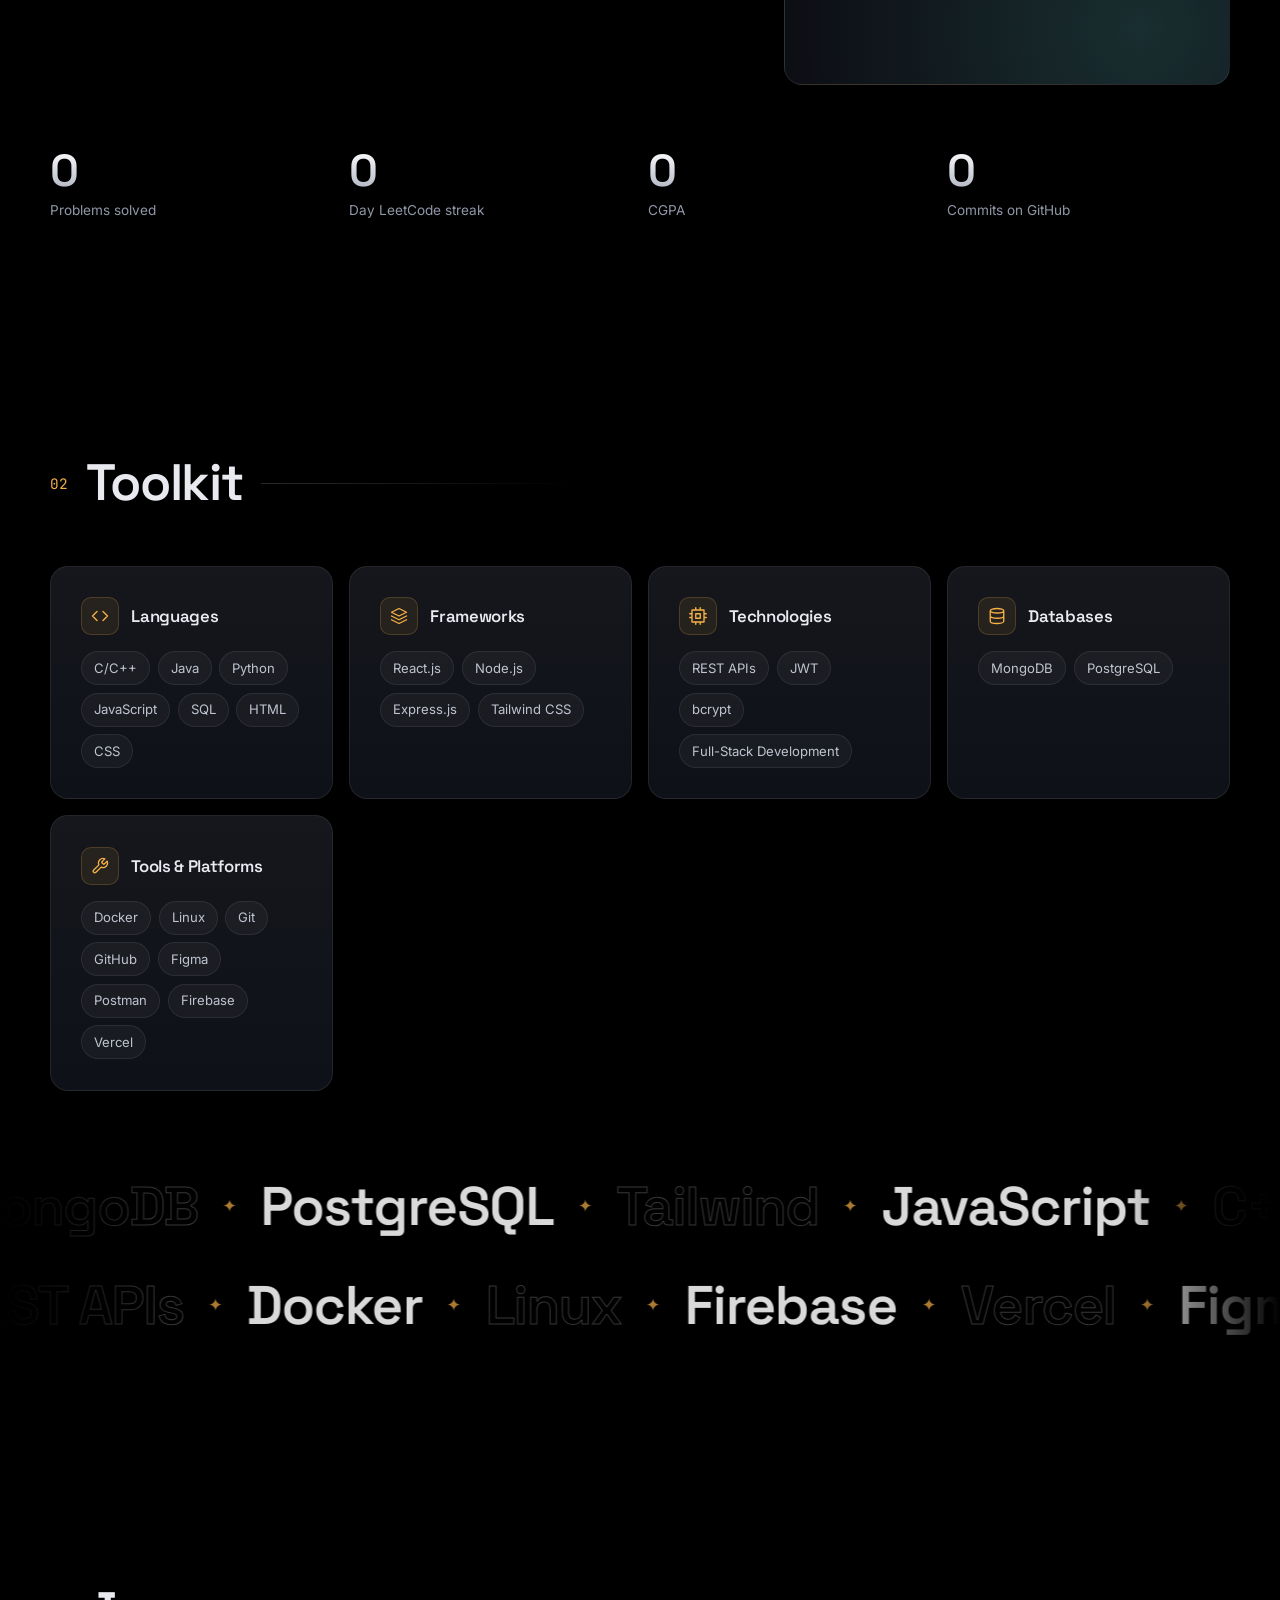
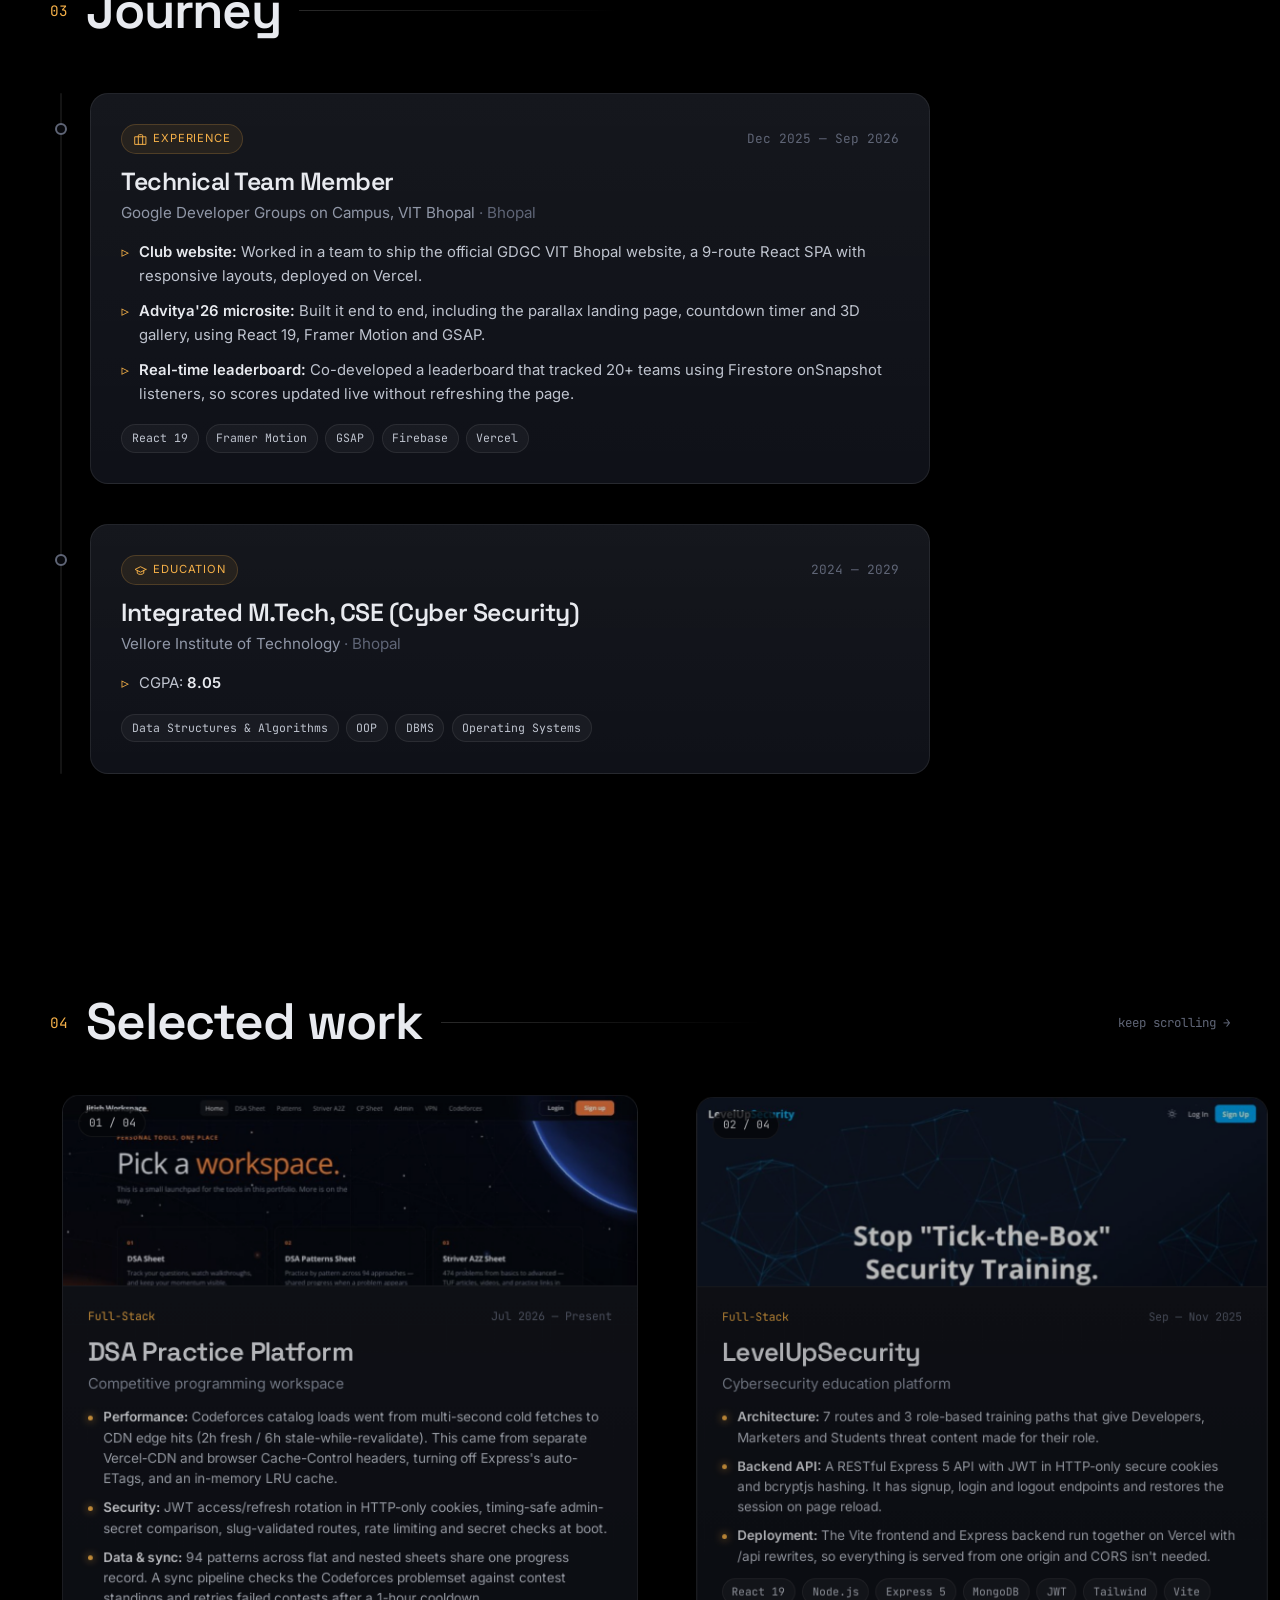
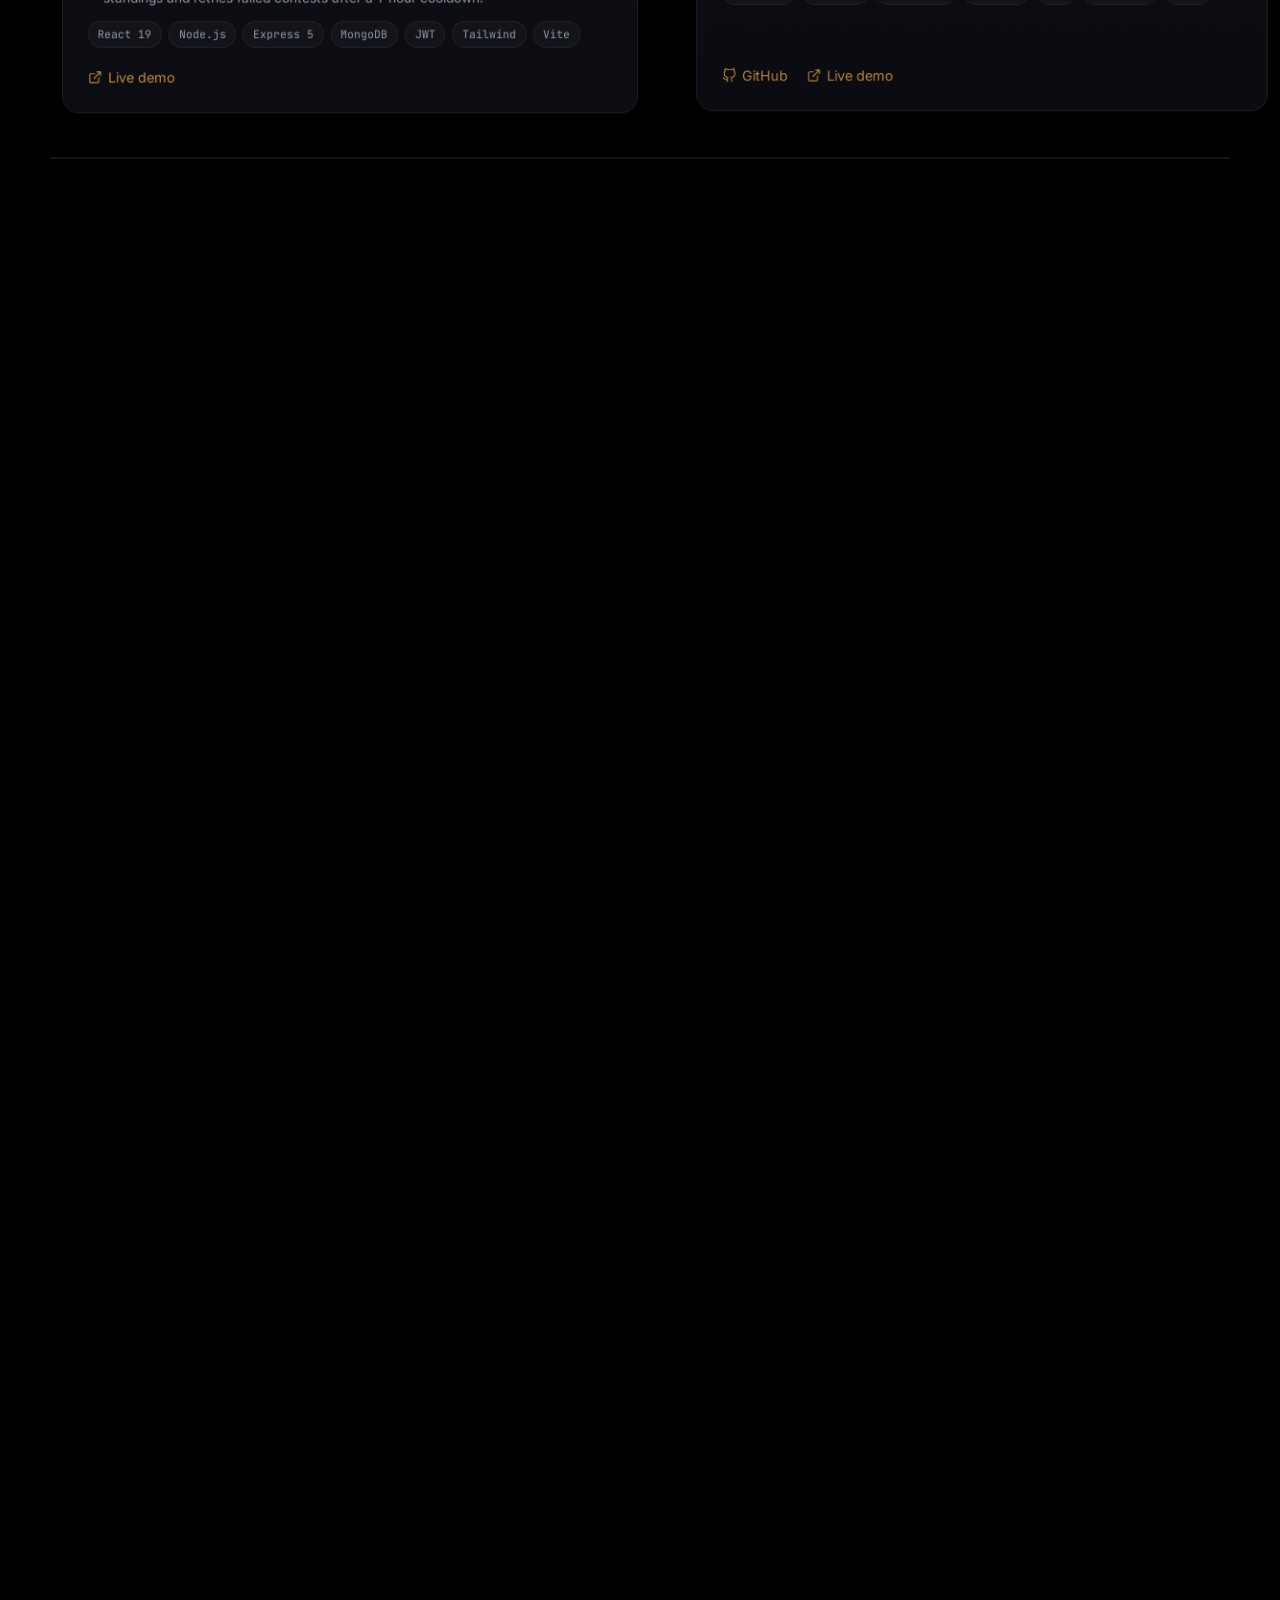
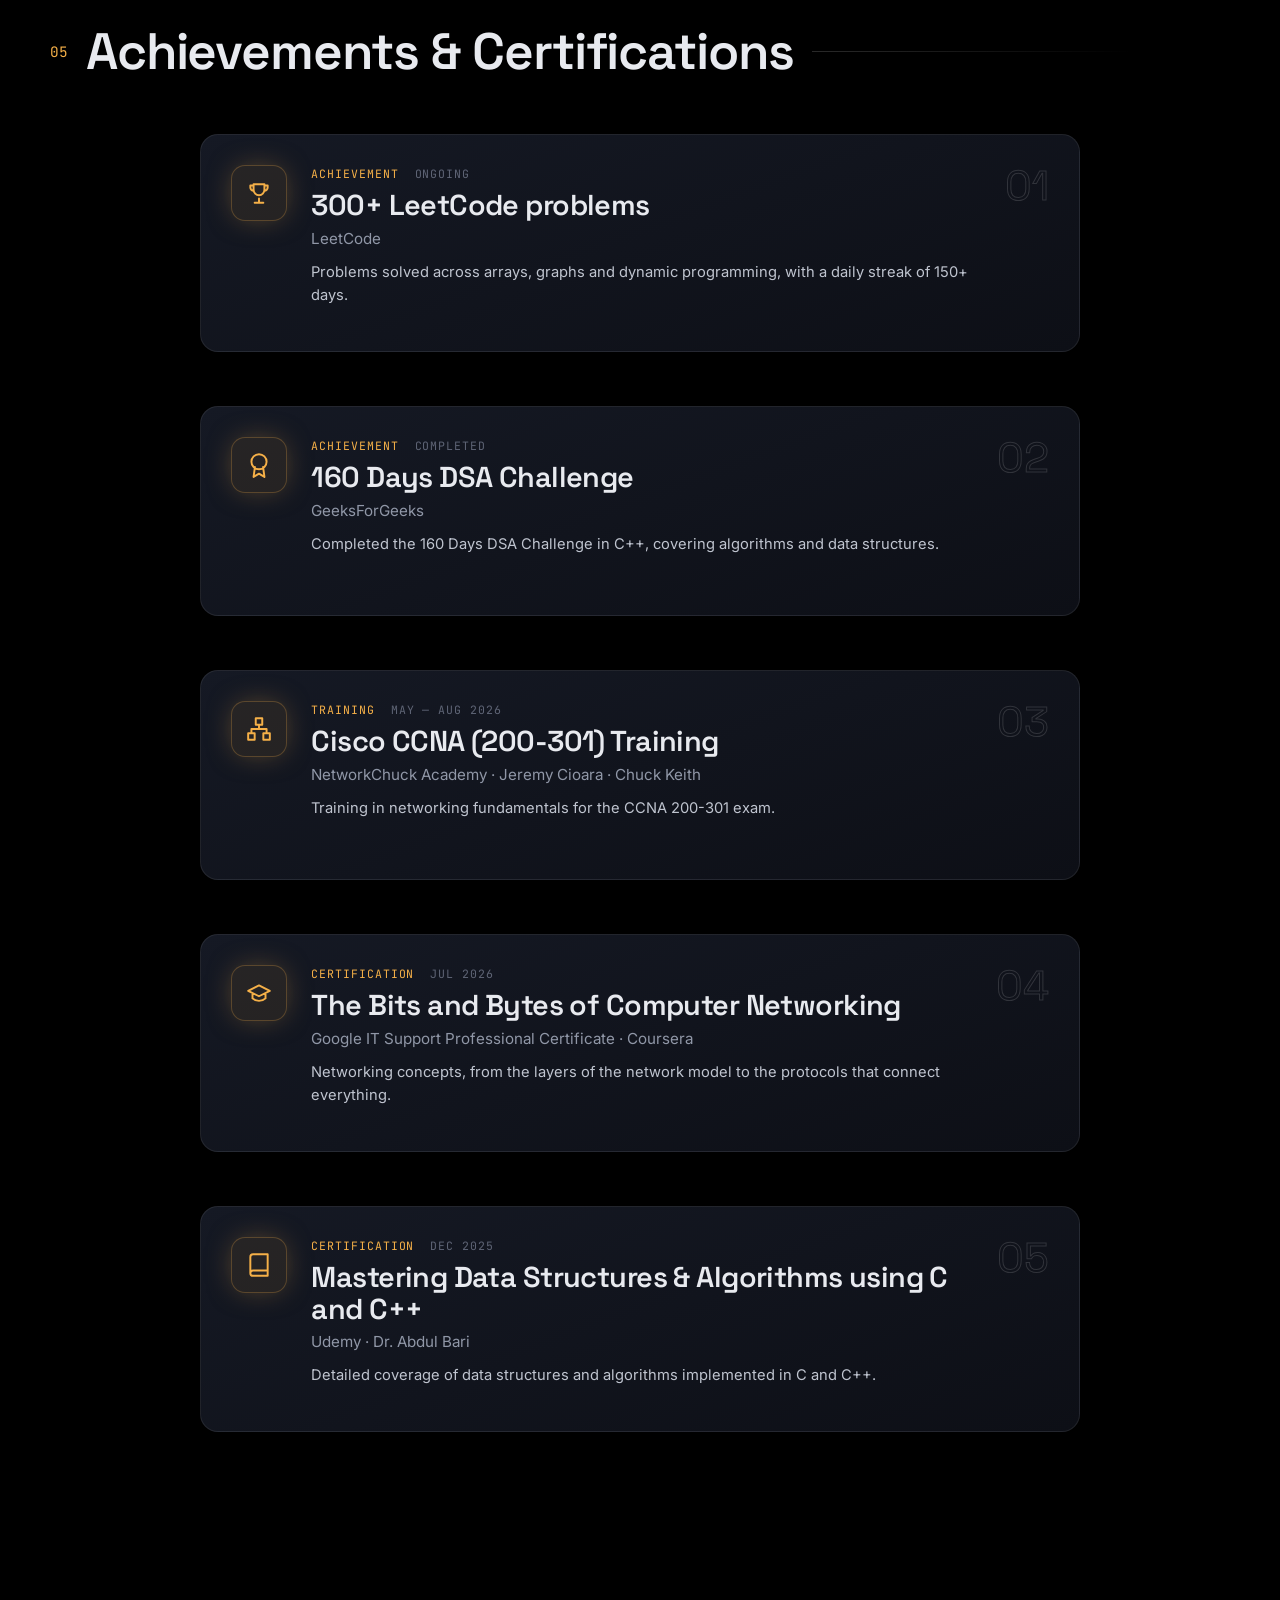
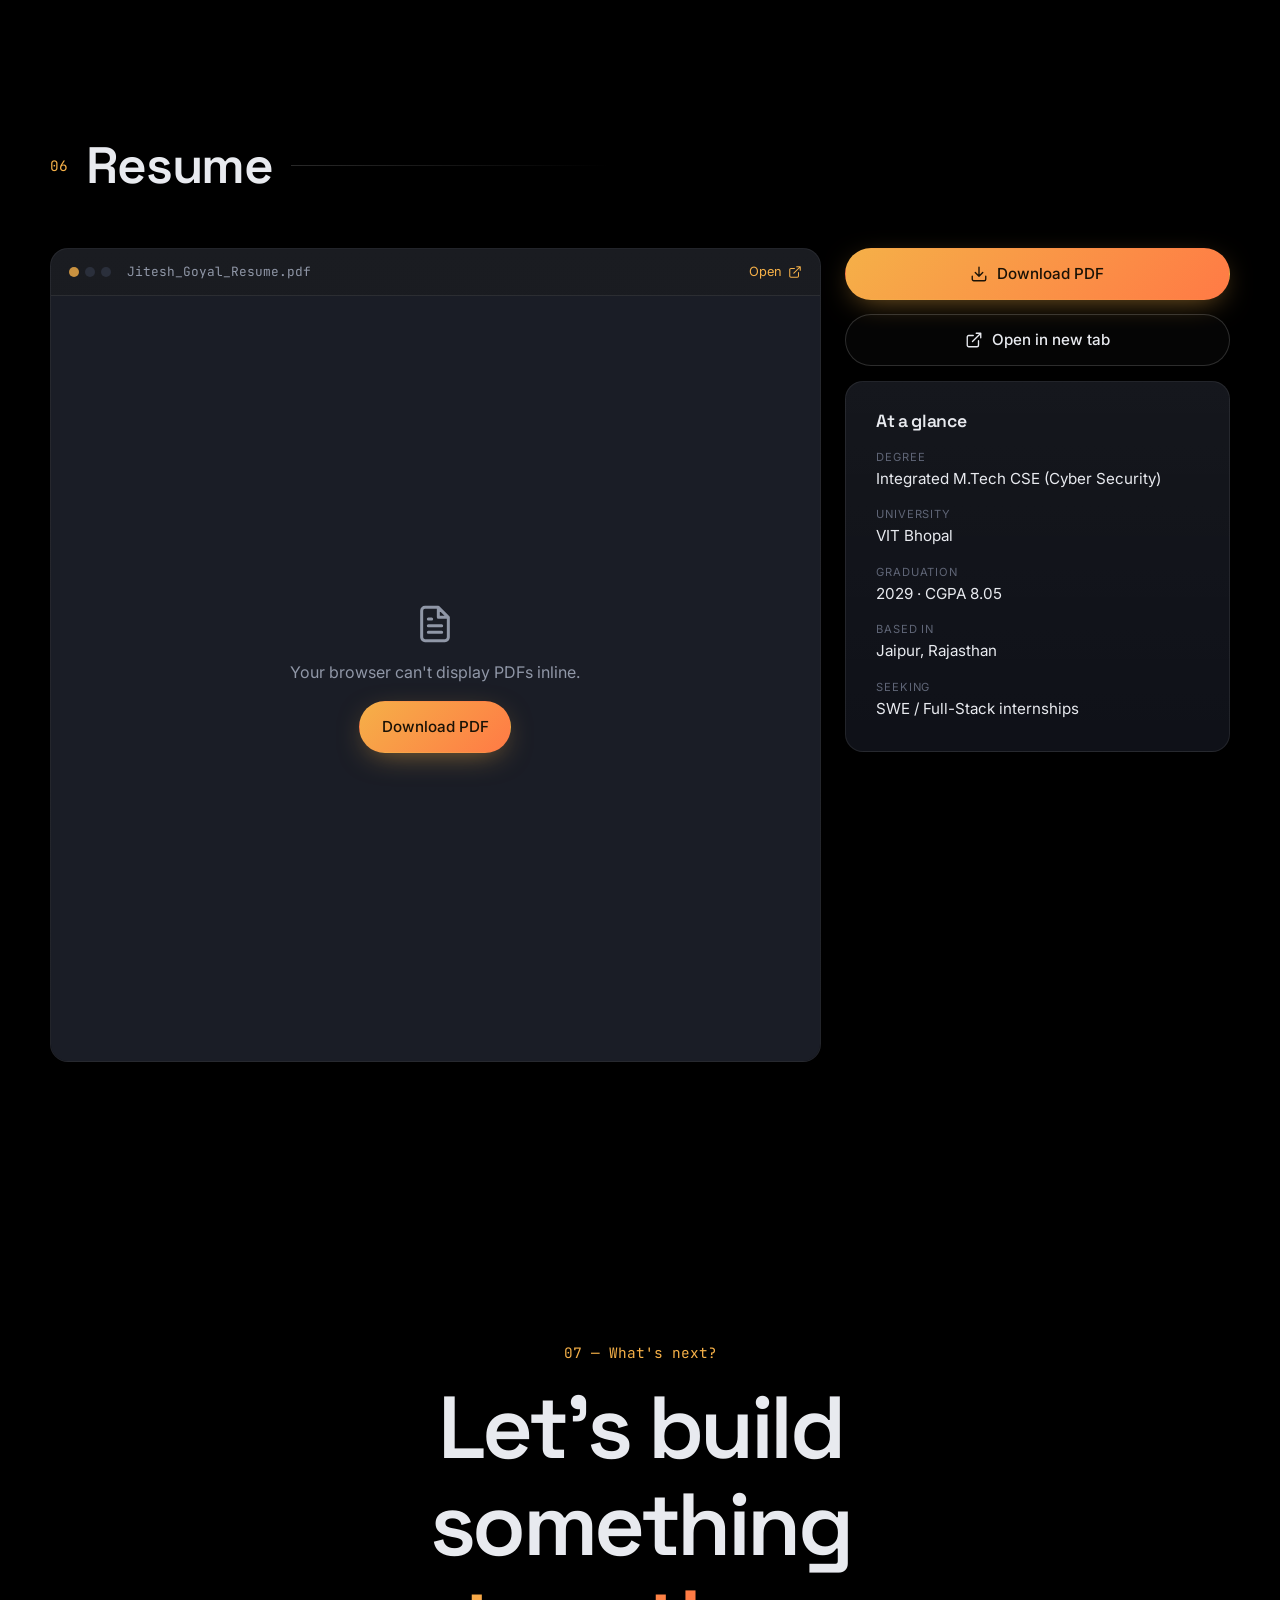
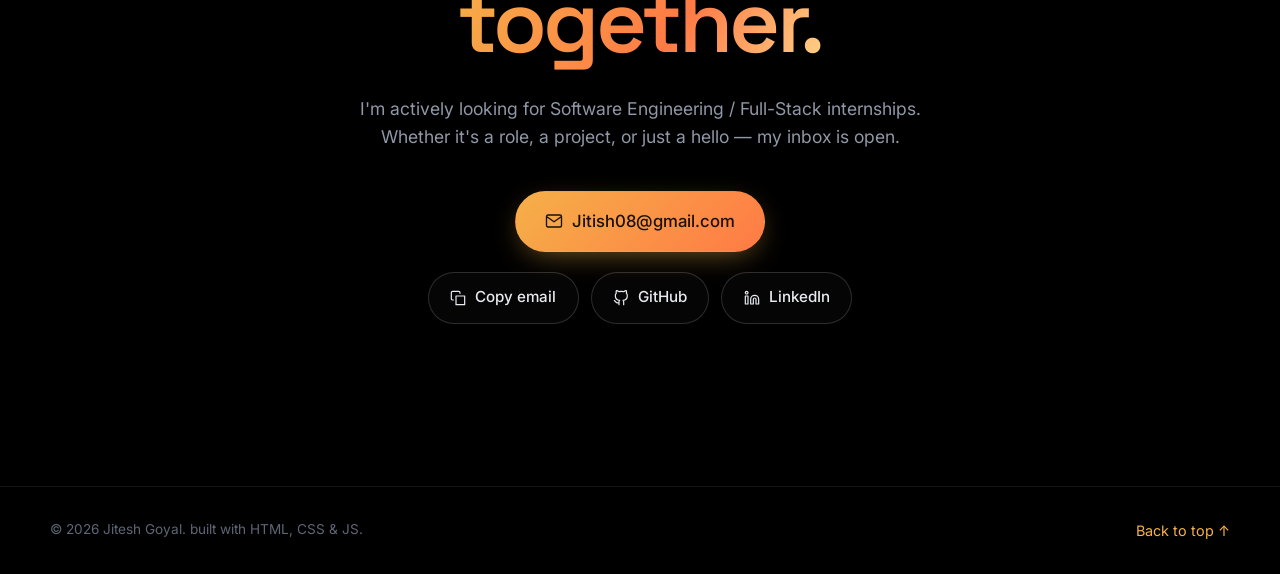
==== commit 3bc832d4: "Update readme and formatting" ====
--- a/index.html
+++ b/index.html
@@ -47,7 +47,7 @@
     <meta name="twitter:image" content="https://jitishxd.github.io/assets/og-image.png" />
     <meta name="twitter:image:alt" content="Jitesh Goyal — Full-Stack Developer &amp; Cyber Security student" />
 
-    <!-- Icons & PWA (RealFaviconGenerator) -->
+    <!-- Icons & PWA -->
     <link rel="icon" type="image/png" href="/favicon-96x96.png" sizes="96x96" />
     <link rel="icon" type="image/svg+xml" href="/favicon.svg" />
     <link rel="shortcut icon" href="/favicon.ico" />
@@ -315,7 +315,8 @@
         <section class="section contact" id="contact" data-tangle="1" aria-labelledby="contact-heading">
             <div class="container contact__inner">
                 <p class="section-head__num mono reveal">07 — What's next?</p>
-                <h2 class="contact__title reveal" id="contact-heading">Let's build something <span class="text-grad">together.</span></h2>
+                <h2 class="contact__title reveal" id="contact-heading">Let's build something <span
+                        class="text-grad">together.</span></h2>
                 <p class="contact__lead reveal">
                     I'm actively looking for Software Engineering / Full-Stack internships.
                     Whether it's a role, a project, or just a hello — my inbox is open.
@@ -336,8 +337,10 @@
     <noscript>
         <div class="container" style="padding:2rem;max-width:40rem;margin:0 auto;color:#e8eaef;background:#07080c">
             <h2>About Jitesh Goyal</h2>
-            <p>I'm a 3rd-year Integrated M.Tech (Cyber Security) student at VIT Bhopal. I build full-stack web apps with React, Node.js and MongoDB/PostgreSQL.</p>
-            <p>Open to Software Engineering / Full-Stack internships. Contact: <a href="mailto:Jitish08@gmail.com">Jitish08@gmail.com</a></p>
+            <p>I'm a 3rd-year Integrated M.Tech (Cyber Security) student at VIT Bhopal. I build full-stack web apps with
+                React, Node.js and MongoDB/PostgreSQL.</p>
+            <p>Open to Software Engineering / Full-Stack internships. Contact: <a
+                    href="mailto:Jitish08@gmail.com">Jitish08@gmail.com</a></p>
             <ul>
                 <li><a href="https://github.com/JitishxD">GitHub</a></li>
                 <li><a href="https://linkedin.com/in/jitish">LinkedIn</a></li>
@@ -361,4 +364,4 @@
     <script src="js/main.js" defer></script>
 </body>
 
-</html>
+</html>
--- a/css/layout.css
+++ b/css/layout.css
@@ -215,7 +215,9 @@
     0 0 0 1px rgba(0, 0, 0, 0.35),
     0 0 18px rgba(var(--glow), 0.25);
   background: rgba(7, 8, 12, 0.45);
-  transition: border-color 0.25s var(--ease-out), box-shadow 0.25s var(--ease-out);
+  transition:
+    border-color 0.25s var(--ease-out),
+    box-shadow 0.25s var(--ease-out);
 }
 .scroll-cue:hover .scroll-cue__mouse {
   border-color: var(--accent);
--- a/css/components.css
+++ b/css/components.css
@@ -734,4 +734,4 @@
 }
 .toast.is-show {
   transform: translate(-50%, 0);
-}+}
--- a/css/effects.css
+++ b/css/effects.css
@@ -152,4 +152,4 @@
   50% {
     transform: translateX(5px);
   }
-}+}
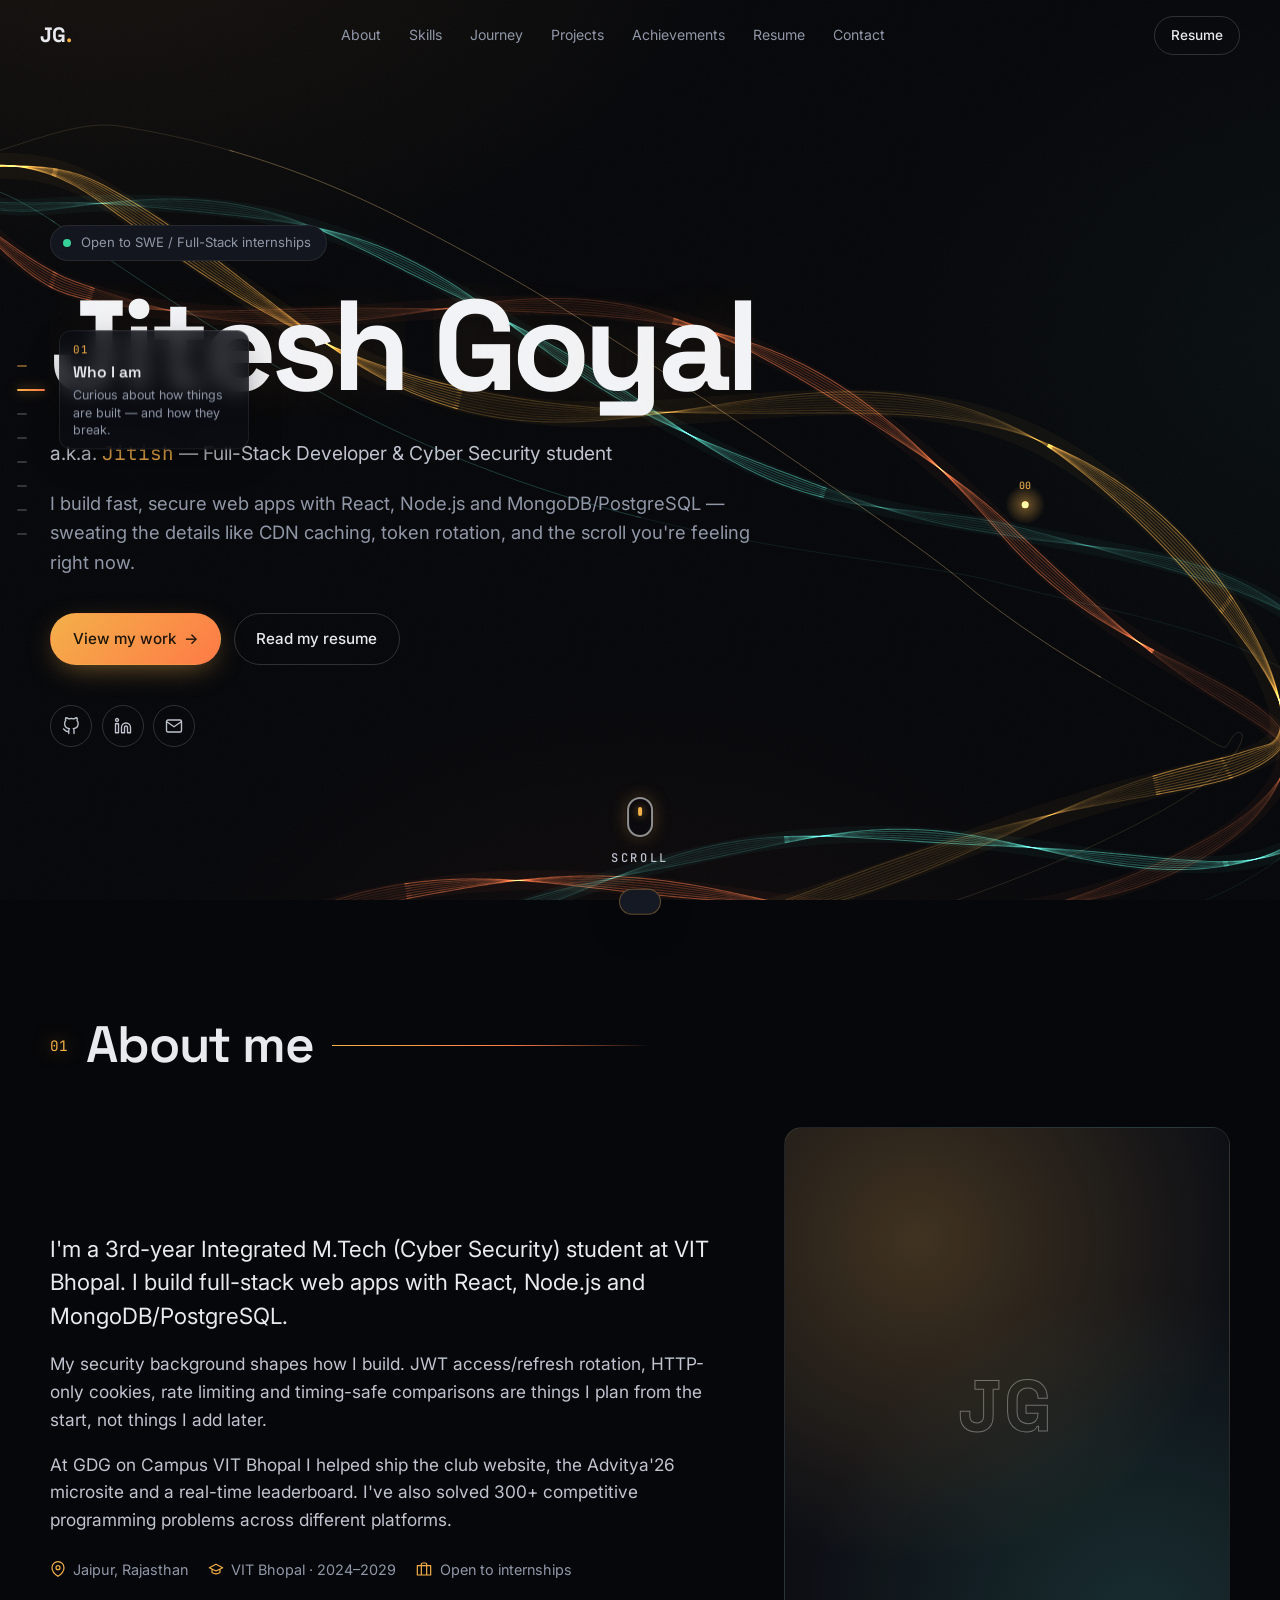
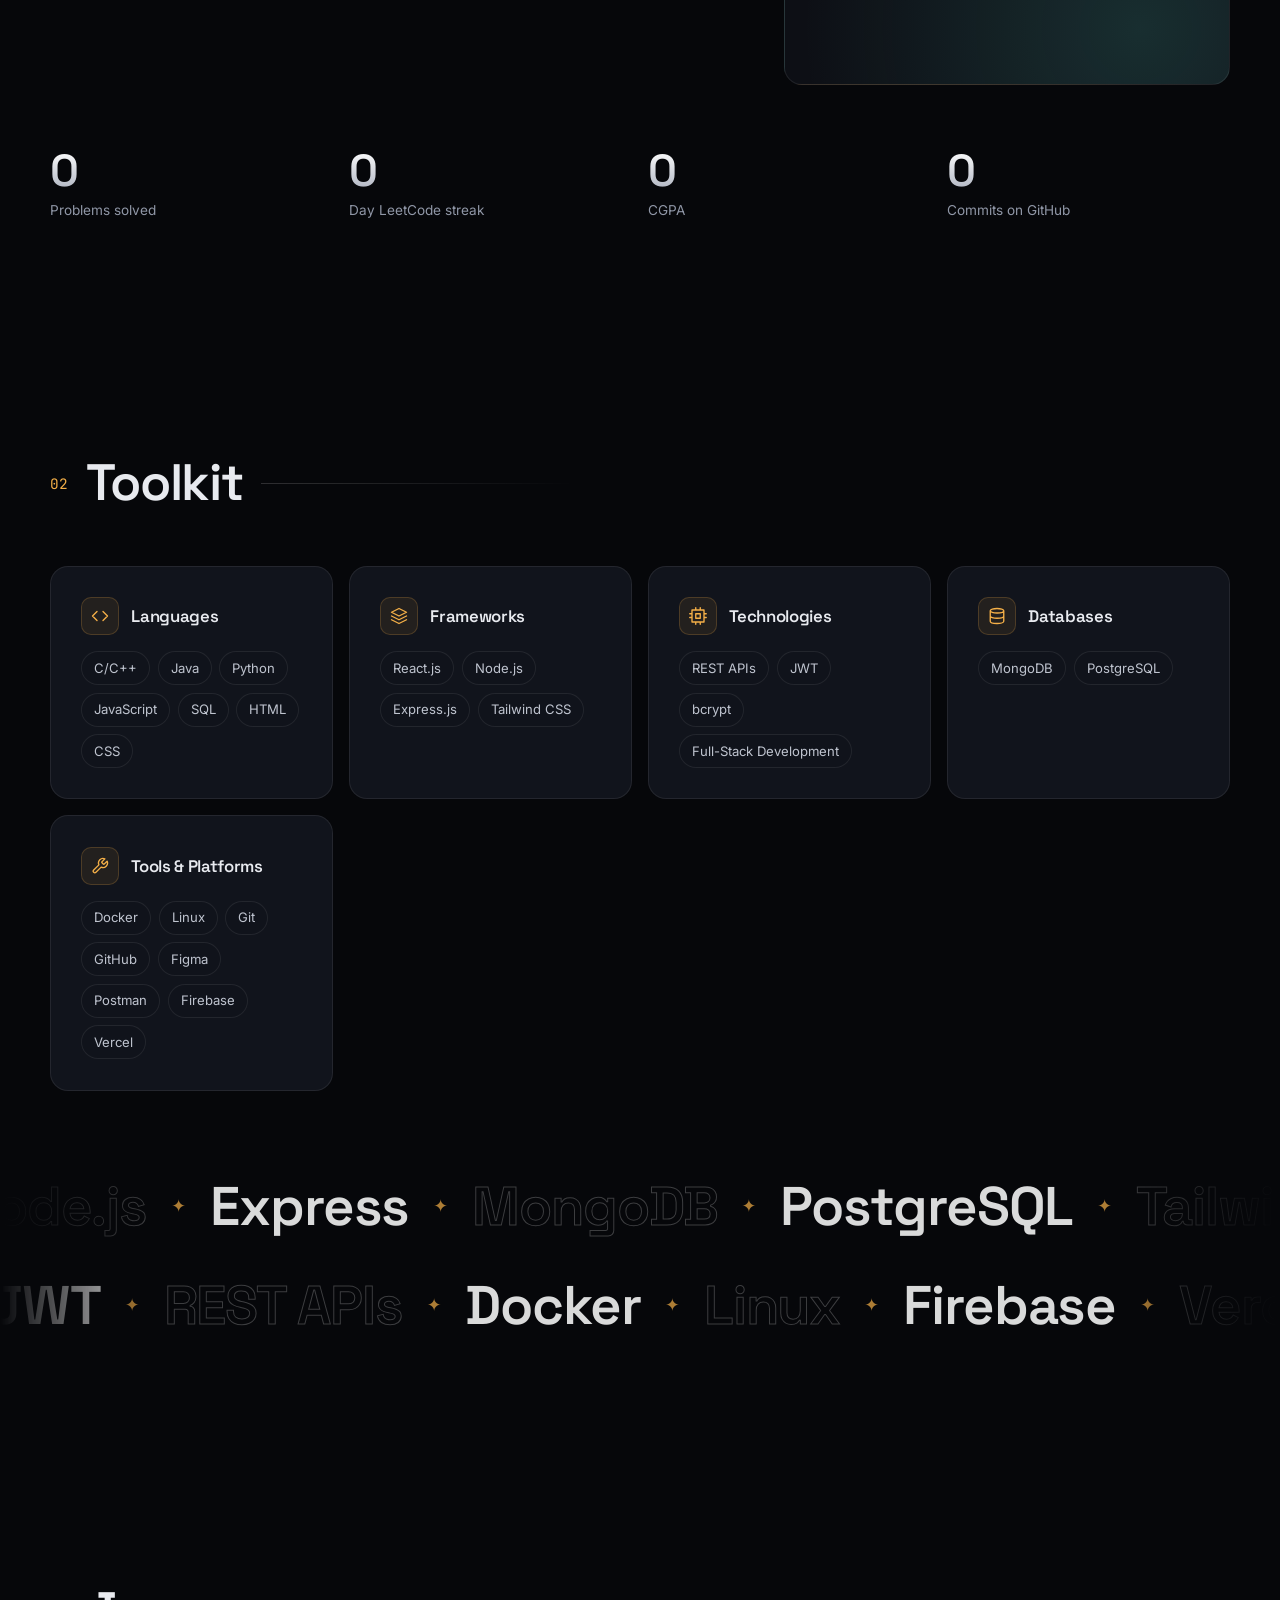
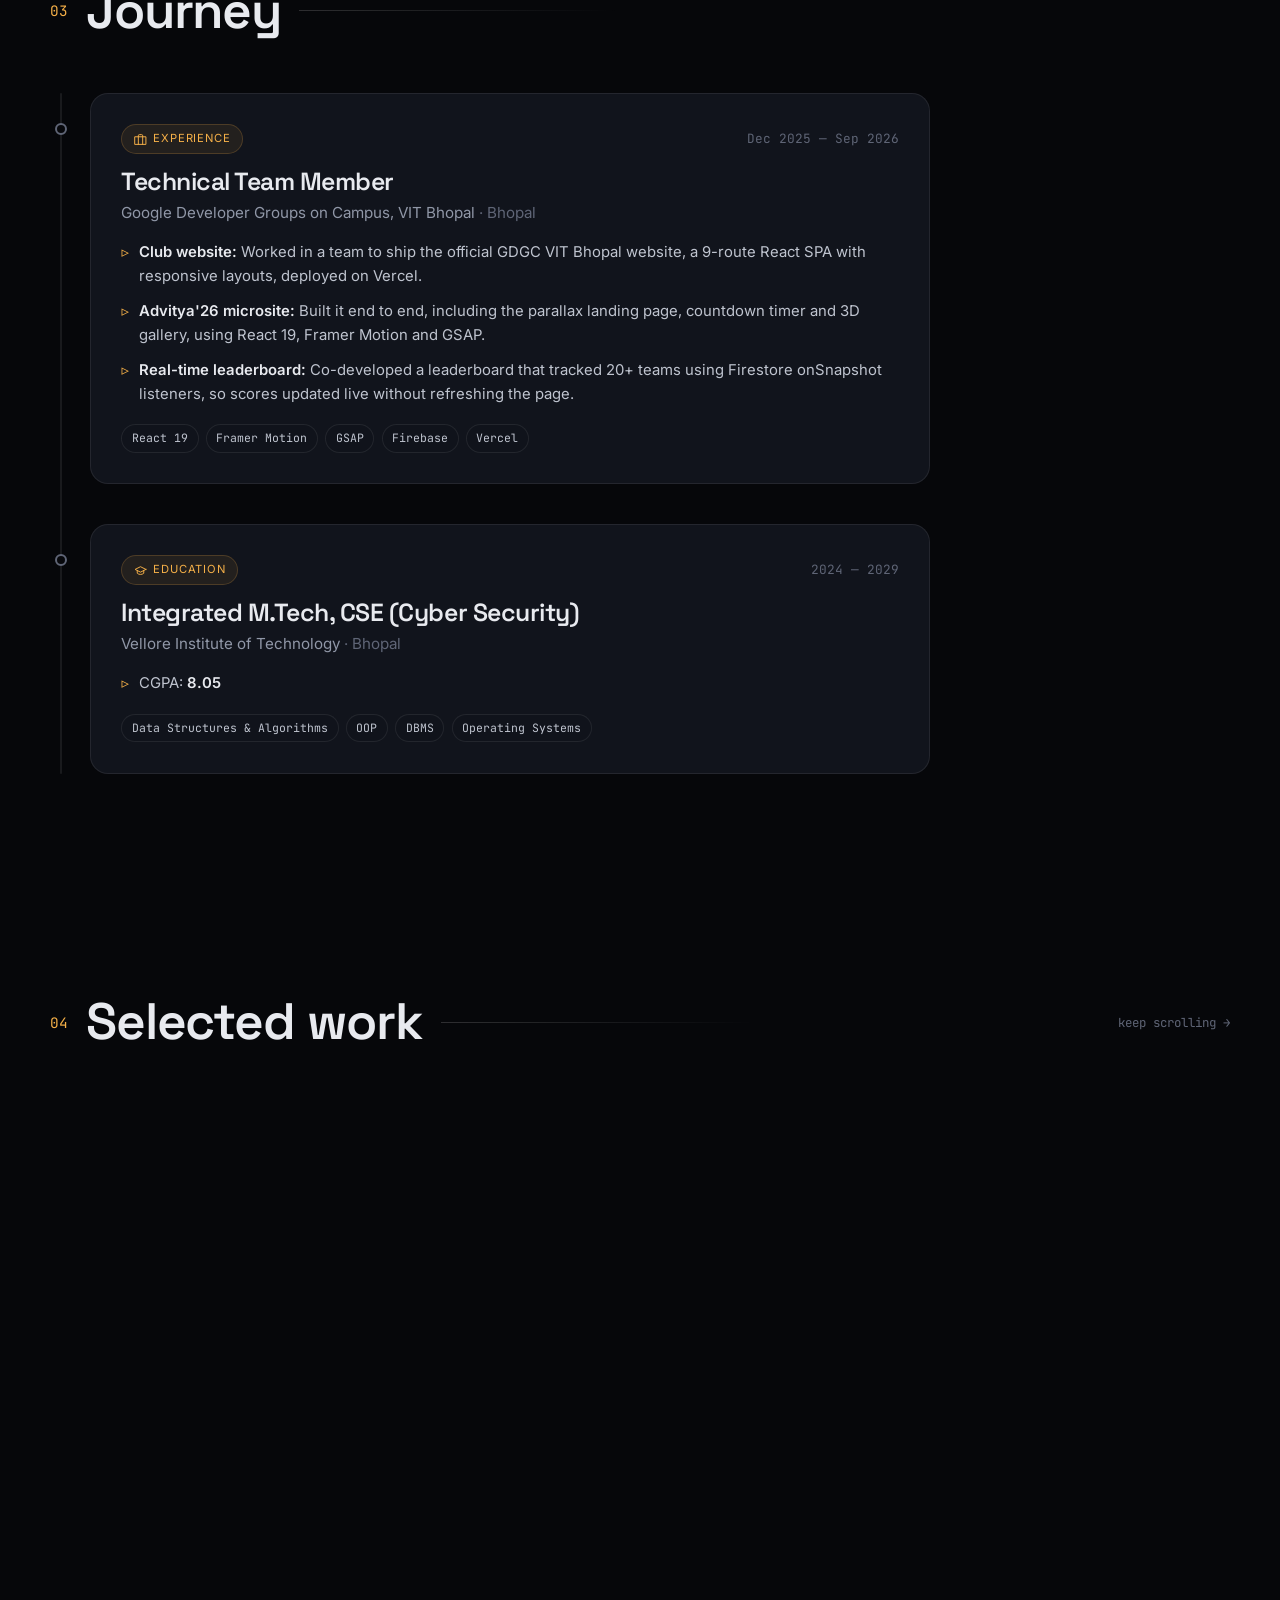
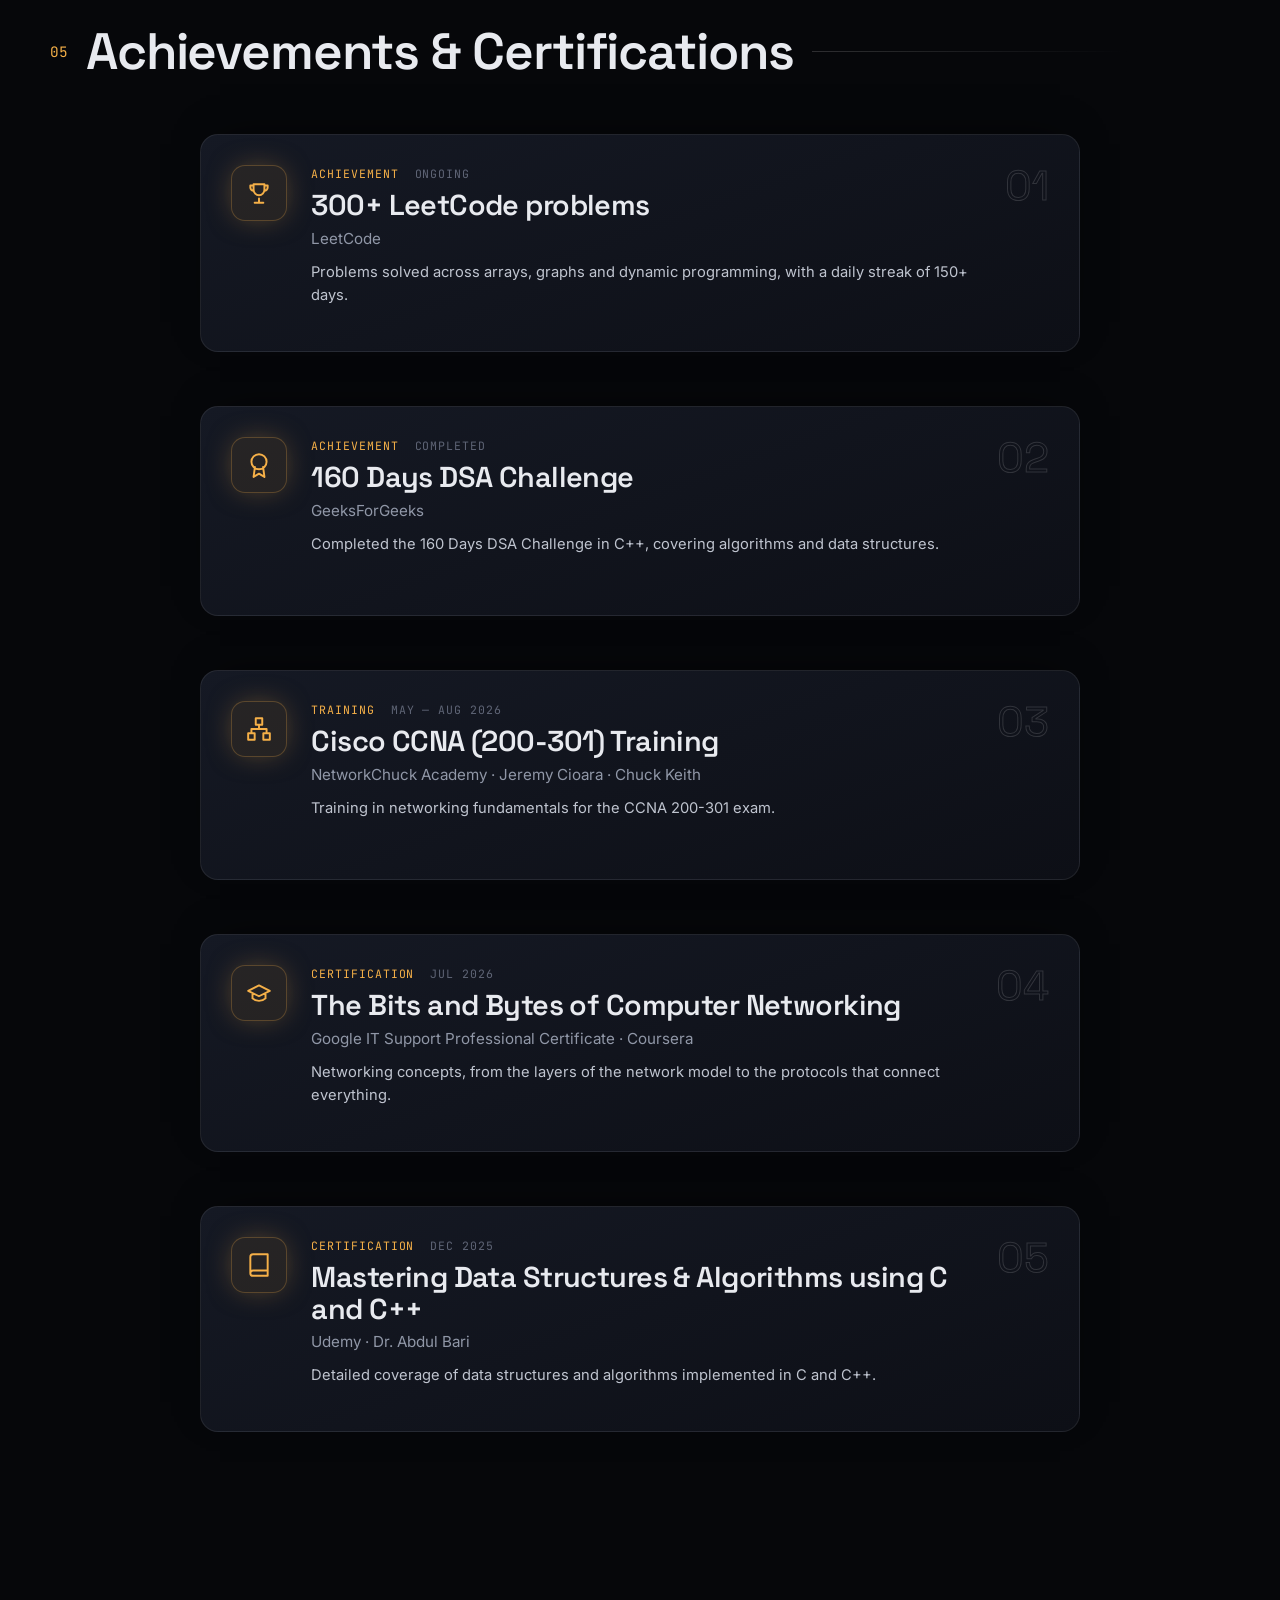
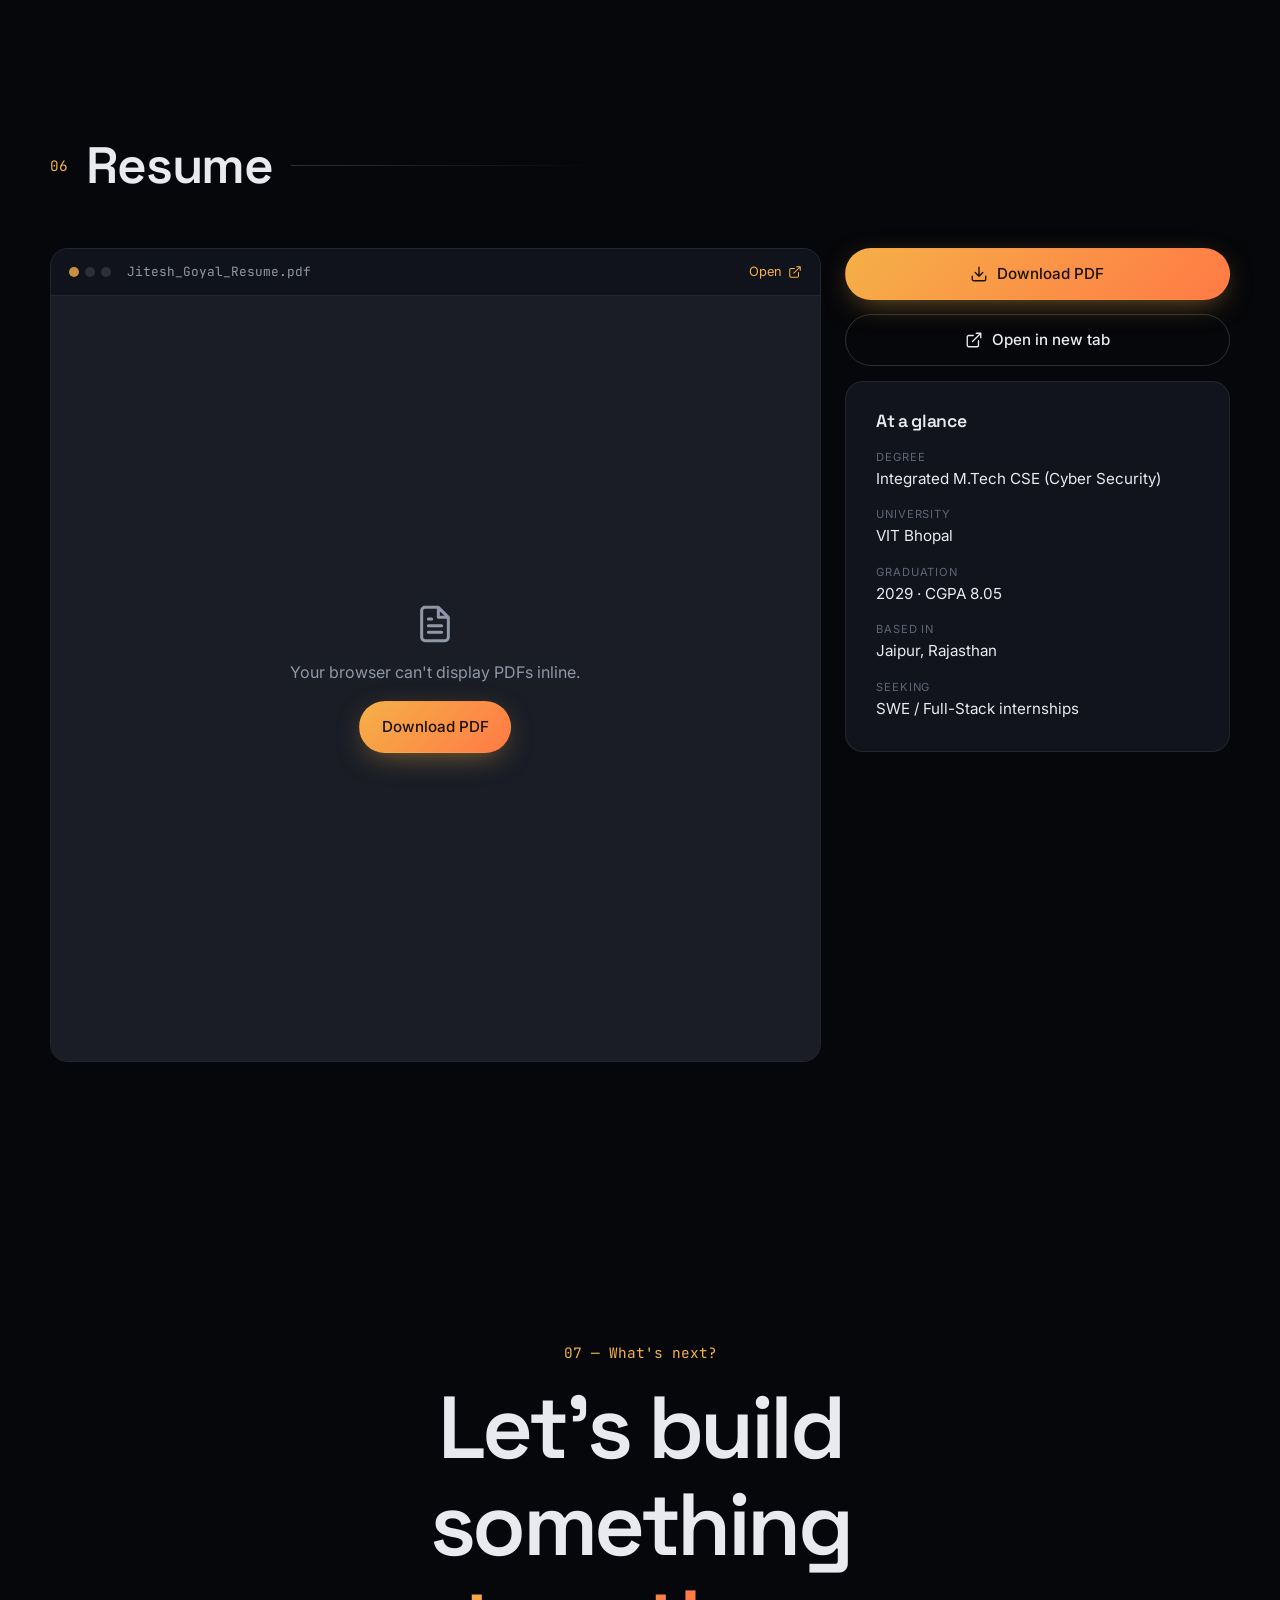
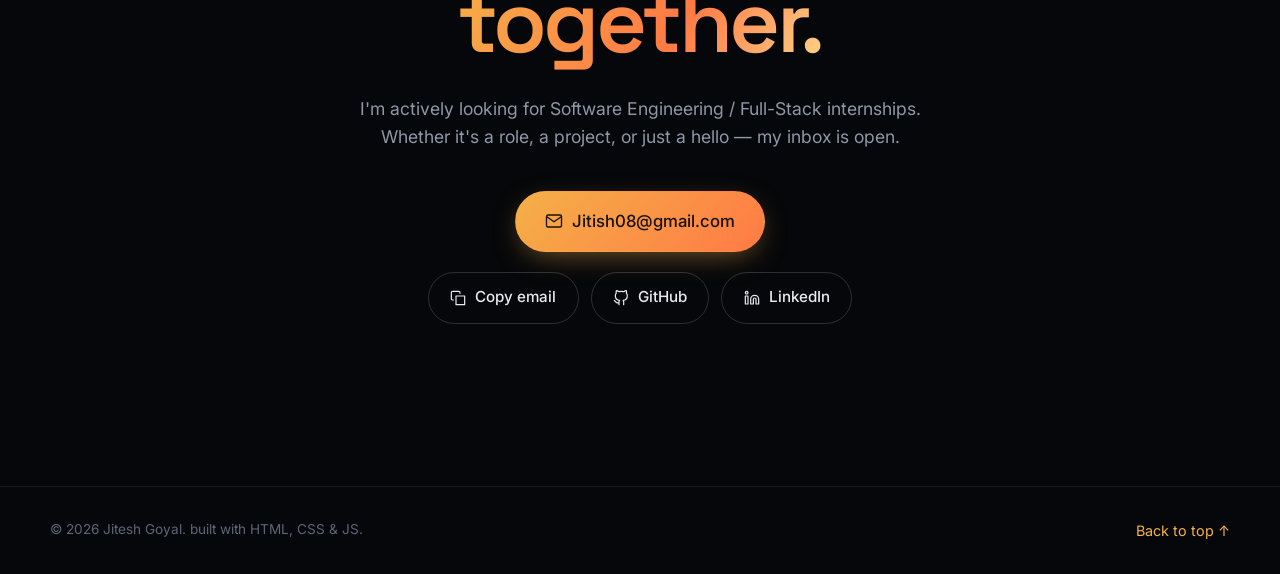
==== commit 305fe325: "update" ====
--- a/index.html
+++ b/index.html
@@ -176,8 +176,9 @@
 <body>
     <a class="skip-link" href="#main">Skip to content</a>
 
-    <!-- Ambient layers -->
-    <canvas id="ribbons" aria-hidden="true"></canvas>
+    <!-- Ambient layers: story threads (back = behind content, front = over the gutters) -->
+    <canvas id="ribbonsBack" class="story-canvas story-canvas--back" aria-hidden="true"></canvas>
+    <canvas id="ribbonsFront" class="story-canvas story-canvas--front" aria-hidden="true"></canvas>
     <div class="grain" aria-hidden="true"></div>
     <div class="scroll-progress" aria-hidden="true"><span></span></div>
 
@@ -206,7 +207,7 @@
 
     <main id="main">
         <!-- HERO -->
-        <section class="hero" id="home" data-tangle="0.15" aria-label="Introduction">
+        <section class="hero" id="home" aria-label="Introduction">
             <div class="container hero__inner">
                 <div class="status reveal"><span class="status__dot"></span>Open to SWE / Full-Stack internships</div>
                 <h1 class="hero__title"><span data-split>Jitesh Goyal</span></h1>
@@ -230,7 +231,7 @@
         </section>
 
         <!-- ABOUT -->
-        <section class="section" id="about" data-tangle="1" aria-labelledby="about-heading">
+        <section class="section" id="about" aria-labelledby="about-heading">
             <div class="container">
                 <header class="section-head reveal">
                     <span class="section-head__num mono">01</span>
@@ -242,7 +243,7 @@
         </section>
 
         <!-- SKILLS -->
-        <section class="section" id="skills" data-tangle="0.2" aria-labelledby="skills-heading">
+        <section class="section" id="skills" aria-labelledby="skills-heading">
             <div class="container">
                 <header class="section-head reveal">
                     <span class="section-head__num mono">02</span>
@@ -255,7 +256,7 @@
         </section>
 
         <!-- JOURNEY -->
-        <section class="section" id="journey" data-tangle="0.9" aria-labelledby="journey-heading">
+        <section class="section" id="journey" aria-labelledby="journey-heading">
             <div class="container">
                 <header class="section-head reveal">
                     <span class="section-head__num mono">03</span>
@@ -270,7 +271,7 @@
         </section>
 
         <!-- PROJECTS (horizontal scroll on desktop) -->
-        <section class="projects" id="projects" data-tangle="0.1" aria-labelledby="projects-heading">
+        <section class="projects" id="projects" aria-labelledby="projects-heading">
             <div class="projects__pin">
                 <div class="container projects__head">
                     <header class="section-head">
@@ -288,7 +289,7 @@
         </section>
 
         <!-- ACHIEVEMENTS (stacking cards) -->
-        <section class="section" id="achievements" data-tangle="0.8" aria-labelledby="achievements-heading">
+        <section class="section" id="achievements" aria-labelledby="achievements-heading">
             <div class="container">
                 <header class="section-head reveal">
                     <span class="section-head__num mono">05</span>
@@ -300,7 +301,7 @@
         </section>
 
         <!-- RESUME -->
-        <section class="section" id="resume" data-tangle="0.15" aria-labelledby="resume-heading">
+        <section class="section" id="resume" aria-labelledby="resume-heading">
             <div class="container">
                 <header class="section-head reveal">
                     <span class="section-head__num mono">06</span>
@@ -312,7 +313,7 @@
         </section>
 
         <!-- CONTACT -->
-        <section class="section contact" id="contact" data-tangle="1" aria-labelledby="contact-heading">
+        <section class="section contact" id="contact" aria-labelledby="contact-heading">
             <div class="container contact__inner">
                 <p class="section-head__num mono reveal">07 — What's next?</p>
                 <h2 class="contact__title reveal" id="contact-heading">Let's build something <span
@@ -357,6 +358,7 @@
     <script src="js/data.js" defer></script>
     <script src="js/icons.js" defer></script>
     <script src="js/render.js" defer></script>
+    <script src="js/story.js" defer></script>
     <script src="js/ribbons.js" defer></script>
     <script src="js/cards.js" defer></script>
     <script src="js/nav.js" defer></script>
--- a/css/base.css
+++ b/css/base.css
@@ -5,7 +5,7 @@
   /* Palette: deep night + amber */
   --bg: #07080c;
   --bg-2: #0b0d13;
-  --surface: rgba(16, 19, 27, 0.78);
+  --surface: #10131b;
   --surface-solid: #11141c;
   --border: rgba(255, 255, 255, 0.08);
   --border-strong: rgba(255, 255, 255, 0.16);
@@ -48,6 +48,7 @@
 }
 
 body {
+  position: relative;
   background: black;
   background-attachment: fixed;
   color: var(--text);
--- a/css/layout.css
+++ b/css/layout.css
@@ -108,6 +108,7 @@
     top: var(--nav-h);
     left: 0;
     right: 0;
+    z-index: 100;
     flex-direction: column;
     gap: 0.25rem;
     padding: 1rem 1.25rem 1.75rem;
@@ -145,7 +146,7 @@
 /* ---------- HERO ---------- */
 .hero {
   position: relative;
-  z-index: 1;
+  background: transparent;
   min-height: 100vh;
   min-height: 100svh;
   display: flex;
@@ -241,7 +242,7 @@
 /* ---------- SECTIONS ---------- */
 .section {
   position: relative;
-  z-index: 1;
+  background: transparent;
   padding-block: clamp(5rem, 13vh, 9rem);
 }
 
@@ -305,13 +306,14 @@
 /* ---------- PROJECTS ---------- */
 .projects {
   position: relative;
-  z-index: 1;
+  background: transparent;
   padding-block: clamp(5rem, 13vh, 9rem);
 }
 .projects__pin {
   display: flex;
   flex-direction: column;
   gap: 2rem;
+  background: transparent;
 }
 .projects__head {
   display: flex;
@@ -392,6 +394,7 @@
 
 /* ---------- CONTACT ---------- */
 .contact {
+  background: transparent;
   text-align: center;
   padding-block: clamp(7rem, 18vh, 12rem);
 }
@@ -427,8 +430,6 @@
 
 /* ---------- FOOTER ---------- */
 .footer {
-  position: relative;
-  z-index: 1;
   border-top: 1px solid var(--border);
   padding: 2rem 0;
   color: var(--dim);
--- a/css/components.css
+++ b/css/components.css
@@ -31,7 +31,7 @@
 }
 .btn--ghost {
   border-color: var(--border-strong);
-  background: rgba(255, 255, 255, 0.02);
+  background: transparent;
 }
 .btn--ghost:hover {
   border-color: rgba(var(--glow), 0.5);
@@ -58,7 +58,7 @@
   place-items: center;
   border-radius: 50%;
   border: 1px solid var(--border-strong);
-  background: rgba(255, 255, 255, 0.02);
+  background: transparent;
   color: var(--text-2);
   transition:
     color 0.3s,
@@ -91,7 +91,7 @@
   padding: 0.4rem 0.95rem 0.4rem 0.75rem;
   border-radius: 999px;
   border: 1px solid var(--border);
-  background: rgba(255, 255, 255, 0.03);
+  background: var(--surface-solid);
   font-size: 0.82rem;
   color: var(--muted);
 }
@@ -128,7 +128,7 @@
 /* ---------- Card ---------- */
 .card {
   position: relative;
-  background: linear-gradient(180deg, rgba(255, 255, 255, 0.035), rgba(255, 255, 255, 0.01)), var(--surface);
+  background: var(--surface-solid);
   border: 1px solid var(--border);
   border-radius: var(--radius);
   padding: clamp(1.25rem, 2.5vw, 1.9rem);
@@ -144,7 +144,7 @@
   font-size: 0.82rem;
   padding: 0.35rem 0.75rem;
   border-radius: 999px;
-  background: rgba(255, 255, 255, 0.04);
+  background: var(--surface);
   border: 1px solid var(--border);
   color: var(--text-2);
   transition:
@@ -616,7 +616,7 @@
   gap: 1rem;
   padding: 0.8rem 1.1rem;
   border-bottom: 1px solid var(--border);
-  background: rgba(255, 255, 255, 0.02);
+  background: var(--surface);
   font-size: 0.8rem;
 }
 .resume__dots {
--- a/css/effects.css
+++ b/css/effects.css
@@ -1,16 +1,180 @@
 /* ==========================================================================
-   effects.css — ribbons canvas, grain, reveals, glow, keyframes
+   effects.css — story threads, chapter rail, grain, reveals, glow, keyframes
    ========================================================================== */
 
-/* ---------- Ribbons canvas ---------- */
-#ribbons {
+/* ---------- Atmosphere (replaces flat black) ---------- */
+body {
+  background:
+    radial-gradient(1100px 620px at 8% -8%, rgba(245, 176, 72, 0.07), transparent 60%),
+    radial-gradient(900px 640px at 108% 38%, rgba(94, 234, 212, 0.045), transparent 60%),
+    radial-gradient(900px 700px at 50% 120%, rgba(255, 122, 69, 0.05), transparent 60%),
+    #06070a;
+  background-attachment: fixed;
+}
+
+/* Optimize for reduced motion */
+@media (prefers-reduced-motion: reduce) {
+  body {
+    background: #06070a;
+  }
+}
+
+/* ---------- Story threads (canvas) ---------- */
+.story-canvas {
   position: fixed;
-  inset: 0;
+  top: 0;
+  left: 0;
   width: 100%;
   height: 100%;
+  max-width: none;
+  pointer-events: none;
+  will-change: transform;
+}
+.story-canvas--back {
   z-index: 0;
-  pointer-events: none;
-  opacity: 0.7;
+}
+.story-canvas--front {
+  z-index: 3;
+}
+/* Content sits between the two canvases so threads weave under/over it */
+main,
+.footer {
+  position: relative;
+  z-index: 1;
+}
+@media (max-width: 760px) {
+  .story-canvas--back {
+    opacity: 0.7;
+  }
+}
+
+/* ---------- Chapter rail ---------- */
+.story-rail {
+  position: fixed;
+  left: clamp(10px, 1.3vw, 22px);
+  top: 50%;
+  transform: translateY(-50%);
+  z-index: 60;
+  display: none;
+}
+@media (min-width: 1100px) and (min-height: 560px) {
+  .story-rail {
+    display: block;
+  }
+}
+.story-rail ol {
+  display: grid;
+  gap: 10px;
+}
+.story-rail__tick {
+  position: relative;
+  display: block;
+  width: 30px;
+  height: 14px;
+  border-radius: 4px;
+}
+.story-rail__tick::before {
+  content: "";
+  position: absolute;
+  left: 0;
+  top: 50%;
+  width: 10px;
+  height: 2px;
+  margin-top: -1px;
+  border-radius: 2px;
+  background: rgba(255, 255, 255, 0.18);
+  transition:
+    width 0.5s var(--ease-out),
+    background 0.3s,
+    box-shadow 0.3s;
+}
+.story-rail__tick:hover::before {
+  width: 20px;
+  background: var(--text-2);
+}
+.story-rail__tick.is-past::before {
+  background: rgba(var(--glow), 0.45);
+}
+.story-rail__tick.is-active::before {
+  width: 28px;
+  background: linear-gradient(90deg, var(--accent), var(--accent-2));
+  box-shadow: 0 0 12px rgba(var(--glow), 0.7);
+}
+.story-rail__label {
+  position: absolute;
+  left: 42px;
+  top: 0;
+  display: grid;
+  gap: 0.1rem;
+  min-width: 190px;
+  max-width: 260px;
+  padding: 0.6rem 0.85rem;
+  border-radius: 12px;
+  background: rgba(11, 13, 19, 0.8);
+  -webkit-backdrop-filter: blur(10px);
+  backdrop-filter: blur(10px);
+  border: 1px solid var(--border);
+  box-shadow: 0 12px 40px -16px rgba(0, 0, 0, 0.8);
+  pointer-events: none;
+  opacity: 0;
+  transform: translate(-6px, calc(var(--ly, 0px) - 50%));
+  transition:
+    opacity 0.4s,
+    transform 0.6s var(--ease-out);
+}
+.story-rail.is-talking .story-rail__label,
+.story-rail:hover .story-rail__label,
+.story-rail:focus-within .story-rail__label {
+  opacity: 1;
+  transform: translate(0, calc(var(--ly, 0px) - 50%));
+}
+.story-rail__num {
+  font-size: 0.68rem;
+  letter-spacing: 0.1em;
+  color: var(--accent);
+}
+.story-rail__title {
+  font-family: var(--font-display);
+  font-size: 0.98rem;
+  font-weight: 600;
+  color: var(--text);
+}
+.story-rail__line {
+  font-size: 0.78rem;
+  line-height: 1.4;
+  color: var(--muted);
+}
+
+/* ---------- Sections light up when the thread arrives ---------- */
+.section-head__line {
+  position: relative;
+  overflow: hidden;
+}
+.section-head__line::after {
+  content: "";
+  position: absolute;
+  inset: 0;
+  background: linear-gradient(90deg, var(--accent), var(--accent-2) 55%, transparent);
+  transform: scaleX(0);
+  transform-origin: left;
+  transition: transform 1.4s var(--ease-out);
+}
+.is-lit .section-head__line::after {
+  transform: scaleX(1);
+}
+.section-head__num {
+  transition: text-shadow 0.8s;
+}
+.is-lit .section-head__num {
+  text-shadow: 0 0 18px rgba(var(--glow), 0.65);
+}
+
+/* Finale: the knot is tied */
+.contact .text-grad {
+  transition: filter 1.2s var(--ease-out);
+}
+.story-complete .contact .text-grad {
+  filter: drop-shadow(0 0 26px rgba(var(--glow), 0.55));
 }
 
 /* ---------- Film grain ---------- */
@@ -91,6 +255,7 @@
   mask-composite: exclude;
   opacity: 0;
   transition: opacity 0.35s;
+  will-change: opacity, background;
 }
 [data-glow]::after {
   content: "";
@@ -102,6 +267,7 @@
   background: radial-gradient(420px circle at var(--mx, -200px) var(--my, -200px), rgba(var(--glow), 0.07), transparent 45%);
   opacity: 0;
   transition: opacity 0.35s;
+  will-change: opacity, background;
 }
 [data-glow]:hover::before,
 [data-glow]:hover::after {
@@ -152,4 +318,4 @@
   50% {
     transform: translateX(5px);
   }
-}
+}
